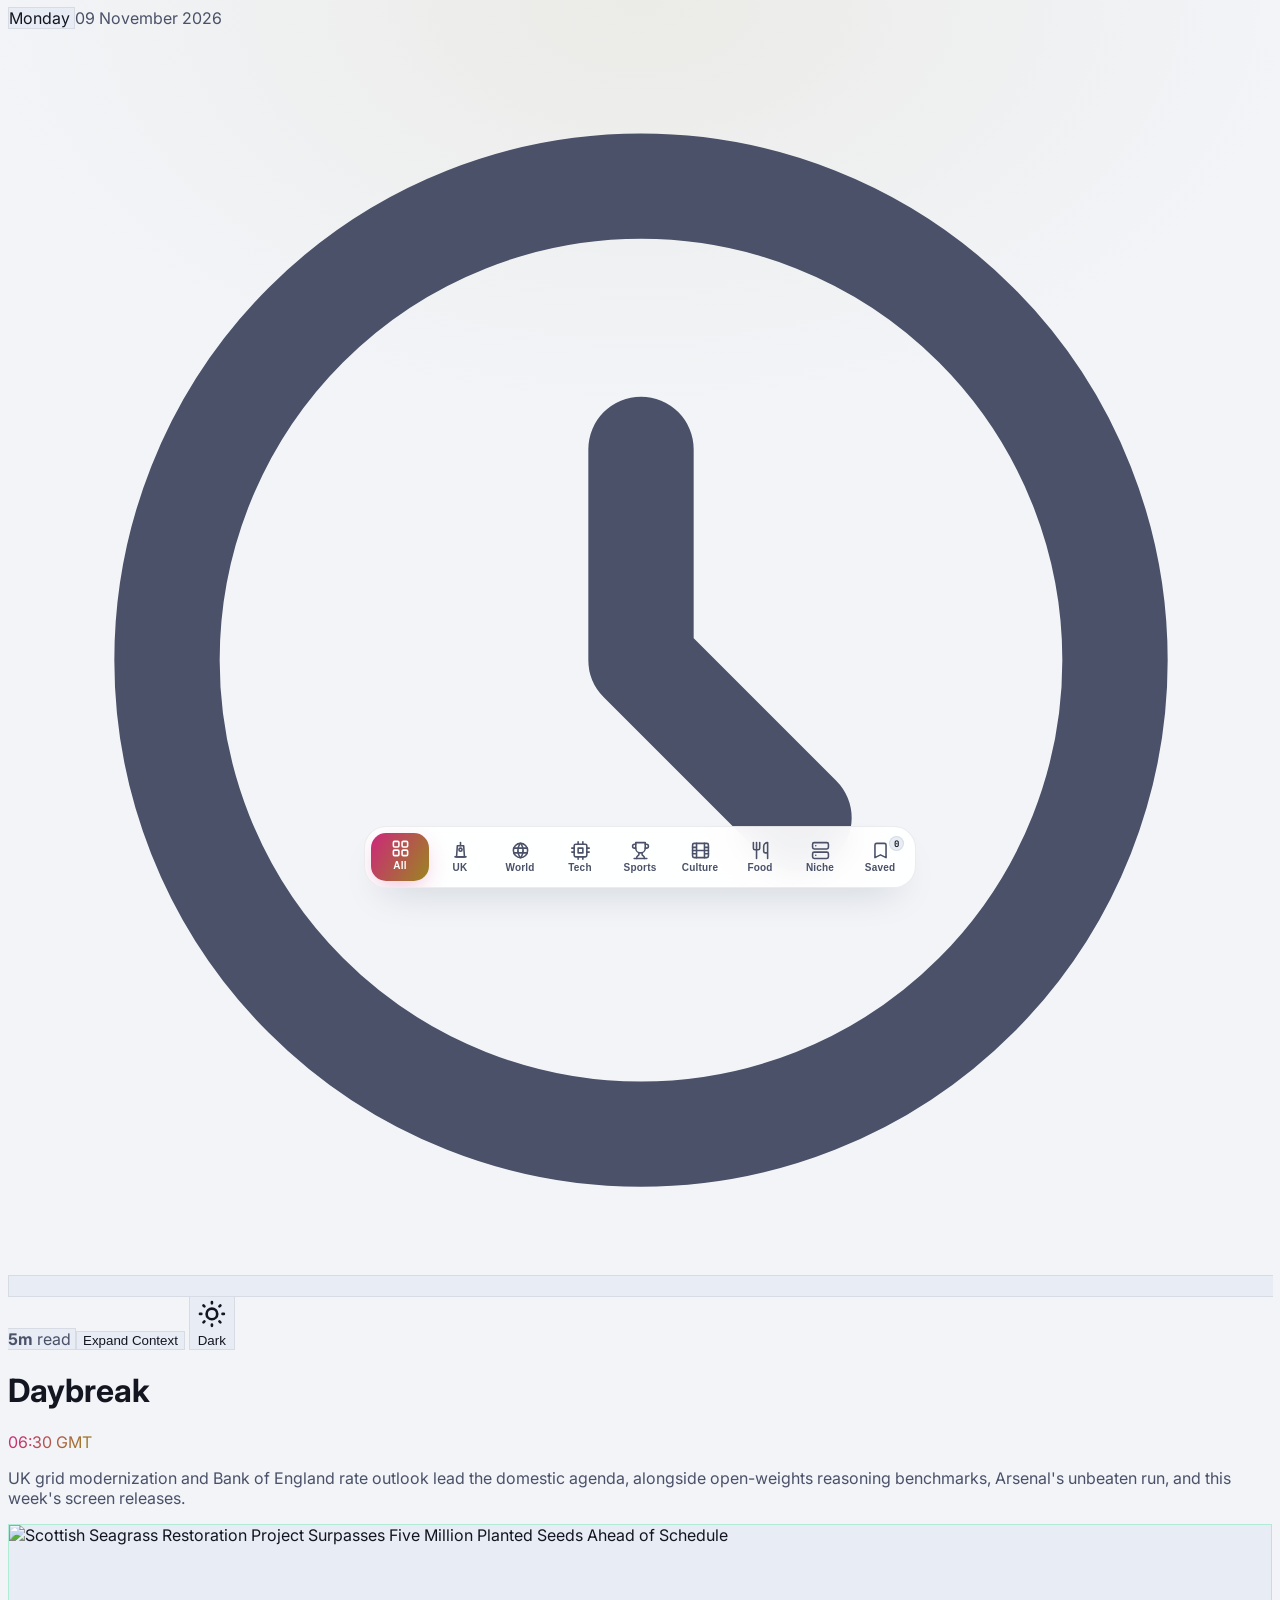
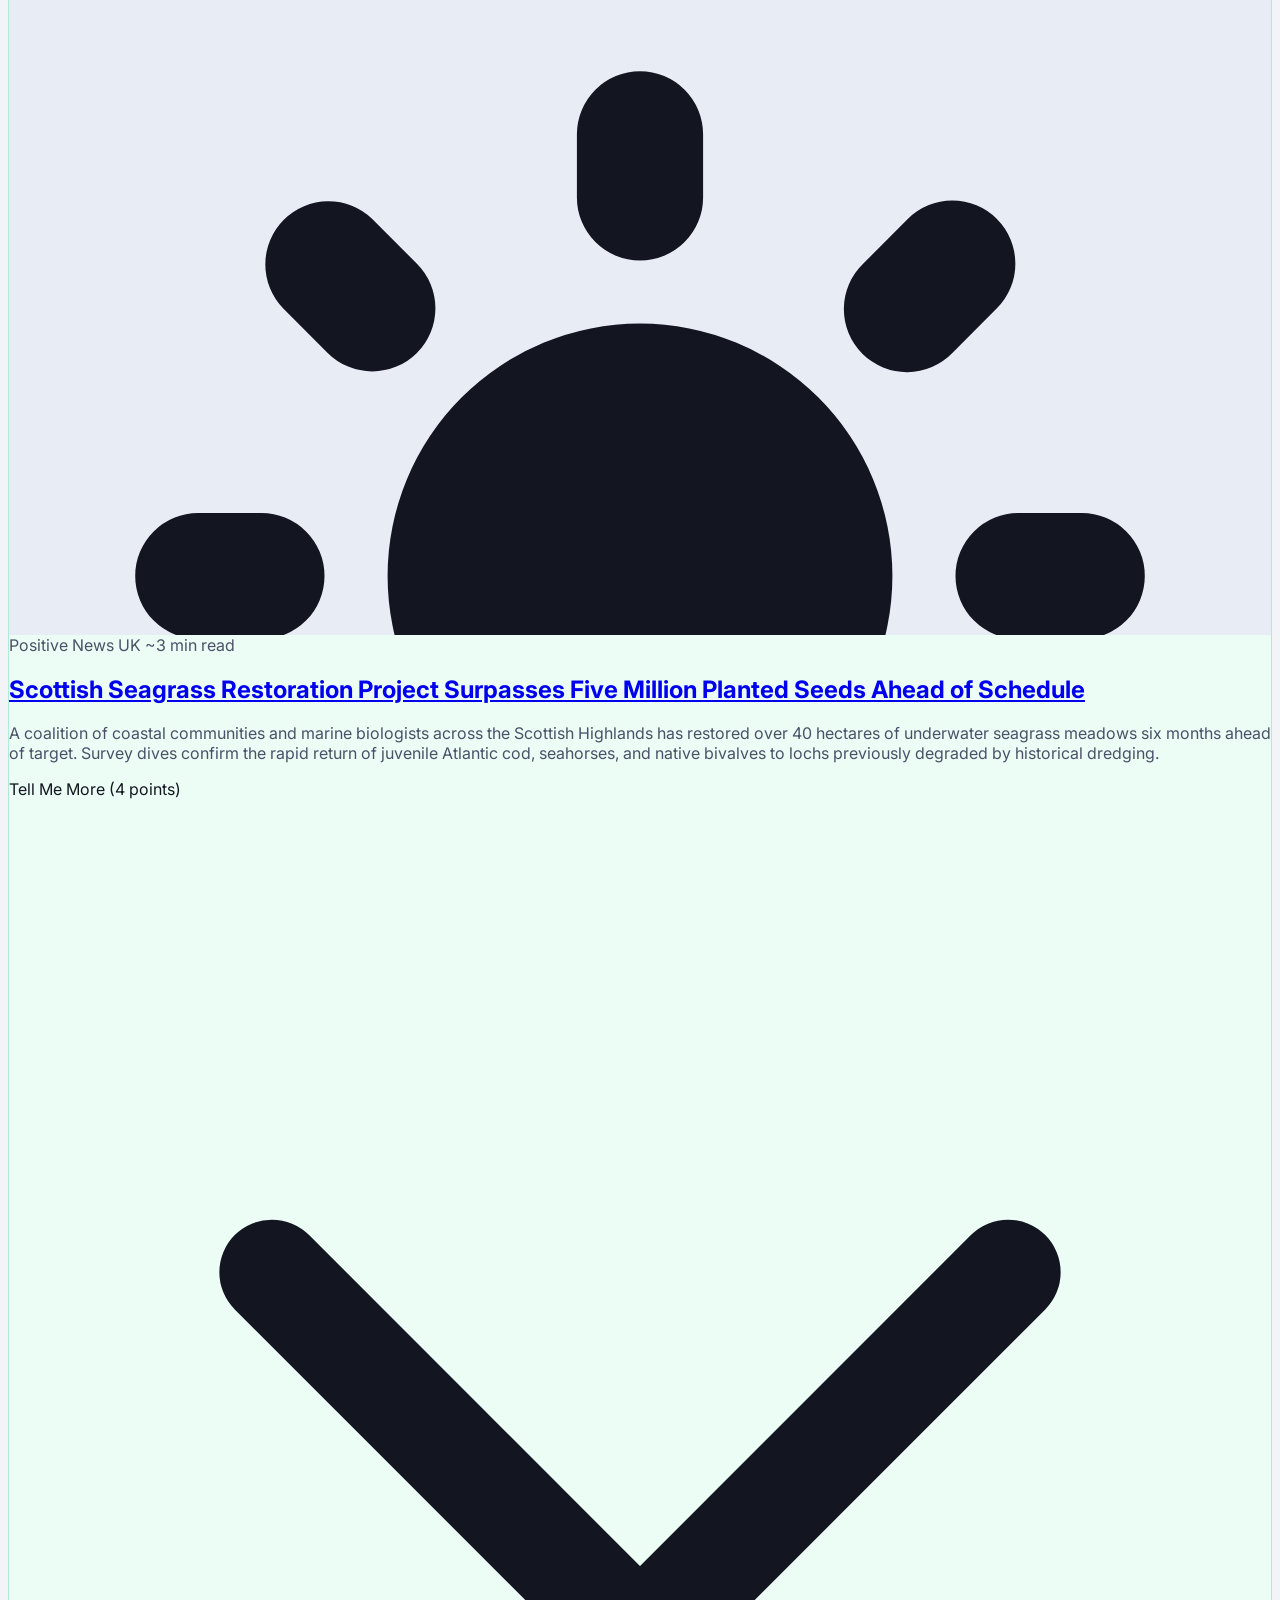
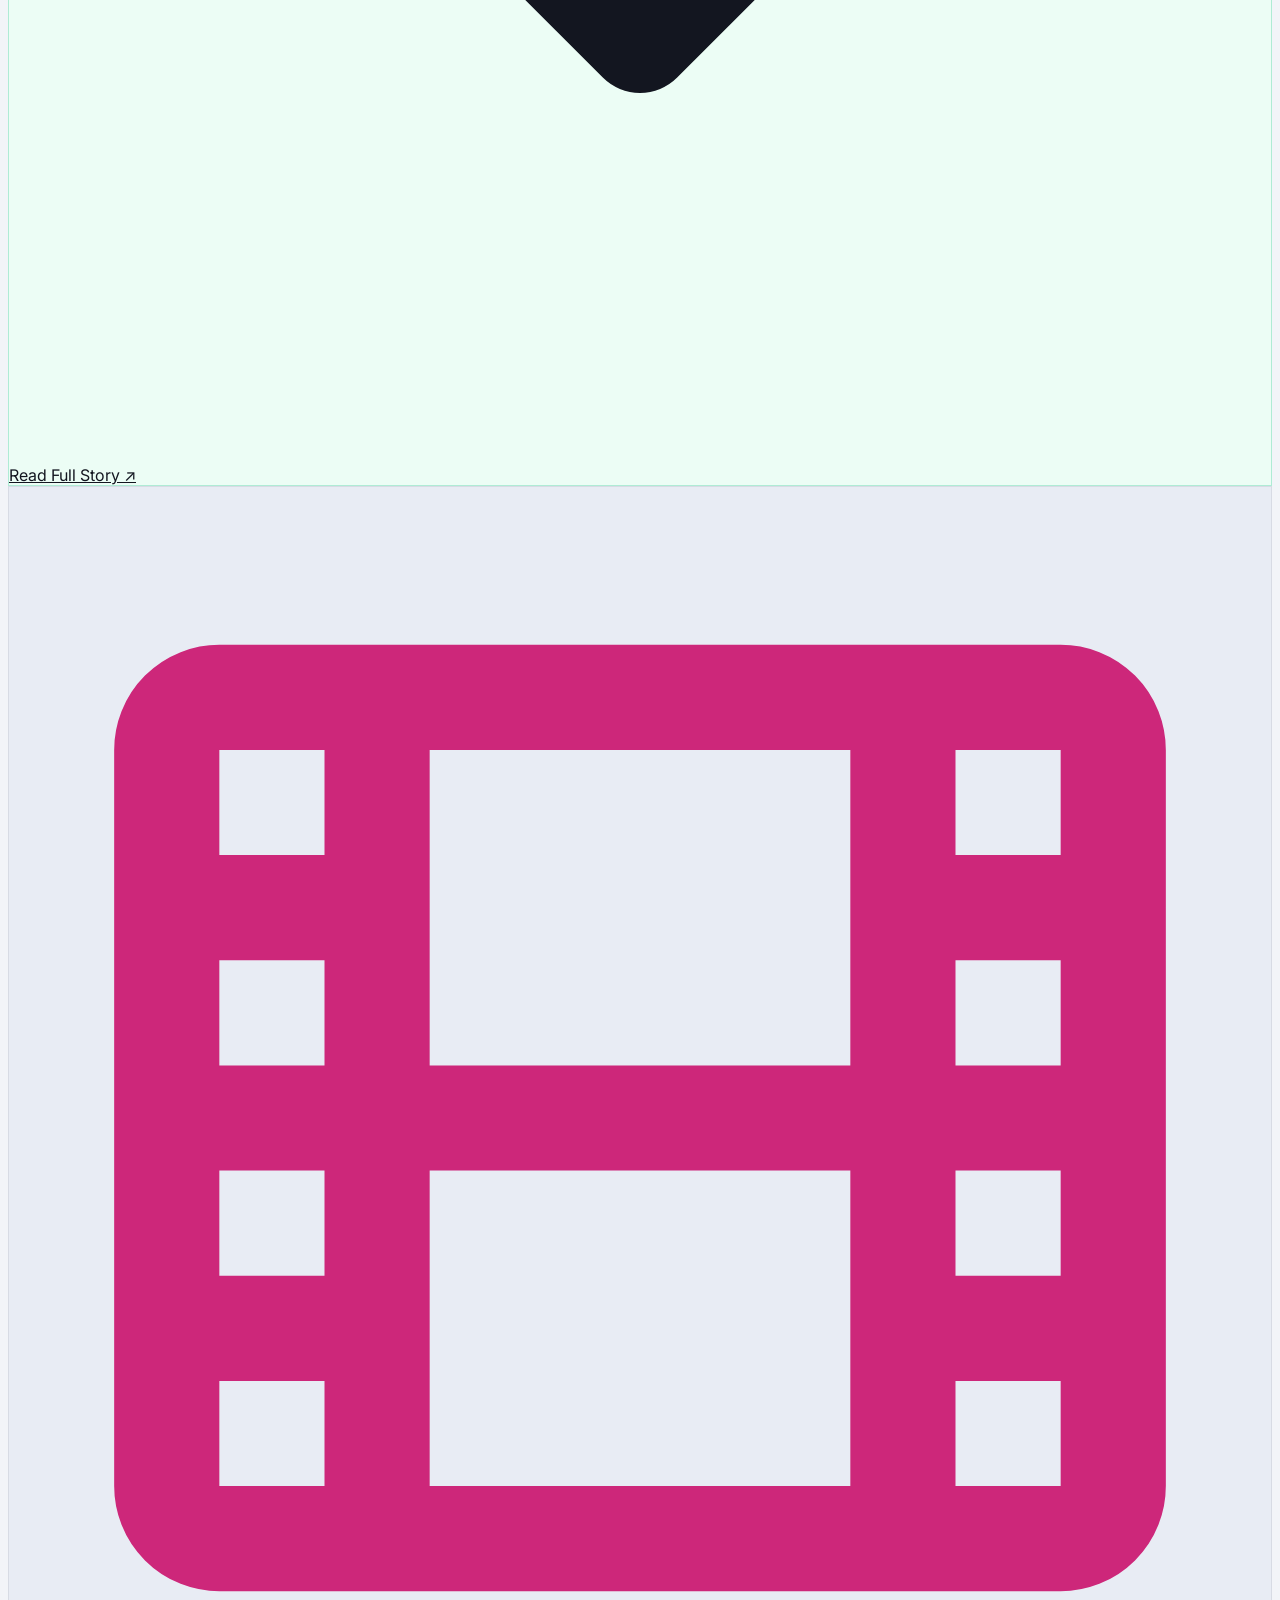
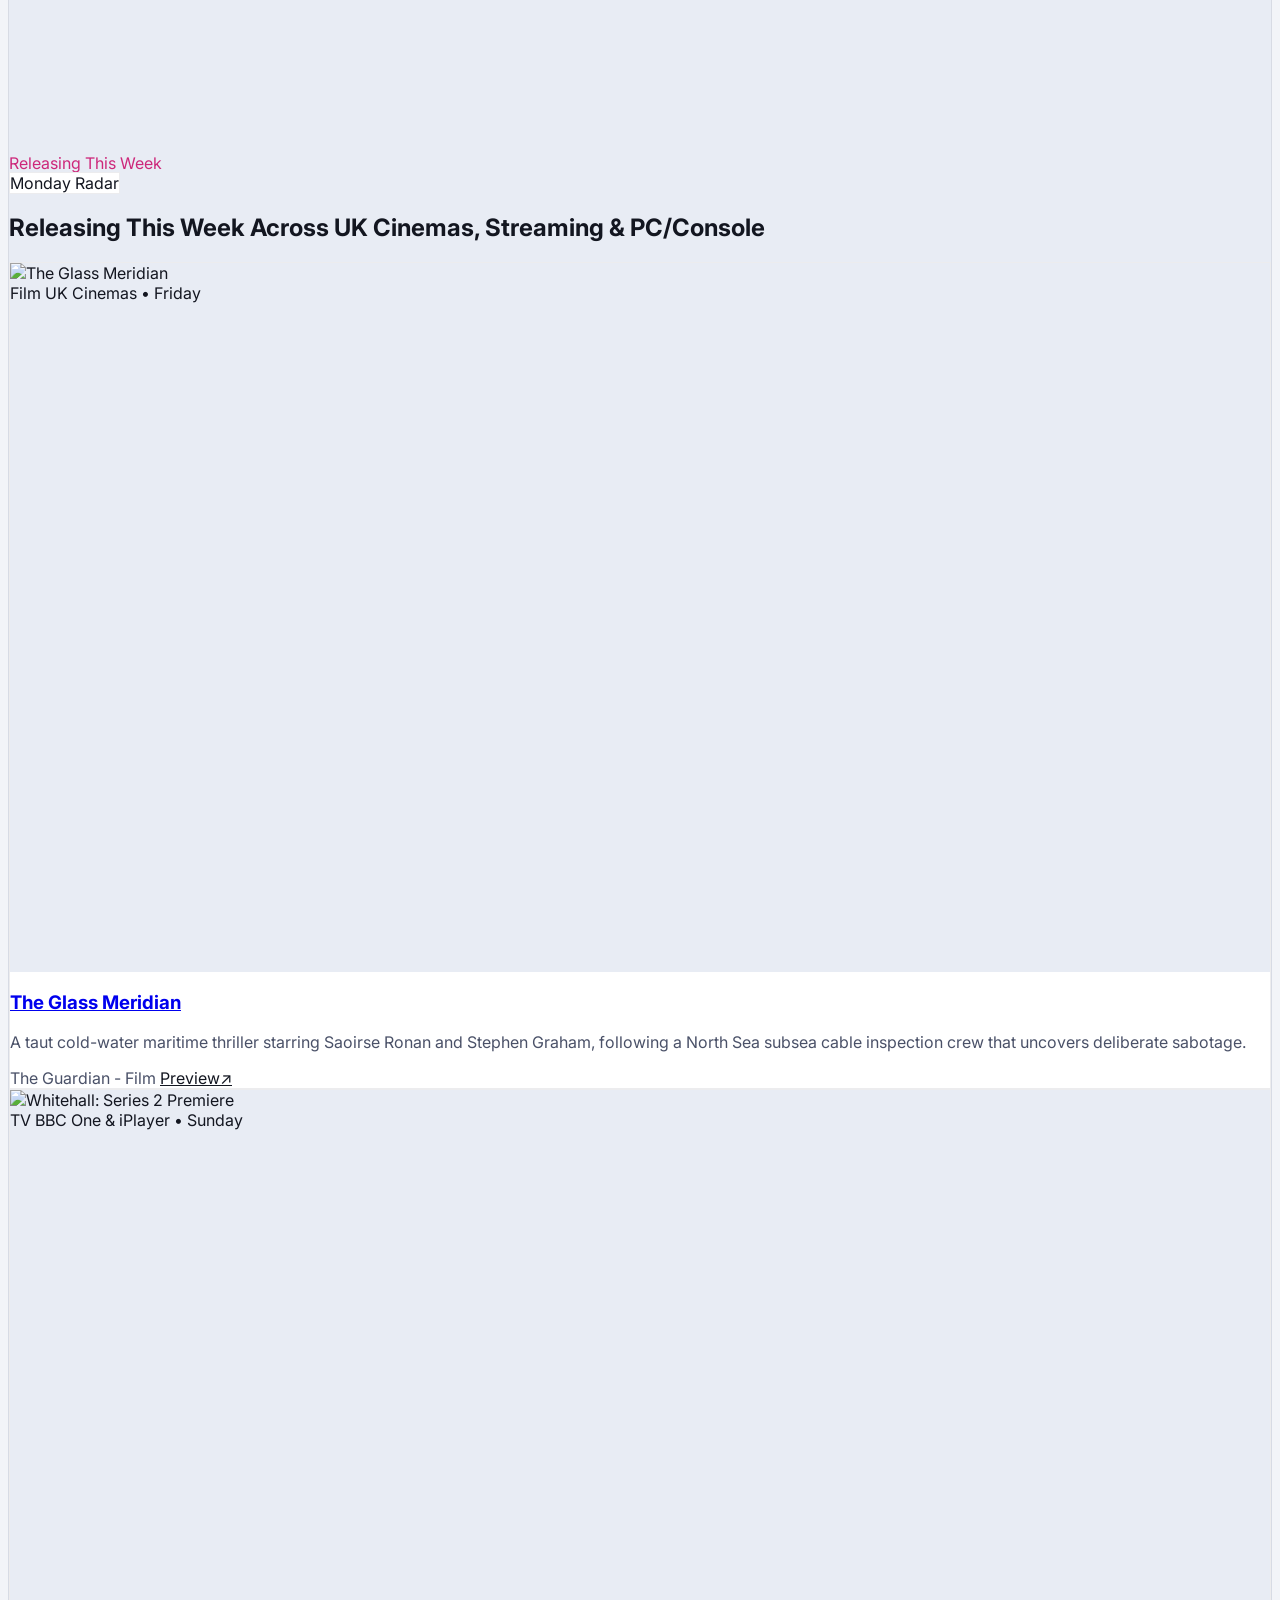
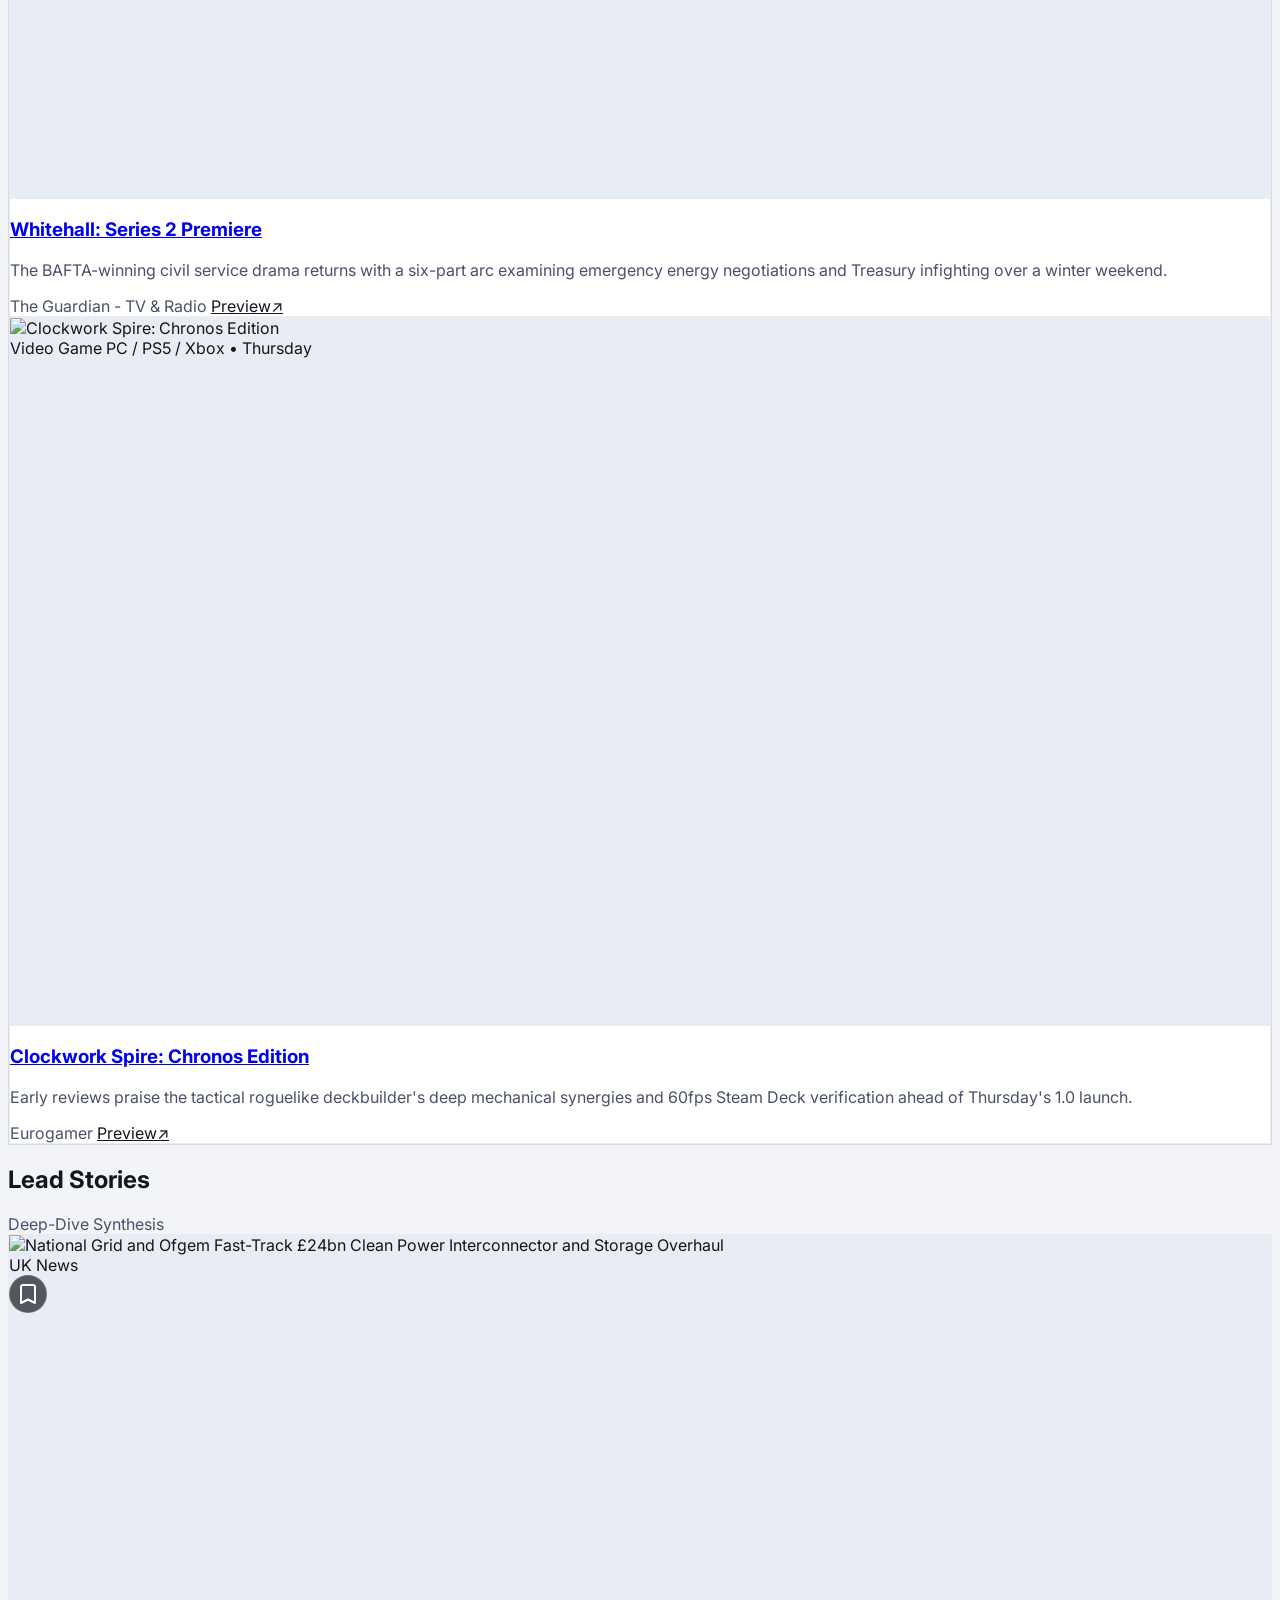
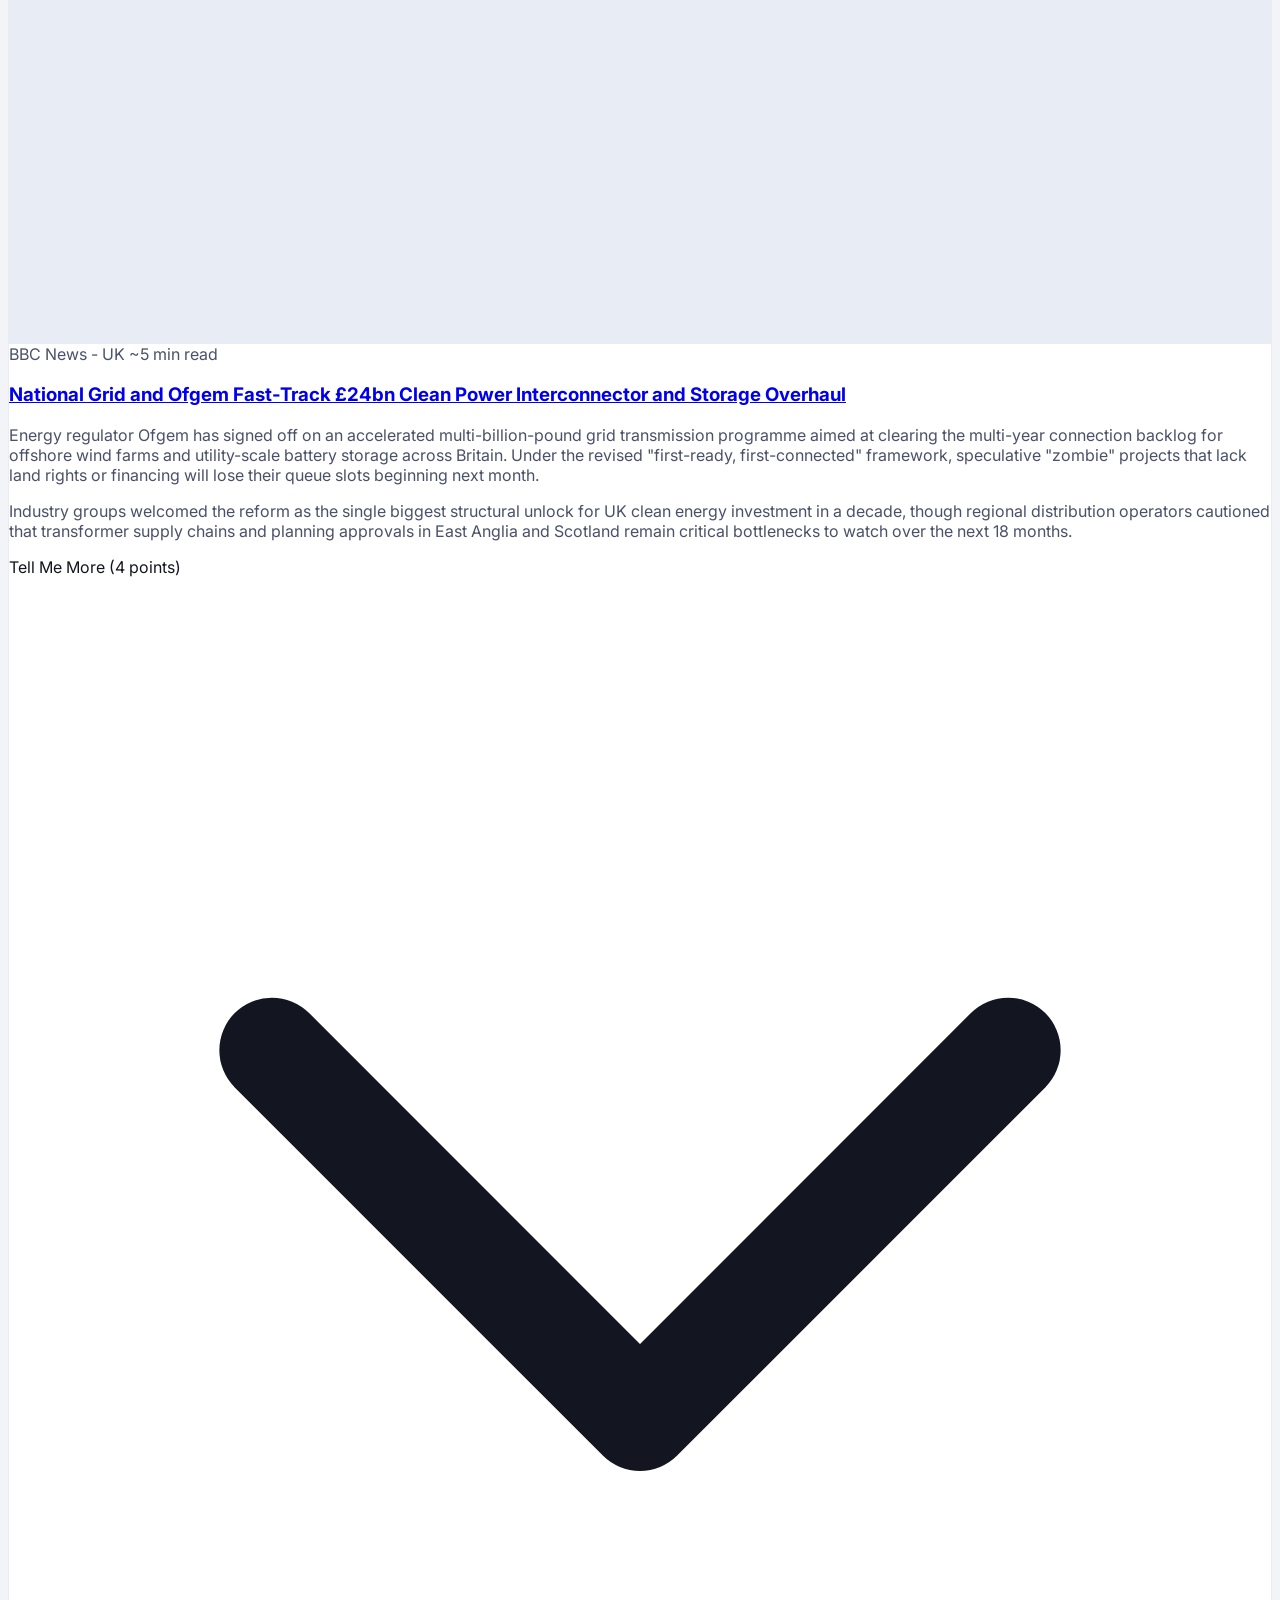
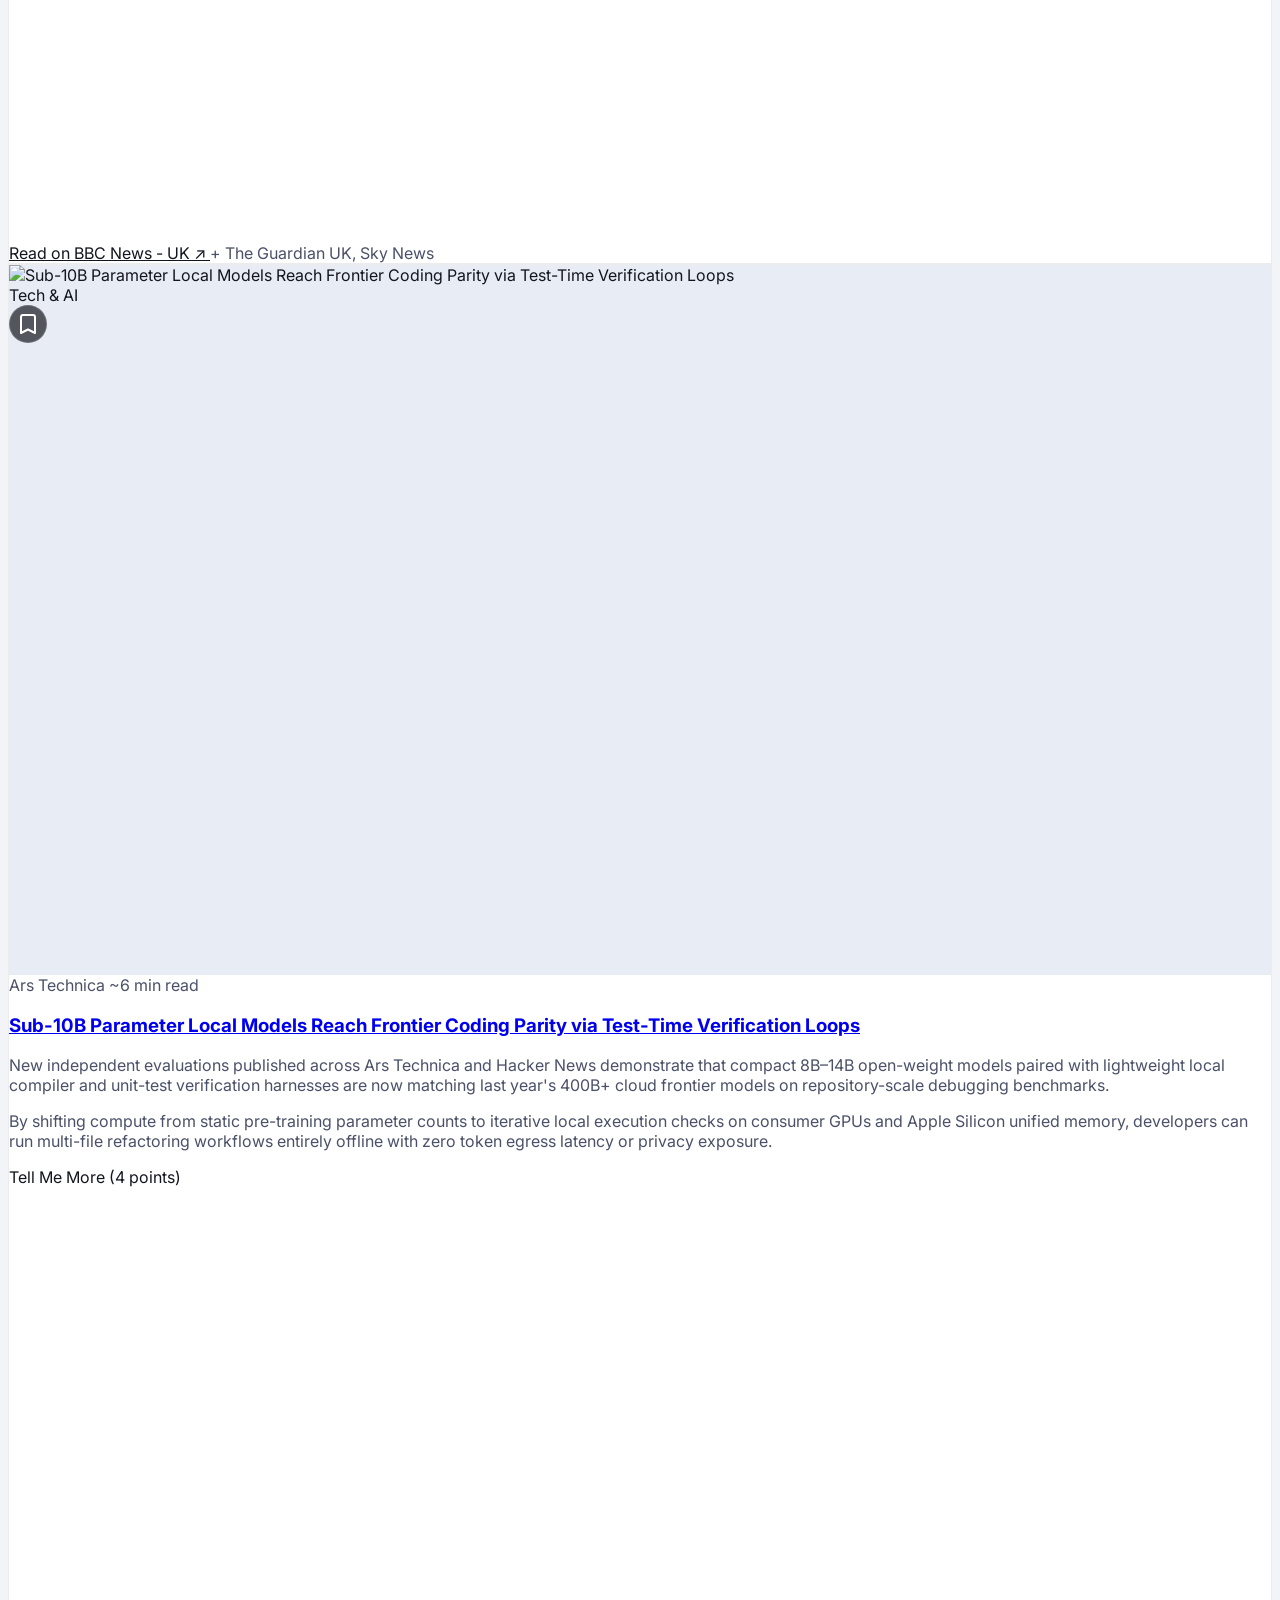
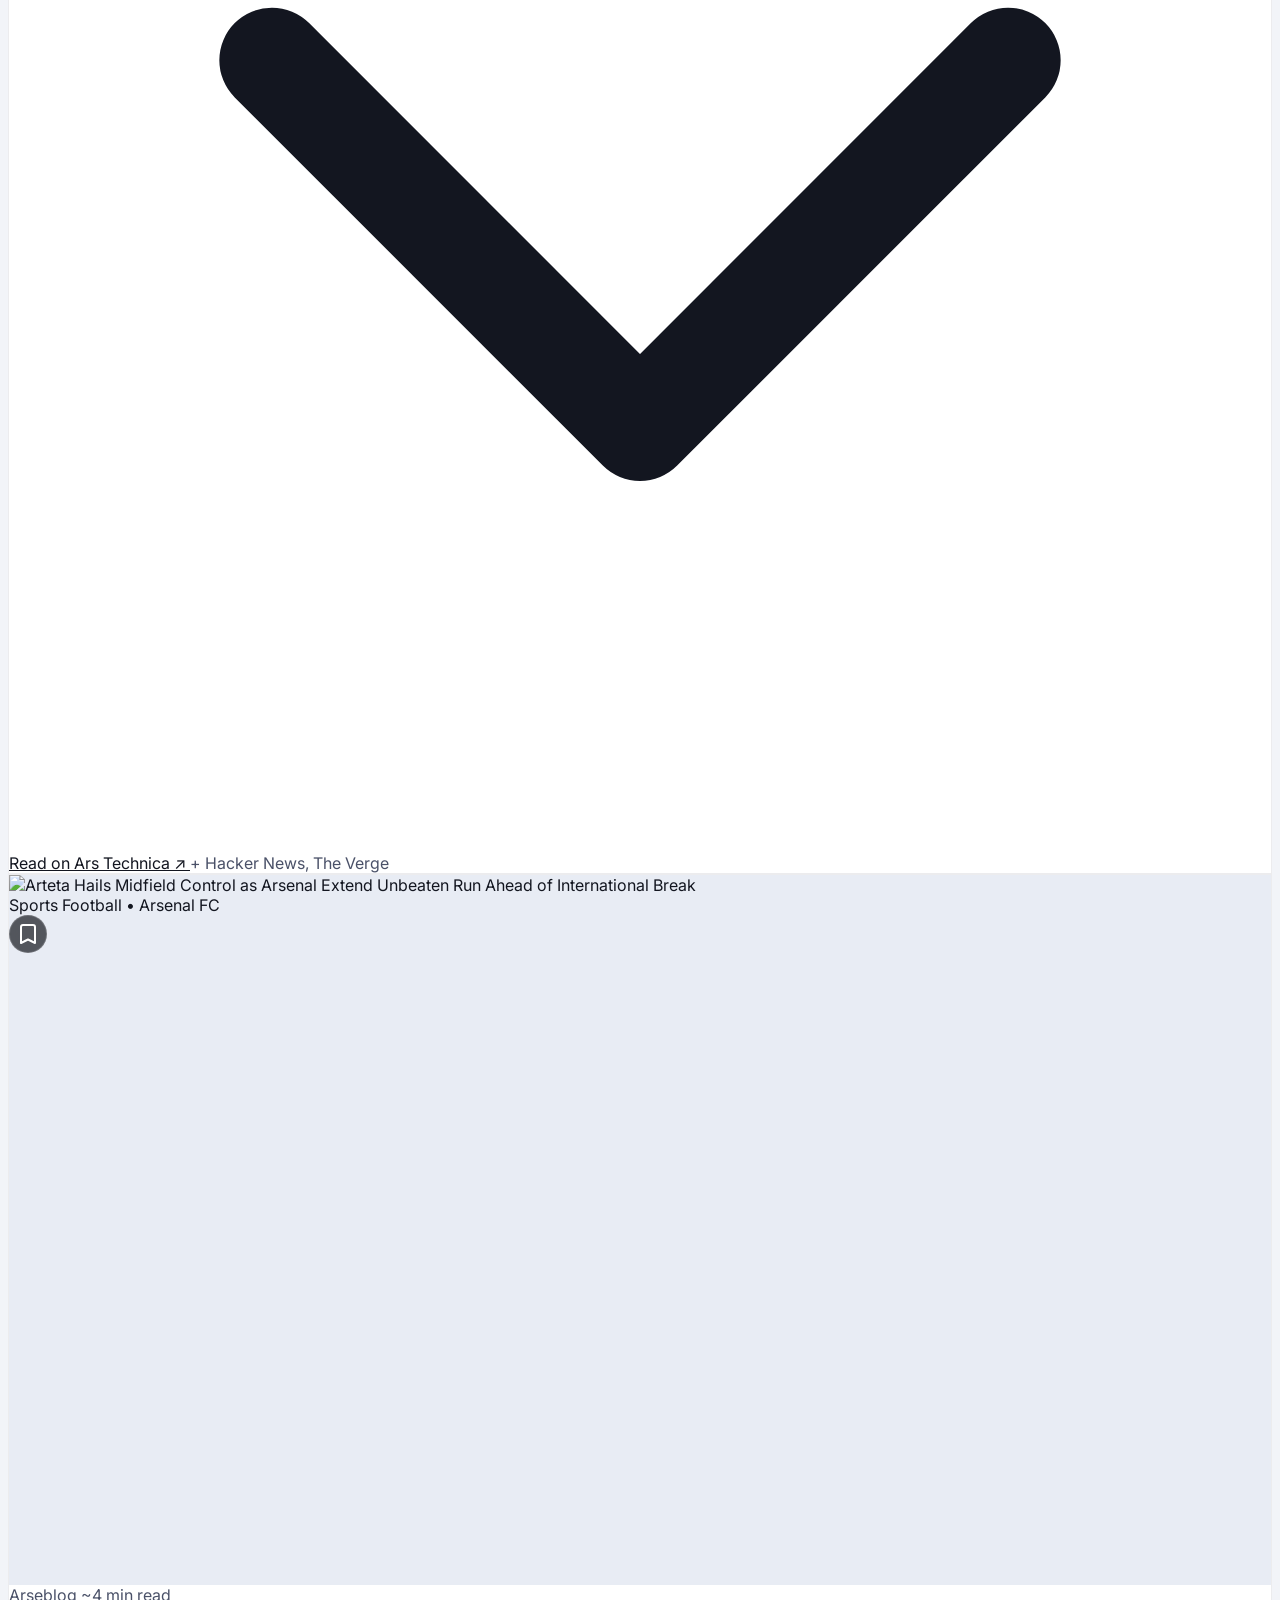
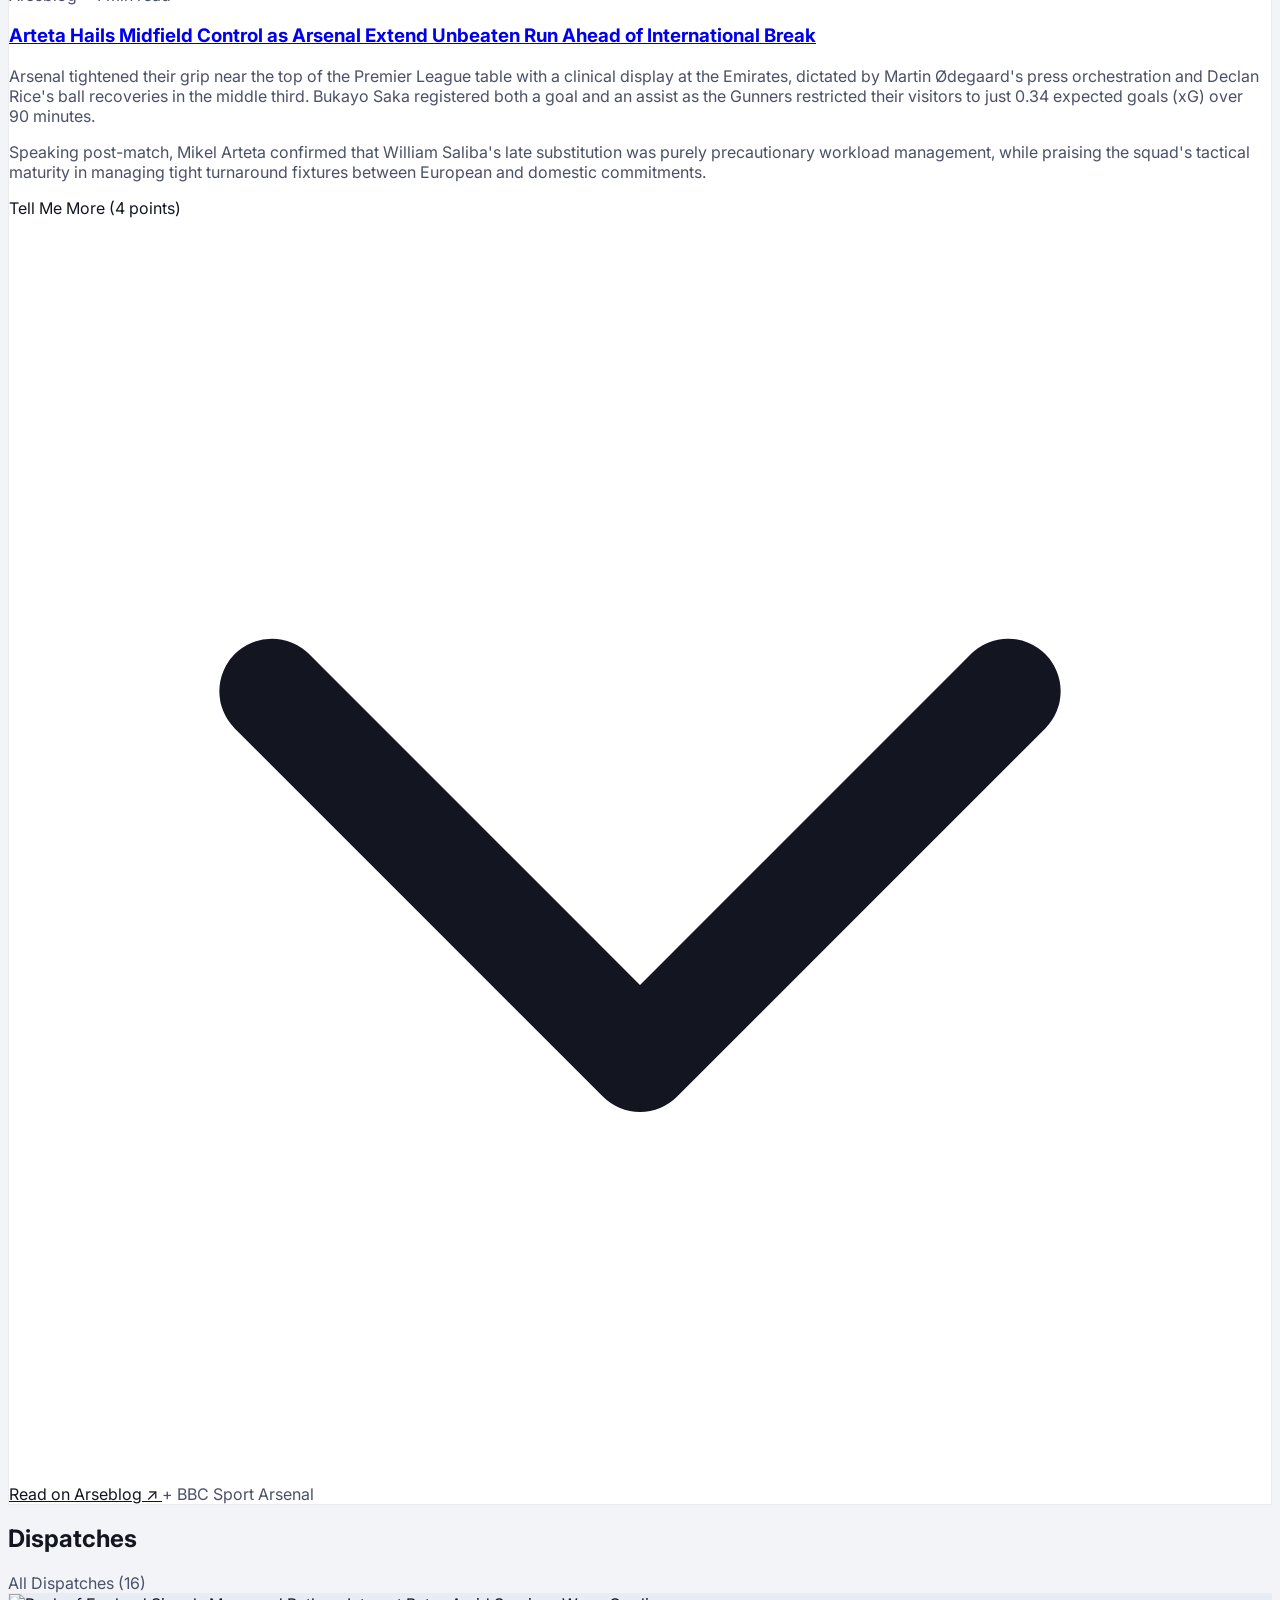
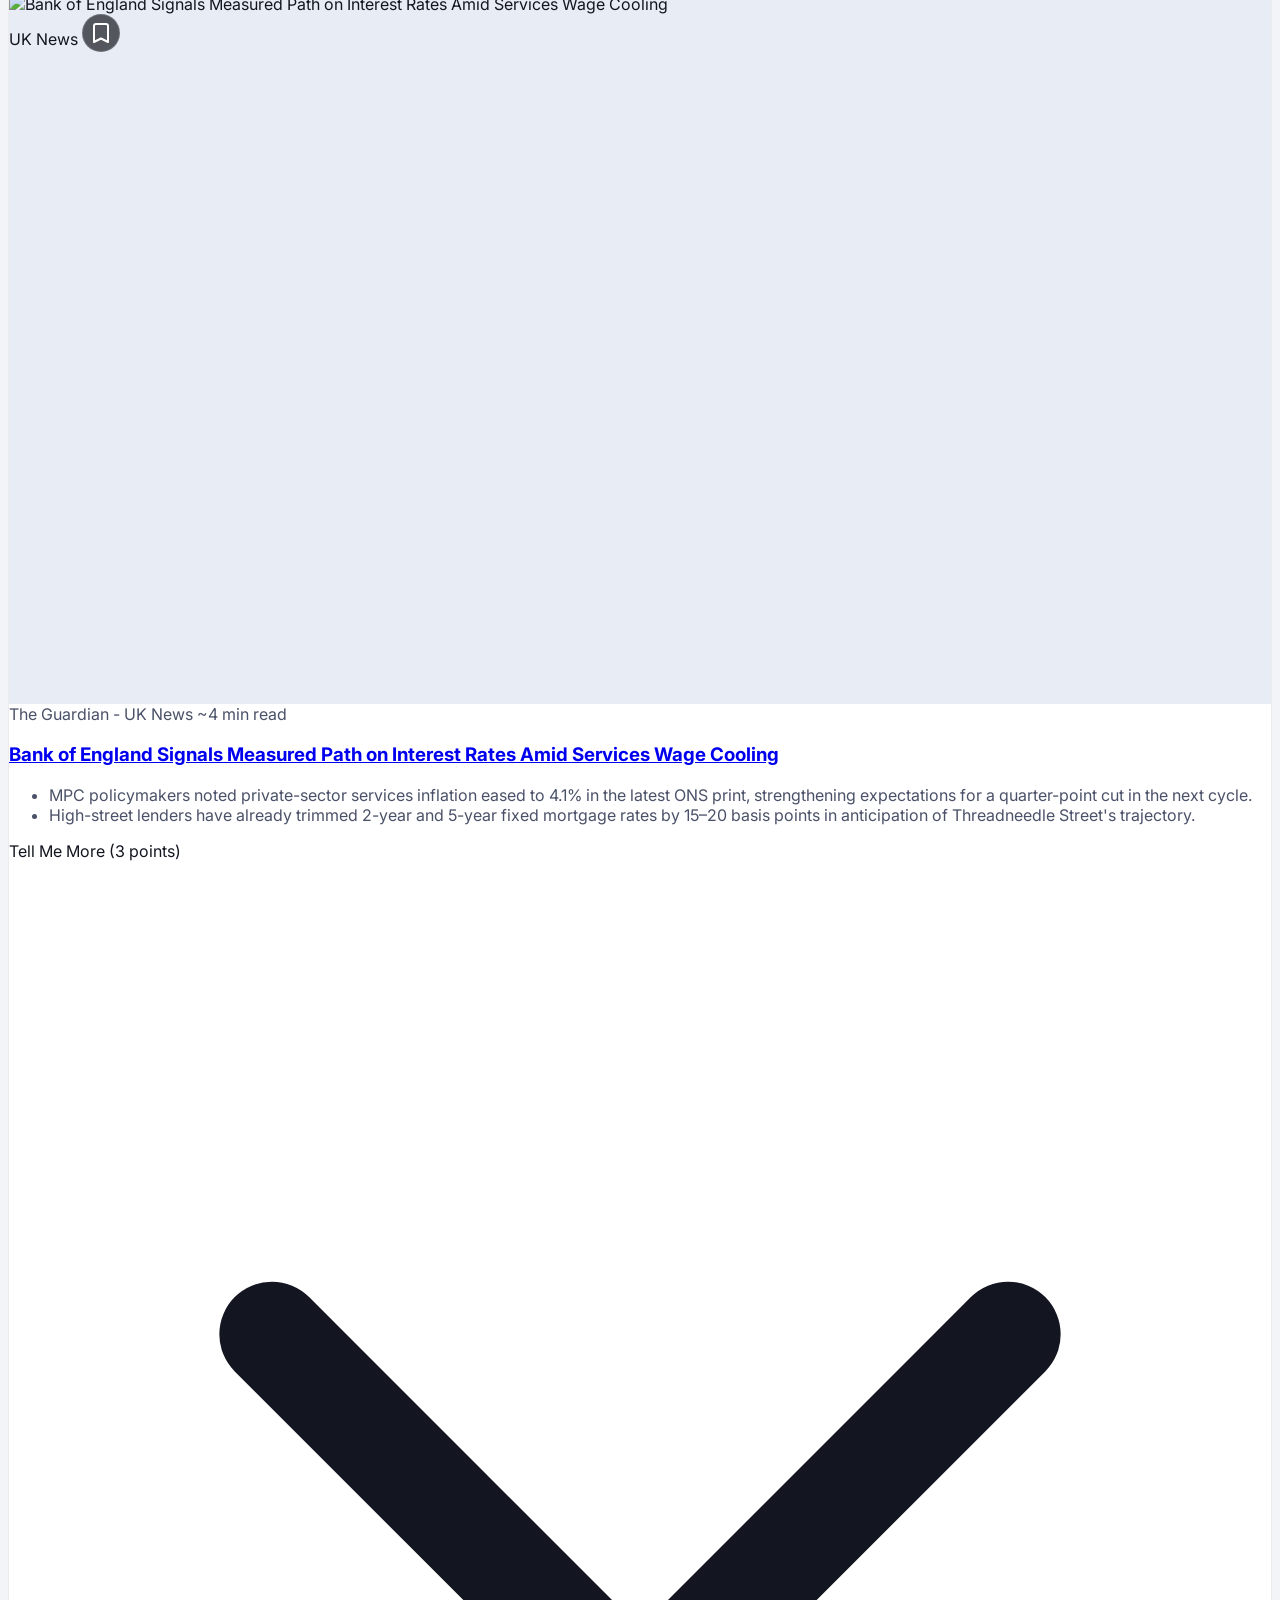
==== index.html @ 1ebcced4 "Initial commit: Daybreak daily AI news briefing" ====
<!DOCTYPE html>
<html lang="en-GB">
<head>
  <meta charset="UTF-8" />
  <meta name="viewport" content="width=device-width, initial-scale=1.0, viewport-fit=cover" />
  <!-- MANDATORY: Declare support for both light and dark themes -->
  <meta name="color-scheme" content="light dark" />
  <script>
    try {
      document.querySelector('meta[name="color-scheme"]').content =
        localStorage.getItem("color-scheme") ?? "light dark";
    } catch (e) {}
  </script>
  <title>Daybreak — Monday, 09 November 2026</title>

  <!-- Google Fonts: Newsreader (Editorial Serif), Inter (UI Sans), JetBrains Mono (Metadata) -->
  <link rel="preconnect" href="https://fonts.googleapis.com" />
  <link rel="preconnect" href="https://fonts.gstatic.com" crossorigin />
  <link
    href="https://fonts.googleapis.com/css2?family=Inter:wght@400;500;600;700&family=JetBrains+Mono:wght@400;500;600&family=Newsreader:ital,opsz,wght@0,6..72,500;0,6..72,600;0,6..72,700;1,6..72,400&display=swap"
    rel="stylesheet"
  />

  <!-- Tailwind CSS CDN -->
  <script src="https://cdn.tailwindcss.com"></script>
  <script>
    tailwind.config = {
      theme: {
        extend: {
          fontFamily: {
            serif: ['"Newsreader"', 'Georgia', 'serif'],
            sans: ['"Inter"', 'system-ui', 'sans-serif'],
            mono: ['"JetBrains Mono"', 'monospace'],
          },
        },
      },
    };
  </script>

  <!-- External Stylesheet -->
  <link rel="stylesheet" href="styles.css" />
</head>
<body class="min-h-screen antialiased selection:bg-pink-500/20">

  <!-- Compact Mobile-First Header -->
  <header class="border-b" style="border-color: var(--border-soft);">
    <div class="max-w-5xl mx-auto px-4 sm:px-6 pt-3 pb-2.5 flex items-center justify-between gap-2 text-[11px] sm:text-xs font-mono" style="color: var(--text-secondary);">
      <div class="flex items-center gap-2 flex-wrap">
        <span class="inline-flex items-center gap-1.5 font-semibold uppercase tracking-wider px-2.5 py-0.5 rounded-full elevated-surface" style="color: var(--text-primary);">
          <span class="w-1.5 h-1.5 rounded-full bg-emerald-500 animate-pulse"></span>
          Monday
        </span>
        <span>09 November 2026</span>
      </div>

      <div class="flex items-center gap-1.5 sm:gap-2">
        <!-- Total Reading Time Badge -->
        <span class="inline-flex items-center gap-1 px-2 py-1 rounded-md elevated-surface" title="Estimated time to read this briefing">
          <svg class="w-3.5 h-3.5 opacity-75" fill="none" stroke="currentColor" viewBox="0 0 24 24" aria-hidden="true">
            <path stroke-linecap="round" stroke-linejoin="round" stroke-width="2" d="M12 8v4l3 3m6-3a9 9 0 11-18 0 9 9 0 0118 0z" />
          </svg>
          <span><strong>5m</strong> read</span>
        </span>

        <!-- Expand / Collapse All Drawers -->
        <button
          id="toggle-all-drawers"
          type="button"
          class="px-2 py-1 rounded-md elevated-surface hover:opacity-80 transition font-sans font-medium text-[11px] sm:text-xs"
          style="color: var(--text-primary);"
        >
          Expand Context
        </button>

        <!-- Theme Toggle Button -->
        <button
          id="theme-toggle"
          type="button"
          class="inline-flex items-center gap-1 px-2 py-1 rounded-md elevated-surface hover:opacity-80 transition font-sans font-medium text-[11px] sm:text-xs"
          style="color: var(--text-primary);"
          aria-label="Toggle color theme"
          title="Switch between light and dark theme"
        >
          <svg class="w-3.5 h-3.5" fill="none" stroke="currentColor" viewBox="0 0 24 24" aria-hidden="true">
            <path stroke-linecap="round" stroke-linejoin="round" stroke-width="2" d="M12 3v1m0 16v1m9-9h-1M4 12H3m15.364 6.364l-.707-.707M6.343 6.343l-.707-.707m12.728 0l-.707.707M6.343 17.657l-.707.707M16 12a4 4 0 11-8 0 4 4 0 018 0z" />
          </svg>
          <span id="theme-toggle-label">Theme</span>
        </button>
      </div>
    </div>

    <!-- Masthead -->
    <div class="max-w-5xl mx-auto px-4 sm:px-6 py-4 sm:py-6">
      <div class="flex flex-col sm:flex-row sm:items-end justify-between gap-2 sm:gap-6">
        <div class="flex items-baseline gap-3">
          <h1 class="font-serif text-3xl sm:text-5xl font-bold tracking-tight">
            Daybreak
          </h1>
          <span class="text-xs font-mono uppercase tracking-widest brand-gradient-text font-semibold">
            06:30 GMT
          </span>
        </div>
        <p class="text-xs sm:text-sm max-w-xl leading-relaxed" style="color: var(--text-secondary);">
          UK grid modernization and Bank of England rate outlook lead the domestic agenda, alongside open-weights reasoning benchmarks, Arsenal's unbeaten run, and this week's screen releases.
        </p>
      </div>
    </div>
  </header>

  <!-- Main Content -->
  <main class="max-w-5xl mx-auto px-4 sm:px-6 py-5 sm:py-8 space-y-8">

    <!-- 1. THE DAILY UPLIFTER (Dedicated Top Highlight Card with LCP Image) -->
    <section id="section-uplifter" aria-labelledby="uplifter-heading">
      <article class="uplifter-card rounded-2xl overflow-hidden shadow-sm transition">
        <div class="grid grid-cols-1 md:grid-cols-12">
          <!-- Hero Image (LCP candidate: fetchpriority="high", no lazy loading) -->
          <div class="card-media-wrap md:col-span-5 md:aspect-auto md:h-full">
            <img
              src="https://images.unsplash.com/photo-1507525428034-b723cf961d3e?auto=format&fit=crop&w=900&q=80"
              alt="Scottish Seagrass Restoration Project Surpasses Five Million Planted Seeds Ahead of Schedule"
              fetchpriority="high"
              width="800"
              height="450"
            />
            <div class="absolute inset-x-0 top-0 p-3 flex items-center justify-between gap-2 bg-gradient-to-b from-black/60 via-black/20 to-transparent">
              <span class="inline-flex items-center gap-1.5 text-[11px] font-mono uppercase tracking-wider font-semibold px-2.5 py-1 rounded-full bg-emerald-950/80 text-emerald-300 backdrop-blur-md border border-emerald-400/30">
                <svg class="w-3.5 h-3.5" fill="currentColor" viewBox="0 0 20 20" aria-hidden="true">
                  <path fill-rule="evenodd" d="M10 2a1 1 0 011 1v1a1 1 0 11-2 0V3a1 1 0 011-1zm4 8a4 4 0 11-8 0 4 4 0 018 0zm-.464 4.95l.707.707a1 1 0 001.414-1.414l-.707-.707a1 1 0 00-1.414 1.414zm2.12-10.607a1 1 0 010 1.414l-.706.707a1 1 0 11-1.414-1.414l.707-.707a1 1 0 011.414 0zM17 11a1 1 0 100-2h-1a1 1 0 100 2h1zm-7 4a1 1 0 011 1v1a1 1 0 11-2 0v-1a1 1 0 011-1zM5.05 6.464A1 1 0 106.465 5.05l-.708-.707a1 1 0 00-1.414 1.414l.707.707zm1.414 8.486l-.707.707a1 1 0 01-1.414-1.414l.707-.707a1 1 0 011.414 1.414zM4 11a1 1 0 100-2H3a1 1 0 000 2h1z" clip-rule="evenodd" />
                </svg>
                <span id="uplifter-heading">The Daily Uplifter</span>
              </span>

              <button
                type="button"
                class="save-btn"
                data-url="https://www.positive.news/environment/scottish-seagrass-restoration"
                data-story='{"source_url":"https://www.positive.news/environment/scottish-seagrass-restoration","title":"Scottish Seagrass Restoration Project Surpasses Five Million Planted Seeds Ahead of Schedule","category":"positive_news","category_label":"The Daily Uplifter","subcategory":null,"image_url":"https://images.unsplash.com/photo-1507525428034-b723cf961d3e?auto=format&fit=crop&w=900&q=80","reading_time_minutes":3,"source_name":"Positive News UK","summary_list":["A coalition of coastal communities and marine biologists across the Scottish Highlands has restored over 40 hectares of underwater seagrass meadows six months ahead of target. Survey dives confirm the rapid return of juvenile Atlantic cod, seahorses, and native bivalves to lochs previously degraded by historical dredging."],"detailed_context":["Seagrass meadows sequester carbon in marine sediment up to 35 times faster per hectare than tropical rainforests while buffering coastal erosion.","More than 1,400 local schoolchildren and volunteer divers participated in weaving biodegradable hessian seed bags over the autumn planting window.","Acoustic monitoring arrays recorded a 68% increase in marine biodiversity richness within 14 months of the initial test plots.","The blueprint is now being adopted by partner community trusts in North Wales, Cornwall, and Essex for 2027 deployment."],"is_narrative":true}'
                aria-pressed="false"
                aria-label="Save article for later"
                title="Save for later"
              >
                <svg class="w-4 h-4" viewBox="0 0 24 24" fill="none" stroke="currentColor" stroke-width="2">
                  <path stroke-linecap="round" stroke-linejoin="round" d="M5 5a2 2 0 012-2h10a2 2 0 012 2v16l-7-3.5L5 21V5z" />
                </svg>
              </button>
            </div>
          </div>

          <!-- Uplifter Copy -->
          <div class="p-4 sm:p-6 md:col-span-7 flex flex-col justify-between">
            <div>
              <div class="flex items-center justify-between gap-2 text-xs font-mono mb-2" style="color: var(--text-secondary);">
                <span>Positive News UK</span>
                <span>~3 min read</span>
              </div>

              <h2 class="font-serif text-xl sm:text-2xl font-bold leading-snug mb-2.5">
                <a
                  href="https://www.positive.news/environment/scottish-seagrass-restoration"
                  target="_blank"
                  rel="noopener noreferrer"
                  class="hover:underline"
                >
                  Scottish Seagrass Restoration Project Surpasses Five Million Planted Seeds Ahead of Schedule
                </a>
              </h2>

              <p class="text-sm sm:text-base leading-relaxed mb-4" style="color: var(--text-secondary);">
                A coalition of coastal communities and marine biologists across the Scottish Highlands has restored over 40 hectares of underwater seagrass meadows six months ahead of target. Survey dives confirm the rapid return of juvenile Atlantic cod, seahorses, and native bivalves to lochs previously degraded by historical dredging.
              </p>
            </div>

            <div class="pt-3 border-t border-emerald-500/20 flex flex-col gap-2.5">
              <details class="tell-me-more">
                <summary class="inline-flex items-center gap-1.5 text-xs font-mono font-semibold uppercase tracking-wider text-emerald-700 dark:text-emerald-300 hover:opacity-80">
                  <span>Tell Me More (4 points)</span>
                  <svg class="drawer-chevron w-4 h-4" fill="none" stroke="currentColor" viewBox="0 0 24 24" aria-hidden="true">
                    <path stroke-linecap="round" stroke-linejoin="round" stroke-width="2" d="M19 9l-7 7-7-7" />
                  </svg>
                </summary>
                <div class="drawer-body mt-2.5">
                  <ul class="space-y-2 text-xs sm:text-sm pl-4 list-disc marker:text-emerald-500" style="color: var(--text-secondary);">
                    <li>Seagrass meadows sequester carbon in marine sediment up to 35 times faster per hectare than tropical rainforests while buffering coastal erosion.</li>
                    <li>More than 1,400 local schoolchildren and volunteer divers participated in weaving biodegradable hessian seed bags over the autumn planting window.</li>
                    <li>Acoustic monitoring arrays recorded a 68% increase in marine biodiversity richness within 14 months of the initial test plots.</li>
                    <li>The blueprint is now being adopted by partner community trusts in North Wales, Cornwall, and Essex for 2027 deployment.</li>
                  </ul>
                </div>
              </details>

              <div class="flex justify-end text-xs font-mono">
                <a
                  href="https://www.positive.news/environment/scottish-seagrass-restoration"
                  target="_blank"
                  rel="noopener noreferrer"
                  class="inline-flex items-center gap-1 font-semibold underline decoration-emerald-500/50 hover:decoration-emerald-500"
                  style="color: var(--text-primary);"
                >
                  <span>Read Full Story</span>
                  <span aria-hidden="true">↗</span>
                </a>
              </div>
            </div>
          </div>
        </div>
      </article>
    </section>

    <!-- 2. MONDAY SPECIAL PANEL: "Releasing This Week" -->
    <section
      id="section-monday-releases"
      data-category-section="entertainment"
      aria-labelledby="monday-releases-heading"
      class="rounded-2xl p-4 sm:p-6 elevated-surface"
    >
      <div class="flex flex-wrap items-center justify-between gap-2 mb-3">
        <div class="inline-flex items-center gap-2 text-xs font-mono uppercase tracking-wider font-semibold" style="color: var(--accent-iris);">
          <svg class="w-4 h-4" fill="none" stroke="currentColor" viewBox="0 0 24 24" aria-hidden="true">
            <path stroke-linecap="round" stroke-linejoin="round" stroke-width="2" d="M7 4v16M17 4v16M3 8h4m10 0h4M3 12h18M3 16h4m10 0h4M4 20h16a1 1 0 001-1V5a1 1 0 00-1-1H4a1 1 0 00-1 1v14a1 1 0 001 1z" />
          </svg>
          <span>Releasing This Week</span>
        </div>
        <span class="text-[11px] font-mono px-2.5 py-0.5 rounded-full surface-card">
          Monday Radar
        </span>
      </div>

      <h2 id="monday-releases-heading" class="font-serif text-xl sm:text-2xl font-bold mb-4">
        Releasing This Week Across UK Cinemas, Streaming &amp; PC/Console
      </h2>

      <div class="grid grid-cols-1 sm:grid-cols-2 lg:grid-cols-3 gap-4">
        <article class="surface-card rounded-xl overflow-hidden flex flex-col justify-between">
          <div>
            <div class="card-media-wrap">
              <img
                src="https://images.unsplash.com/photo-1518709268805-4e9042af9f23?auto=format&fit=crop&w=700&q=80"
                alt="The Glass Meridian"
                loading="lazy"
                width="600"
                height="338"
              />
              <div class="absolute inset-x-0 top-0 p-2.5 flex items-center justify-between gap-2 bg-gradient-to-b from-black/60 to-transparent">
                <span class="text-[10px] font-mono font-semibold uppercase px-2 py-0.5 rounded-full bg-black/70 text-white backdrop-blur-md">
                  Film
                </span>
                <span class="text-[10px] font-mono px-2 py-0.5 rounded-full bg-black/60 text-white/90 backdrop-blur-md">
                  UK Cinemas • Friday
                </span>
              </div>
            </div>
            <div class="p-4">
              <h3 class="font-serif font-bold text-base sm:text-lg mb-1.5">
                <a href="https://www.theguardian.com/film" target="_blank" rel="noopener noreferrer" class="hover:underline">
                  The Glass Meridian
                </a>
              </h3>
              <p class="text-xs sm:text-sm leading-relaxed" style="color: var(--text-secondary);">
                A taut cold-water maritime thriller starring Saoirse Ronan and Stephen Graham, following a North Sea subsea cable inspection crew that uncovers deliberate sabotage.
              </p>
            </div>
          </div>
          <div class="px-4 py-2.5 border-t flex items-center justify-between text-xs font-mono" style="border-color: var(--border-soft); color: var(--text-secondary);">
            <span>The Guardian - Film</span>
            <a href="https://www.theguardian.com/film" target="_blank" rel="noopener noreferrer" class="inline-flex items-center gap-1 font-semibold hover:underline" style="color: var(--text-primary);">
              <span>Preview</span><span aria-hidden="true">↗</span>
            </a>
          </div>
        </article>

        <article class="surface-card rounded-xl overflow-hidden flex flex-col justify-between">
          <div>
            <div class="card-media-wrap">
              <img
                src="https://images.unsplash.com/photo-1529655683826-aba9b3e77383?auto=format&fit=crop&w=700&q=80"
                alt="Whitehall: Series 2 Premiere"
                loading="lazy"
                width="600"
                height="338"
              />
              <div class="absolute inset-x-0 top-0 p-2.5 flex items-center justify-between gap-2 bg-gradient-to-b from-black/60 to-transparent">
                <span class="text-[10px] font-mono font-semibold uppercase px-2 py-0.5 rounded-full bg-black/70 text-white backdrop-blur-md">
                  TV
                </span>
                <span class="text-[10px] font-mono px-2 py-0.5 rounded-full bg-black/60 text-white/90 backdrop-blur-md">
                  BBC One &amp; iPlayer • Sunday
                </span>
              </div>
            </div>
            <div class="p-4">
              <h3 class="font-serif font-bold text-base sm:text-lg mb-1.5">
                <a href="https://www.theguardian.com/tv-and-radio" target="_blank" rel="noopener noreferrer" class="hover:underline">
                  Whitehall: Series 2 Premiere
                </a>
              </h3>
              <p class="text-xs sm:text-sm leading-relaxed" style="color: var(--text-secondary);">
                The BAFTA-winning civil service drama returns with a six-part arc examining emergency energy negotiations and Treasury infighting over a winter weekend.
              </p>
            </div>
          </div>
          <div class="px-4 py-2.5 border-t flex items-center justify-between text-xs font-mono" style="border-color: var(--border-soft); color: var(--text-secondary);">
            <span>The Guardian - TV &amp; Radio</span>
            <a href="https://www.theguardian.com/tv-and-radio" target="_blank" rel="noopener noreferrer" class="inline-flex items-center gap-1 font-semibold hover:underline" style="color: var(--text-primary);">
              <span>Preview</span><span aria-hidden="true">↗</span>
            </a>
          </div>
        </article>

        <article class="surface-card rounded-xl overflow-hidden flex flex-col justify-between">
          <div>
            <div class="card-media-wrap">
              <img
                src="https://images.unsplash.com/photo-1542751371-adc38448a05e?auto=format&fit=crop&w=700&q=80"
                alt="Clockwork Spire: Chronos Edition"
                loading="lazy"
                width="600"
                height="338"
              />
              <div class="absolute inset-x-0 top-0 p-2.5 flex items-center justify-between gap-2 bg-gradient-to-b from-black/60 to-transparent">
                <span class="text-[10px] font-mono font-semibold uppercase px-2 py-0.5 rounded-full bg-black/70 text-white backdrop-blur-md">
                  Video Game
                </span>
                <span class="text-[10px] font-mono px-2 py-0.5 rounded-full bg-black/60 text-white/90 backdrop-blur-md">
                  PC / PS5 / Xbox • Thursday
                </span>
              </div>
            </div>
            <div class="p-4">
              <h3 class="font-serif font-bold text-base sm:text-lg mb-1.5">
                <a href="https://www.eurogamer.net/" target="_blank" rel="noopener noreferrer" class="hover:underline">
                  Clockwork Spire: Chronos Edition
                </a>
              </h3>
              <p class="text-xs sm:text-sm leading-relaxed" style="color: var(--text-secondary);">
                Early reviews praise the tactical roguelike deckbuilder's deep mechanical synergies and 60fps Steam Deck verification ahead of Thursday's 1.0 launch.
              </p>
            </div>
          </div>
          <div class="px-4 py-2.5 border-t flex items-center justify-between text-xs font-mono" style="border-color: var(--border-soft); color: var(--text-secondary);">
            <span>Eurogamer</span>
            <a href="https://www.eurogamer.net/" target="_blank" rel="noopener noreferrer" class="inline-flex items-center gap-1 font-semibold hover:underline" style="color: var(--text-primary);">
              <span>Preview</span><span aria-hidden="true">↗</span>
            </a>
          </div>
        </article>
      </div>
    </section>

    <!-- 3. TOP STORIES (1-2 Paragraph Narrative Summaries with Article Cover Image) -->
    <section id="section-top-stories" aria-labelledby="top-stories-heading" class="space-y-4">
      <div class="flex items-center justify-between border-b pb-2" style="border-color: var(--border-soft);">
        <h2 id="top-stories-heading" class="font-serif text-xl sm:text-2xl font-bold tracking-tight">
          Lead Stories
        </h2>
        <span class="text-[11px] font-mono uppercase tracking-wider" style="color: var(--text-secondary);">
          Deep-Dive Synthesis
        </span>
      </div>

      <div class="grid grid-cols-1 lg:grid-cols-3 gap-5">
        <!-- Lead Story 1: UK News -->
        <article class="story-card surface-card rounded-2xl overflow-hidden flex flex-col justify-between shadow-sm hover:shadow-md transition" data-category="uk_news">
          <div>
            <div class="card-media-wrap">
              <img
                src="https://images.unsplash.com/photo-1466611653911-95081537e5b7?auto=format&fit=crop&w=800&q=80"
                alt="National Grid and Ofgem Fast-Track £24bn Clean Power Interconnector and Storage Overhaul"
                loading="lazy"
                width="800"
                height="450"
              />
              <div class="absolute inset-x-0 top-0 p-3 flex items-center justify-between gap-2 bg-gradient-to-b from-black/65 via-black/25 to-transparent">
                <div class="flex items-center gap-1.5 flex-wrap">
                  <span class="text-[11px] font-mono font-semibold uppercase tracking-wider px-2.5 py-1 rounded-full bg-black/70 text-white backdrop-blur-md">
                    UK News
                  </span>
                </div>
                <button
                  type="button"
                  class="save-btn"
                  data-url="https://www.bbc.co.uk/news/uk-grid-overhaul"
                  data-story='{"source_url":"https://www.bbc.co.uk/news/uk-grid-overhaul","title":"National Grid and Ofgem Fast-Track £24bn Clean Power Interconnector and Storage Overhaul","category":"uk_news","category_label":"UK News","subcategory":null,"image_url":"https://images.unsplash.com/photo-1466611653911-95081537e5b7?auto=format&fit=crop&w=800&q=80","reading_time_minutes":5,"source_name":"BBC News - UK","summary_list":["Energy regulator Ofgem has signed off on an accelerated multi-billion-pound grid transmission programme aimed at clearing the multi-year connection backlog for offshore wind farms and utility-scale battery storage across Britain. Under the revised first-ready, first-connected framework, speculative zombie projects that lack land rights or financing will lose their queue slots beginning next month.","Industry groups welcomed the reform as the single biggest structural unlock for UK clean energy investment in a decade, though regional distribution operators cautioned that transformer supply chains and planning approvals in East Anglia and Scotland remain critical bottlenecks to watch over the next 18 months."],"detailed_context":["Over 700 gigawatts of generation and storage projects were previously stuck in the connection queue—more than four times Britain total needed capacity by 2030.","Grid balancing (curtailment) payments—paying Scottish wind farms to switch off when lines heading south are congested—cost UK billpayers £1.4bn over the past year.","Three new high-voltage subsea HVDC links down the eastern coast will add 12GW of north-to-south transfer capacity.","Household standing charges are projected to remain flat in real terms as curtailment savings offset capital amortisation."],"is_narrative":true}'
                  aria-pressed="false"
                  aria-label="Save article for later"
                  title="Save for later"
                >
                  <svg class="w-4 h-4" viewBox="0 0 24 24" fill="none" stroke="currentColor" stroke-width="2">
                    <path stroke-linecap="round" stroke-linejoin="round" d="M5 5a2 2 0 012-2h10a2 2 0 012 2v16l-7-3.5L5 21V5z" />
                  </svg>
                </button>
              </div>
            </div>

            <div class="p-4 sm:p-5">
              <div class="flex items-center justify-between gap-2 text-xs font-mono mb-2" style="color: var(--text-secondary);">
                <span>BBC News - UK</span>
                <span>~5 min read</span>
              </div>

              <h3 class="font-serif text-lg sm:text-xl font-bold leading-snug mb-3">
                <a href="https://www.bbc.co.uk/news/uk" target="_blank" rel="noopener noreferrer" class="hover:underline">
                  National Grid and Ofgem Fast-Track £24bn Clean Power Interconnector and Storage Overhaul
                </a>
              </h3>

              <div class="space-y-2.5 text-sm leading-relaxed" style="color: var(--text-secondary);">
                <p>
                  Energy regulator Ofgem has signed off on an accelerated multi-billion-pound grid transmission programme aimed at clearing the multi-year connection backlog for offshore wind farms and utility-scale battery storage across Britain. Under the revised "first-ready, first-connected" framework, speculative "zombie" projects that lack land rights or financing will lose their queue slots beginning next month.
                </p>
                <p>
                  Industry groups welcomed the reform as the single biggest structural unlock for UK clean energy investment in a decade, though regional distribution operators cautioned that transformer supply chains and planning approvals in East Anglia and Scotland remain critical bottlenecks to watch over the next 18 months.
                </p>
              </div>
            </div>
          </div>

          <div class="px-4 sm:px-5 pb-4 sm:pb-5 space-y-3 pt-3 border-t" style="border-color: var(--border-soft);">
            <details class="tell-me-more">
              <summary class="inline-flex items-center gap-1.5 text-xs font-mono font-semibold uppercase tracking-wider py-1 hover:opacity-80" style="color: var(--text-primary);">
                <span>Tell Me More (4 points)</span>
                <svg class="drawer-chevron w-4 h-4" fill="none" stroke="currentColor" viewBox="0 0 24 24" aria-hidden="true">
                  <path stroke-linecap="round" stroke-linejoin="round" stroke-width="2" d="M19 9l-7 7-7-7" />
                </svg>
              </summary>
              <div class="drawer-body mt-2.5 p-3.5 rounded-xl elevated-surface">
                <ul class="space-y-2 text-xs leading-relaxed pl-4 list-disc" style="color: var(--text-secondary);">
                  <li>Over 700 gigawatts of generation and storage projects were previously stuck in the connection queue—more than four times Britain's total needed capacity by 2030.</li>
                  <li>Grid balancing ("curtailment") payments—paying Scottish wind farms to switch off when lines heading south are congested—cost UK billpayers £1.4bn over the past year.</li>
                  <li>Three new high-voltage subsea HVDC links down the eastern coast will add 12GW of north-to-south transfer capacity.</li>
                  <li>Household standing charges are projected to remain flat in real terms as curtailment savings offset capital amortisation.</li>
                </ul>
              </div>
            </details>

            <div class="flex flex-wrap items-center justify-between gap-2 pt-1 text-xs font-mono">
              <a href="https://www.bbc.co.uk/news/uk" target="_blank" rel="noopener noreferrer" class="inline-flex items-center gap-1 font-semibold hover:underline" style="color: var(--text-primary);">
                <span>Read on BBC News - UK</span>
                <span aria-hidden="true">↗</span>
              </a>
              <span class="text-[11px] opacity-75" style="color: var(--text-secondary);">
                + The Guardian UK, Sky News
              </span>
            </div>
          </div>
        </article>

        <!-- Lead Story 2: Tech & AI -->
        <article class="story-card surface-card rounded-2xl overflow-hidden flex flex-col justify-between shadow-sm hover:shadow-md transition" data-category="tech_ai">
          <div>
            <div class="card-media-wrap">
              <img
                src="https://images.unsplash.com/photo-1555066931-4365d14bab8c?auto=format&fit=crop&w=800&q=80"
                alt="Sub-10B Parameter Local Models Reach Frontier Coding Parity via Test-Time Verification Loops"
                loading="lazy"
                width="800"
                height="450"
              />
              <div class="absolute inset-x-0 top-0 p-3 flex items-center justify-between gap-2 bg-gradient-to-b from-black/65 via-black/25 to-transparent">
                <div class="flex items-center gap-1.5 flex-wrap">
                  <span class="text-[11px] font-mono font-semibold uppercase tracking-wider px-2.5 py-1 rounded-full bg-black/70 text-white backdrop-blur-md">
                    Tech &amp; AI
                  </span>
                </div>
                <button
                  type="button"
                  class="save-btn"
                  data-url="https://arstechnica.com/ai/local-coding-models"
                  data-story='{"source_url":"https://arstechnica.com/ai/local-coding-models","title":"Sub-10B Parameter Local Models Reach Frontier Coding Parity via Test-Time Verification Loops","category":"tech_ai","category_label":"Tech & AI","subcategory":null,"image_url":"https://images.unsplash.com/photo-1555066931-4365d14bab8c?auto=format&fit=crop&w=800&q=80","reading_time_minutes":6,"source_name":"Ars Technica","summary_list":["New independent evaluations published across Ars Technica and Hacker News demonstrate that compact 8B–14B open-weight models paired with lightweight local compiler and unit-test verification harnesses are now matching last year 400B+ cloud frontier models on repository-scale debugging benchmarks.","By shifting compute from static pre-training parameter counts to iterative local execution checks on consumer GPUs and Apple Silicon unified memory, developers can run multi-file refactoring workflows entirely offline with zero token egress latency or privacy exposure."],"detailed_context":["Quantized 4-bit weights fit comfortably inside 12GB of VRAM while sustaining 85+ tokens/sec generation speeds on desktop GPUs.","The biggest accuracy jump comes from feeding deterministic AST linter and pytest tracebacks back into the context window between steps.","Hacker News discussion (640+ points) highlighted dramatic cost reductions for CI/CD automated PR triage pipelines.","Memory bandwidth—not raw FLOPs—remains the primary hardware bottleneck for multi-agent local inference."],"is_narrative":true}'
                  aria-pressed="false"
                  aria-label="Save article for later"
                  title="Save for later"
                >
                  <svg class="w-4 h-4" viewBox="0 0 24 24" fill="none" stroke="currentColor" stroke-width="2">
                    <path stroke-linecap="round" stroke-linejoin="round" d="M5 5a2 2 0 012-2h10a2 2 0 012 2v16l-7-3.5L5 21V5z" />
                  </svg>
                </button>
              </div>
            </div>

            <div class="p-4 sm:p-5">
              <div class="flex items-center justify-between gap-2 text-xs font-mono mb-2" style="color: var(--text-secondary);">
                <span>Ars Technica</span>
                <span>~6 min read</span>
              </div>

              <h3 class="font-serif text-lg sm:text-xl font-bold leading-snug mb-3">
                <a href="https://arstechnica.com/" target="_blank" rel="noopener noreferrer" class="hover:underline">
                  Sub-10B Parameter Local Models Reach Frontier Coding Parity via Test-Time Verification Loops
                </a>
              </h3>

              <div class="space-y-2.5 text-sm leading-relaxed" style="color: var(--text-secondary);">
                <p>
                  New independent evaluations published across Ars Technica and Hacker News demonstrate that compact 8B–14B open-weight models paired with lightweight local compiler and unit-test verification harnesses are now matching last year's 400B+ cloud frontier models on repository-scale debugging benchmarks.
                </p>
                <p>
                  By shifting compute from static pre-training parameter counts to iterative local execution checks on consumer GPUs and Apple Silicon unified memory, developers can run multi-file refactoring workflows entirely offline with zero token egress latency or privacy exposure.
                </p>
              </div>
            </div>
          </div>

          <div class="px-4 sm:px-5 pb-4 sm:pb-5 space-y-3 pt-3 border-t" style="border-color: var(--border-soft);">
            <details class="tell-me-more">
              <summary class="inline-flex items-center gap-1.5 text-xs font-mono font-semibold uppercase tracking-wider py-1 hover:opacity-80" style="color: var(--text-primary);">
                <span>Tell Me More (4 points)</span>
                <svg class="drawer-chevron w-4 h-4" fill="none" stroke="currentColor" viewBox="0 0 24 24" aria-hidden="true">
                  <path stroke-linecap="round" stroke-linejoin="round" stroke-width="2" d="M19 9l-7 7-7-7" />
                </svg>
              </summary>
              <div class="drawer-body mt-2.5 p-3.5 rounded-xl elevated-surface">
                <ul class="space-y-2 text-xs leading-relaxed pl-4 list-disc" style="color: var(--text-secondary);">
                  <li>Quantized 4-bit weights fit comfortably inside 12GB of VRAM while sustaining 85+ tokens/sec generation speeds on desktop GPUs.</li>
                  <li>The biggest accuracy jump comes from feeding deterministic AST linter and pytest tracebacks back into the context window between steps.</li>
                  <li>Hacker News discussion (640+ points) highlighted dramatic cost reductions for CI/CD automated PR triage pipelines.</li>
                  <li>Memory bandwidth—not raw FLOPs—remains the primary hardware bottleneck for multi-agent local inference.</li>
                </ul>
              </div>
            </details>

            <div class="flex flex-wrap items-center justify-between gap-2 pt-1 text-xs font-mono">
              <a href="https://arstechnica.com/" target="_blank" rel="noopener noreferrer" class="inline-flex items-center gap-1 font-semibold hover:underline" style="color: var(--text-primary);">
                <span>Read on Ars Technica</span>
                <span aria-hidden="true">↗</span>
              </a>
              <span class="text-[11px] opacity-75" style="color: var(--text-secondary);">
                + Hacker News, The Verge
              </span>
            </div>
          </div>
        </article>

        <!-- Lead Story 3: Sports • Football • Arsenal FC -->
        <article class="story-card surface-card rounded-2xl overflow-hidden flex flex-col justify-between shadow-sm hover:shadow-md transition" data-category="sports">
          <div>
            <div class="card-media-wrap">
              <img
                src="https://images.unsplash.com/photo-1522778119026-d647f0596c20?auto=format&fit=crop&w=800&q=80"
                alt="Arteta Hails Midfield Control as Arsenal Extend Unbeaten Run Ahead of International Break"
                loading="lazy"
                width="800"
                height="450"
              />
              <div class="absolute inset-x-0 top-0 p-3 flex items-center justify-between gap-2 bg-gradient-to-b from-black/65 via-black/25 to-transparent">
                <div class="flex items-center gap-1.5 flex-wrap">
                  <span class="text-[11px] font-mono font-semibold uppercase tracking-wider px-2.5 py-1 rounded-full bg-black/70 text-white backdrop-blur-md">
                    Sports
                  </span>
                  <span class="text-[11px] font-mono font-semibold px-2.5 py-1 rounded-full bg-pink-600/85 text-white backdrop-blur-md">
                    Football • Arsenal FC
                  </span>
                </div>
                <button
                  type="button"
                  class="save-btn"
                  data-url="https://arseblog.news/arsenal-unbeaten-run"
                  data-story='{"source_url":"https://arseblog.news/arsenal-unbeaten-run","title":"Arteta Hails Midfield Control as Arsenal Extend Unbeaten Run Ahead of International Break","category":"sports","category_label":"Sports","subcategory":"Football • Arsenal FC","image_url":"https://images.unsplash.com/photo-1522778119026-d647f0596c20?auto=format&fit=crop&w=800&q=80","reading_time_minutes":4,"source_name":"Arseblog","summary_list":["Arsenal tightened their grip near the top of the Premier League table with a clinical display at the Emirates, dictated by Martin Ødegaard press orchestration and Declan Rice ball recoveries in the middle third. Bukayo Saka registered both a goal and an assist as the Gunners restricted their visitors to just 0.34 expected goals (xG) over 90 minutes.","Speaking post-match, Mikel Arteta confirmed that William Saliba late substitution was purely precautionary workload management, while praising the squad tactical maturity in managing tight turnaround fixtures between European and domestic commitments."],"detailed_context":["Arsenal have now scored 14 set-piece goals across all competitions this campaign, leading Europe top five leagues.","Declan Rice completed 94% of his progressive passes into the final third while winning 8 of 9 ground duels.","Saka becomes the youngest Arsenal player since Cesc Fàbregas to reach 120 combined Premier League goal involvements.","Several senior starters will remain at London Colney over the break with minor knocks managed in coordination with national federations."],"is_narrative":true}'
                  aria-pressed="false"
                  aria-label="Save article for later"
                  title="Save for later"
                >
                  <svg class="w-4 h-4" viewBox="0 0 24 24" fill="none" stroke="currentColor" stroke-width="2">
                    <path stroke-linecap="round" stroke-linejoin="round" d="M5 5a2 2 0 012-2h10a2 2 0 012 2v16l-7-3.5L5 21V5z" />
                  </svg>
                </button>
              </div>
            </div>

            <div class="p-4 sm:p-5">
              <div class="flex items-center justify-between gap-2 text-xs font-mono mb-2" style="color: var(--text-secondary);">
                <span>Arseblog</span>
                <span>~4 min read</span>
              </div>

              <h3 class="font-serif text-lg sm:text-xl font-bold leading-snug mb-3">
                <a href="https://arseblog.news/" target="_blank" rel="noopener noreferrer" class="hover:underline">
                  Arteta Hails Midfield Control as Arsenal Extend Unbeaten Run Ahead of International Break
                </a>
              </h3>

              <div class="space-y-2.5 text-sm leading-relaxed" style="color: var(--text-secondary);">
                <p>
                  Arsenal tightened their grip near the top of the Premier League table with a clinical display at the Emirates, dictated by Martin Ødegaard's press orchestration and Declan Rice's ball recoveries in the middle third. Bukayo Saka registered both a goal and an assist as the Gunners restricted their visitors to just 0.34 expected goals (xG) over 90 minutes.
                </p>
                <p>
                  Speaking post-match, Mikel Arteta confirmed that William Saliba's late substitution was purely precautionary workload management, while praising the squad's tactical maturity in managing tight turnaround fixtures between European and domestic commitments.
                </p>
              </div>
            </div>
          </div>

          <div class="px-4 sm:px-5 pb-4 sm:pb-5 space-y-3 pt-3 border-t" style="border-color: var(--border-soft);">
            <details class="tell-me-more">
              <summary class="inline-flex items-center gap-1.5 text-xs font-mono font-semibold uppercase tracking-wider py-1 hover:opacity-80" style="color: var(--text-primary);">
                <span>Tell Me More (4 points)</span>
                <svg class="drawer-chevron w-4 h-4" fill="none" stroke="currentColor" viewBox="0 0 24 24" aria-hidden="true">
                  <path stroke-linecap="round" stroke-linejoin="round" stroke-width="2" d="M19 9l-7 7-7-7" />
                </svg>
              </summary>
              <div class="drawer-body mt-2.5 p-3.5 rounded-xl elevated-surface">
                <ul class="space-y-2 text-xs leading-relaxed pl-4 list-disc" style="color: var(--text-secondary);">
                  <li>Arsenal have now scored 14 set-piece goals across all competitions this campaign, leading Europe's top five leagues.</li>
                  <li>Declan Rice completed 94% of his progressive passes into the final third while winning 8 of 9 ground duels.</li>
                  <li>Saka becomes the youngest Arsenal player since Cesc Fàbregas to reach 120 combined Premier League goal involvements.</li>
                  <li>Several senior starters will remain at London Colney over the break with minor knocks managed in coordination with national federations.</li>
                </ul>
              </div>
            </details>

            <div class="flex flex-wrap items-center justify-between gap-2 pt-1 text-xs font-mono">
              <a href="https://arseblog.news/" target="_blank" rel="noopener noreferrer" class="inline-flex items-center gap-1 font-semibold hover:underline" style="color: var(--text-primary);">
                <span>Read on Arseblog</span>
                <span aria-hidden="true">↗</span>
              </a>
              <span class="text-[11px] opacity-75" style="color: var(--text-secondary);">
                + BBC Sport Arsenal
              </span>
            </div>
          </div>
        </article>
      </div>
    </section>

    <!-- 4. CURATED CATEGORY DISPATCHES -->
    <section id="section-curated-stories" aria-labelledby="curated-stories-heading" class="space-y-4">
      <div class="flex items-center justify-between border-b pb-2" style="border-color: var(--border-soft);">
        <h2 id="curated-stories-heading" class="font-serif text-xl sm:text-2xl font-bold tracking-tight">
          Dispatches
        </h2>
        <span id="visible-count-label" class="text-[11px] font-mono uppercase tracking-wider" style="color: var(--text-secondary);">
          All Dispatches (16)
        </span>
      </div>

      <div class="grid grid-cols-1 md:grid-cols-2 gap-5">
        <!-- UK News #2 -->
        <article class="story-card surface-card rounded-2xl overflow-hidden flex flex-col justify-between shadow-sm hover:shadow-md transition" data-category="uk_news">
          <div>
            <div class="card-media-wrap">
              <img
                src="https://images.unsplash.com/photo-1513635269975-59663e0ac1ad?auto=format&fit=crop&w=800&q=80"
                alt="Bank of England Signals Measured Path on Interest Rates Amid Services Wage Cooling"
                loading="lazy"
                width="800"
                height="450"
              />
              <div class="absolute inset-x-0 top-0 p-3 flex items-center justify-between gap-2 bg-gradient-to-b from-black/65 via-black/25 to-transparent">
                <span class="text-[11px] font-mono font-semibold uppercase tracking-wider px-2.5 py-1 rounded-full bg-black/70 text-white backdrop-blur-md">
                  UK News
                </span>
                <button
                  type="button"
                  class="save-btn"
                  data-url="https://www.theguardian.com/uk-news/boe-rates"
                  data-story='{"source_url":"https://www.theguardian.com/uk-news/boe-rates","title":"Bank of England Signals Measured Path on Interest Rates Amid Services Wage Cooling","category":"uk_news","category_label":"UK News","subcategory":null,"image_url":"https://images.unsplash.com/photo-1513635269975-59663e0ac1ad?auto=format&fit=crop&w=800&q=80","reading_time_minutes":4,"source_name":"The Guardian - UK News","summary_list":["MPC policymakers noted private-sector services inflation eased to 4.1% in the latest ONS print, strengthening expectations for a quarter-point cut in the next cycle.","High-street lenders have already trimmed 2-year and 5-year fixed mortgage rates by 15–20 basis points in anticipation of Threadneedle Street trajectory."],"detailed_context":["Swap markets are pricing in two 25bps reductions over the next six months.","Around 1.6 million UK households are scheduled to remortgage off legacy low-rate fixes over the coming 12 months.","Sterling held steady at $1.31 and €1.19 following the Monetary Policy Report briefing."],"is_narrative":false}'
                  aria-pressed="false"
                  aria-label="Save article for later"
                  title="Save for later"
                >
                  <svg class="w-4 h-4" viewBox="0 0 24 24" fill="none" stroke="currentColor" stroke-width="2">
                    <path stroke-linecap="round" stroke-linejoin="round" d="M5 5a2 2 0 012-2h10a2 2 0 012 2v16l-7-3.5L5 21V5z" />
                  </svg>
                </button>
              </div>
            </div>

            <div class="p-4 sm:p-5">
              <div class="flex items-center justify-between gap-2 text-xs font-mono mb-2" style="color: var(--text-secondary);">
                <span>The Guardian - UK News</span>
                <span>~4 min read</span>
              </div>
              <h3 class="font-serif text-lg sm:text-xl font-bold leading-snug mb-3">
                <a href="https://www.theguardian.com/uk-news" target="_blank" rel="noopener noreferrer" class="hover:underline">
                  Bank of England Signals Measured Path on Interest Rates Amid Services Wage Cooling
                </a>
              </h3>
              <ul class="space-y-2 text-sm leading-relaxed pl-4 list-disc" style="color: var(--text-secondary);">
                <li>MPC policymakers noted private-sector services inflation eased to 4.1% in the latest ONS print, strengthening expectations for a quarter-point cut in the next cycle.</li>
                <li>High-street lenders have already trimmed 2-year and 5-year fixed mortgage rates by 15–20 basis points in anticipation of Threadneedle Street's trajectory.</li>
              </ul>
            </div>
          </div>
          <div class="px-4 sm:px-5 pb-4 sm:pb-5 space-y-3 pt-3 border-t" style="border-color: var(--border-soft);">
            <details class="tell-me-more">
              <summary class="inline-flex items-center gap-1.5 text-xs font-mono font-semibold uppercase tracking-wider py-1 hover:opacity-80" style="color: var(--text-primary);">
                <span>Tell Me More (3 points)</span>
                <svg class="drawer-chevron w-4 h-4" fill="none" stroke="currentColor" viewBox="0 0 24 24" aria-hidden="true">
                  <path stroke-linecap="round" stroke-linejoin="round" stroke-width="2" d="M19 9l-7 7-7-7" />
                </svg>
              </summary>
              <div class="drawer-body mt-2.5 p-3.5 rounded-xl elevated-surface">
                <ul class="space-y-2 text-xs leading-relaxed pl-4 list-disc" style="color: var(--text-secondary);">
                  <li>Swap markets are pricing in two 25bps reductions over the next six months.</li>
                  <li>Around 1.6 million UK households are scheduled to remortgage off legacy low-rate fixes over the coming 12 months.</li>
                  <li>Sterling held steady at $1.31 and €1.19 following the Monetary Policy Report briefing.</li>
                </ul>
              </div>
            </details>
            <div class="flex flex-wrap items-center justify-between gap-2 pt-1 text-xs font-mono">
              <a href="https://www.theguardian.com/uk-news" target="_blank" rel="noopener noreferrer" class="inline-flex items-center gap-1 font-semibold hover:underline" style="color: var(--text-primary);">
                <span>Read on The Guardian - UK News</span><span aria-hidden="true">↗</span>
              </a>
              <span class="text-[11px] opacity-75" style="color: var(--text-secondary);">+ BBC News UK</span>
            </div>
          </div>
        </article>

        <!-- UK News #3 -->
        <article class="story-card surface-card rounded-2xl overflow-hidden flex flex-col justify-between shadow-sm hover:shadow-md transition" data-category="uk_news">
          <div>
            <div class="card-media-wrap">
              <img
                src="https://images.unsplash.com/photo-1579684385127-1ef15d508118?auto=format&fit=crop&w=800&q=80"
                alt="NHS Rolls Out AI-Assisted Diagnostic Imaging Hubs Across 45 Regional Trusts"
                loading="lazy"
                width="800"
                height="450"
              />
              <div class="absolute inset-x-0 top-0 p-3 flex items-center justify-between gap-2 bg-gradient-to-b from-black/65 via-black/25 to-transparent">
                <span class="text-[11px] font-mono font-semibold uppercase tracking-wider px-2.5 py-1 rounded-full bg-black/70 text-white backdrop-blur-md">
                  UK News
                </span>
                <button
                  type="button"
                  class="save-btn"
                  data-url="https://news.sky.com/uk/nhs-ai-imaging"
                  data-story='{"source_url":"https://news.sky.com/uk/nhs-ai-imaging","title":"NHS Rolls Out AI-Assisted Diagnostic Imaging Hubs Across 45 Regional Trusts","category":"uk_news","category_label":"UK News","subcategory":null,"image_url":"https://images.unsplash.com/photo-1579684385127-1ef15d508118?auto=format&fit=crop&w=800&q=80","reading_time_minutes":3,"source_name":"Sky News - UK","summary_list":["Chest X-ray and CT triage tools are cutting average radiology reporting turnaround times for urgent referrals from 11 days to under 24 hours.","Every flagged scan remains reviewed by a consultant radiologist, with automated prioritization surfacing high-risk cases immediately after capture."],"detailed_context":["Pilot deployments in Greater Manchester and Yorkshire cleared a 38,000-scan backlog in four months.","Normal scans with high confidence scores are batched for rapid verification, freeing specialist time for complex oncology cases.","NICE updated its clinical validation standards to track sensitivity across diverse patient demographics."],"is_narrative":false}'
                  aria-pressed="false"
                  aria-label="Save article for later"
                  title="Save for later"
                >
                  <svg class="w-4 h-4" viewBox="0 0 24 24" fill="none" stroke="currentColor" stroke-width="2">
                    <path stroke-linecap="round" stroke-linejoin="round" d="M5 5a2 2 0 012-2h10a2 2 0 012 2v16l-7-3.5L5 21V5z" />
                  </svg>
                </button>
              </div>
            </div>

            <div class="p-4 sm:p-5">
              <div class="flex items-center justify-between gap-2 text-xs font-mono mb-2" style="color: var(--text-secondary);">
                <span>Sky News - UK</span>
                <span>~3 min read</span>
              </div>
              <h3 class="font-serif text-lg sm:text-xl font-bold leading-snug mb-3">
                <a href="https://news.sky.com/uk" target="_blank" rel="noopener noreferrer" class="hover:underline">
                  NHS Rolls Out AI-Assisted Diagnostic Imaging Hubs Across 45 Regional Trusts
                </a>
              </h3>
              <ul class="space-y-2 text-sm leading-relaxed pl-4 list-disc" style="color: var(--text-secondary);">
                <li>Chest X-ray and CT triage tools are cutting average radiology reporting turnaround times for urgent referrals from 11 days to under 24 hours.</li>
                <li>Every flagged scan remains reviewed by a consultant radiologist, with automated prioritization surfacing high-risk cases immediately after capture.</li>
              </ul>
            </div>
          </div>
          <div class="px-4 sm:px-5 pb-4 sm:pb-5 space-y-3 pt-3 border-t" style="border-color: var(--border-soft);">
            <details class="tell-me-more">
              <summary class="inline-flex items-center gap-1.5 text-xs font-mono font-semibold uppercase tracking-wider py-1 hover:opacity-80" style="color: var(--text-primary);">
                <span>Tell Me More (3 points)</span>
                <svg class="drawer-chevron w-4 h-4" fill="none" stroke="currentColor" viewBox="0 0 24 24" aria-hidden="true">
                  <path stroke-linecap="round" stroke-linejoin="round" stroke-width="2" d="M19 9l-7 7-7-7" />
                </svg>
              </summary>
              <div class="drawer-body mt-2.5 p-3.5 rounded-xl elevated-surface">
                <ul class="space-y-2 text-xs leading-relaxed pl-4 list-disc" style="color: var(--text-secondary);">
                  <li>Pilot deployments in Greater Manchester and Yorkshire cleared a 38,000-scan backlog in four months.</li>
                  <li>Normal scans with high confidence scores are batched for rapid verification, freeing specialist time for complex oncology cases.</li>
                  <li>NICE updated its clinical validation standards to track sensitivity across diverse patient demographics.</li>
                </ul>
              </div>
            </details>
            <div class="flex flex-wrap items-center justify-between gap-2 pt-1 text-xs font-mono">
              <a href="https://news.sky.com/uk" target="_blank" rel="noopener noreferrer" class="inline-flex items-center gap-1 font-semibold hover:underline" style="color: var(--text-primary);">
                <span>Read on Sky News - UK</span><span aria-hidden="true">↗</span>
              </a>
            </div>
          </div>
        </article>

        <!-- World News #1 -->
        <article class="story-card surface-card rounded-2xl overflow-hidden flex flex-col justify-between shadow-sm hover:shadow-md transition" data-category="world_news">
          <div>
            <div class="card-media-wrap">
              <img
                src="https://images.unsplash.com/photo-1515165562839-978bbcf18277?auto=format&fit=crop&w=800&q=80"
                alt="European Union Finalises Cross-Border High-Speed Rail Ticketing and Customs Accord"
                loading="lazy"
                width="800"
                height="450"
              />
              <div class="absolute inset-x-0 top-0 p-3 flex items-center justify-between gap-2 bg-gradient-to-b from-black/65 via-black/25 to-transparent">
                <span class="text-[11px] font-mono font-semibold uppercase tracking-wider px-2.5 py-1 rounded-full bg-black/70 text-white backdrop-blur-md">
                  World News
                </span>
                <button
                  type="button"
                  class="save-btn"
                  data-url="https://www.bbc.co.uk/news/world-europe-rail"
                  data-story='{"source_url":"https://www.bbc.co.uk/news/world-europe-rail","title":"European Union Finalises Cross-Border High-Speed Rail Ticketing and Customs Accord","category":"world_news","category_label":"World News","subcategory":null,"image_url":"https://images.unsplash.com/photo-1515165562839-978bbcf18277?auto=format&fit=crop&w=800&q=80","reading_time_minutes":5,"source_name":"BBC News - World","summary_list":["Transport ministers agreed on a unified open booking protocol requiring state rail operators to share real-time inventory and guaranteed passenger through-tickets across borders.","Bilateral juxtaposed border control upgrades in Brussels, Amsterdam, Cologne, and Geneva aim to expand direct Channel Tunnel passenger services by 2028."],"detailed_context":["Passengers missing a connecting train operated by a different national carrier will now receive automatic rebooking and delay compensation.","St Pancras International is expanding its international departures concourse to raise hourly passenger throughput from 1,800 to 3,600.","Three new competing rail operators have filed track-access applications for London–Frankfurt and London–Zurich routes."],"is_narrative":false}'
                  aria-pressed="false"
                  aria-label="Save article for later"
                  title="Save for later"
                >
                  <svg class="w-4 h-4" viewBox="0 0 24 24" fill="none" stroke="currentColor" stroke-width="2">
                    <path stroke-linecap="round" stroke-linejoin="round" d="M5 5a2 2 0 012-2h10a2 2 0 012 2v16l-7-3.5L5 21V5z" />
                  </svg>
                </button>
              </div>
            </div>

            <div class="p-4 sm:p-5">
              <div class="flex items-center justify-between gap-2 text-xs font-mono mb-2" style="color: var(--text-secondary);">
                <span>BBC News - World</span>
                <span>~5 min read</span>
              </div>
              <h3 class="font-serif text-lg sm:text-xl font-bold leading-snug mb-3">
                <a href="https://www.bbc.co.uk/news/world" target="_blank" rel="noopener noreferrer" class="hover:underline">
                  European Union Finalises Cross-Border High-Speed Rail Ticketing and Customs Accord
                </a>
              </h3>
              <ul class="space-y-2 text-sm leading-relaxed pl-4 list-disc" style="color: var(--text-secondary);">
                <li>Transport ministers agreed on a unified open booking protocol requiring state rail operators to share real-time inventory and guaranteed passenger through-tickets across borders.</li>
                <li>Bilateral juxtaposed border control upgrades in Brussels, Amsterdam, Cologne, and Geneva aim to expand direct Channel Tunnel passenger services by 2028.</li>
              </ul>
            </div>
          </div>
          <div class="px-4 sm:px-5 pb-4 sm:pb-5 space-y-3 pt-3 border-t" style="border-color: var(--border-soft);">
            <details class="tell-me-more">
              <summary class="inline-flex items-center gap-1.5 text-xs font-mono font-semibold uppercase tracking-wider py-1 hover:opacity-80" style="color: var(--text-primary);">
                <span>Tell Me More (3 points)</span>
                <svg class="drawer-chevron w-4 h-4" fill="none" stroke="currentColor" viewBox="0 0 24 24" aria-hidden="true">
                  <path stroke-linecap="round" stroke-linejoin="round" stroke-width="2" d="M19 9l-7 7-7-7" />
                </svg>
              </summary>
              <div class="drawer-body mt-2.5 p-3.5 rounded-xl elevated-surface">
                <ul class="space-y-2 text-xs leading-relaxed pl-4 list-disc" style="color: var(--text-secondary);">
                  <li>Passengers missing a connecting train operated by a different national carrier will now receive automatic rebooking and delay compensation.</li>
                  <li>St Pancras International is expanding its international departures concourse to raise hourly passenger throughput from 1,800 to 3,600.</li>
                  <li>Three new competing rail operators have filed track-access applications for London–Frankfurt and London–Zurich routes.</li>
                </ul>
              </div>
            </details>
            <div class="flex flex-wrap items-center justify-between gap-2 pt-1 text-xs font-mono">
              <a href="https://www.bbc.co.uk/news/world" target="_blank" rel="noopener noreferrer" class="inline-flex items-center gap-1 font-semibold hover:underline" style="color: var(--text-primary);">
                <span>Read on BBC News - World</span><span aria-hidden="true">↗</span>
              </a>
              <span class="text-[11px] opacity-75" style="color: var(--text-secondary);">+ Reuters World</span>
            </div>
          </div>
        </article>

        <!-- World News #2 -->
        <article class="story-card surface-card rounded-2xl overflow-hidden flex flex-col justify-between shadow-sm hover:shadow-md transition" data-category="world_news">
          <div>
            <div class="card-media-wrap">
              <img
                src="https://images.unsplash.com/photo-1451187580459-43490279c0fa?auto=format&fit=crop&w=800&q=80"
                alt="Pacific Maritime Corridor Nations Sign Binding Deep-Sea Cable Resilience Treaty"
                loading="lazy"
                width="800"
                height="450"
              />
              <div class="absolute inset-x-0 top-0 p-3 flex items-center justify-between gap-2 bg-gradient-to-b from-black/65 via-black/25 to-transparent">
                <span class="text-[11px] font-mono font-semibold uppercase tracking-wider px-2.5 py-1 rounded-full bg-black/70 text-white backdrop-blur-md">
                  World News
                </span>
                <button
                  type="button"
                  class="save-btn"
                  data-url="https://www.theguardian.com/world/pacific-cable-treaty"
                  data-story='{"source_url":"https://www.theguardian.com/world/pacific-cable-treaty","title":"Pacific Maritime Corridor Nations Sign Binding Deep-Sea Cable Resilience Treaty","category":"world_news","category_label":"World News","subcategory":null,"image_url":"https://images.unsplash.com/photo-1451187580459-43490279c0fa?auto=format&fit=crop&w=800&q=80","reading_time_minutes":4,"source_name":"The Guardian - World","summary_list":["Twelve Indo-Pacific nations established a shared rapid-repair vessel fleet and automated AIS anomaly monitoring network to protect transoceanic fibre-optic cables.","Telecom consortia will receive fast-tracked territorial permits for redundant landing stations to eliminate single-point regional outages."],"detailed_context":["Subsea fibre cables carry over 98% of international internet data and financial settlement traffic.","Distributed acoustic sensing (DAS) along existing optical fibres allows operators to detect anchor drags in real time.","Four dedicated cable-laying repair ships will be stationed in Singapore, Yokohama, Guam, and Sydney."],"is_narrative":false}'
                  aria-pressed="false"
                  aria-label="Save article for later"
                  title="Save for later"
                >
                  <svg class="w-4 h-4" viewBox="0 0 24 24" fill="none" stroke="currentColor" stroke-width="2">
                    <path stroke-linecap="round" stroke-linejoin="round" d="M5 5a2 2 0 012-2h10a2 2 0 012 2v16l-7-3.5L5 21V5z" />
                  </svg>
                </button>
              </div>
            </div>

            <div class="p-4 sm:p-5">
              <div class="flex items-center justify-between gap-2 text-xs font-mono mb-2" style="color: var(--text-secondary);">
                <span>The Guardian - World</span>
                <span>~4 min read</span>
              </div>
              <h3 class="font-serif text-lg sm:text-xl font-bold leading-snug mb-3">
                <a href="https://www.theguardian.com/world" target="_blank" rel="noopener noreferrer" class="hover:underline">
                  Pacific Maritime Corridor Nations Sign Binding Deep-Sea Cable Resilience Treaty
                </a>
              </h3>
              <ul class="space-y-2 text-sm leading-relaxed pl-4 list-disc" style="color: var(--text-secondary);">
                <li>Twelve Indo-Pacific nations established a shared rapid-repair vessel fleet and automated AIS anomaly monitoring network to protect transoceanic fibre-optic cables.</li>
                <li>Telecom consortia will receive fast-tracked territorial permits for redundant landing stations to eliminate single-point regional outages.</li>
              </ul>
            </div>
          </div>
          <div class="px-4 sm:px-5 pb-4 sm:pb-5 space-y-3 pt-3 border-t" style="border-color: var(--border-soft);">
            <details class="tell-me-more">
              <summary class="inline-flex items-center gap-1.5 text-xs font-mono font-semibold uppercase tracking-wider py-1 hover:opacity-80" style="color: var(--text-primary);">
                <span>Tell Me More (3 points)</span>
                <svg class="drawer-chevron w-4 h-4" fill="none" stroke="currentColor" viewBox="0 0 24 24" aria-hidden="true">
                  <path stroke-linecap="round" stroke-linejoin="round" stroke-width="2" d="M19 9l-7 7-7-7" />
                </svg>
              </summary>
              <div class="drawer-body mt-2.5 p-3.5 rounded-xl elevated-surface">
                <ul class="space-y-2 text-xs leading-relaxed pl-4 list-disc" style="color: var(--text-secondary);">
                  <li>Subsea fibre cables carry over 98% of international internet data and financial settlement traffic.</li>
                  <li>Distributed acoustic sensing (DAS) along existing optical fibres allows operators to detect anchor drags in real time.</li>
                  <li>Four dedicated cable-laying repair ships will be stationed in Singapore, Yokohama, Guam, and Sydney.</li>
                </ul>
              </div>
            </details>
            <div class="flex flex-wrap items-center justify-between gap-2 pt-1 text-xs font-mono">
              <a href="https://www.theguardian.com/world" target="_blank" rel="noopener noreferrer" class="inline-flex items-center gap-1 font-semibold hover:underline" style="color: var(--text-primary);">
                <span>Read on The Guardian - World</span><span aria-hidden="true">↗</span>
              </a>
            </div>
          </div>
        </article>

        <!-- Tech & AI #2 -->
        <article class="story-card surface-card rounded-2xl overflow-hidden flex flex-col justify-between shadow-sm hover:shadow-md transition" data-category="tech_ai">
          <div>
            <div class="card-media-wrap">
              <img
                src="https://images.unsplash.com/photo-1518770660439-4636190af475?auto=format&fit=crop&w=800&q=80"
                alt="SQLite 3.51 Introduces Native Vector Index Extension and Concurrent WAL2 Snapshots"
                loading="lazy"
                width="800"
                height="450"
              />
              <div class="absolute inset-x-0 top-0 p-3 flex items-center justify-between gap-2 bg-gradient-to-b from-black/65 via-black/25 to-transparent">
                <span class="text-[11px] font-mono font-semibold uppercase tracking-wider px-2.5 py-1 rounded-full bg-black/70 text-white backdrop-blur-md">
                  Tech &amp; AI
                </span>
                <button
                  type="button"
                  class="save-btn"
                  data-url="https://news.ycombinator.com/sqlite-vector"
                  data-story='{"source_url":"https://news.ycombinator.com/sqlite-vector","title":"SQLite 3.51 Introduces Native Vector Index Extension and Concurrent WAL2 Snapshots","category":"tech_ai","category_label":"Tech & AI","subcategory":null,"image_url":"https://images.unsplash.com/photo-1518770660439-4636190af475?auto=format&fit=crop&w=800&q=80","reading_time_minutes":4,"source_name":"Hacker News","summary_list":["The core SQLite team merged a zero-dependency quantized vector search module alongside non-blocking concurrent write transactions in WAL2 mode.","Benchmarks show sub-2ms cosine similarity queries across 1 million 768-dimensional embeddings inside a single portable database file."],"detailed_context":["Eliminates the need for external vector database sidecars in self-hosted and edge applications.","WAL2 cyclically alternates between two write-ahead log files so long-running analytical reads never block checkpointing.","Full backward compatibility is preserved for standard single-WAL databases."],"is_narrative":false}'
                  aria-pressed="false"
                  aria-label="Save article for later"
                  title="Save for later"
                >
                  <svg class="w-4 h-4" viewBox="0 0 24 24" fill="none" stroke="currentColor" stroke-width="2">
                    <path stroke-linecap="round" stroke-linejoin="round" d="M5 5a2 2 0 012-2h10a2 2 0 012 2v16l-7-3.5L5 21V5z" />
                  </svg>
                </button>
              </div>
            </div>

            <div class="p-4 sm:p-5">
              <div class="flex items-center justify-between gap-2 text-xs font-mono mb-2" style="color: var(--text-secondary);">
                <span>Hacker News</span>
                <span>~4 min read</span>
              </div>
              <h3 class="font-serif text-lg sm:text-xl font-bold leading-snug mb-3">
                <a href="https://news.ycombinator.com/" target="_blank" rel="noopener noreferrer" class="hover:underline">
                  SQLite 3.51 Introduces Native Vector Index Extension and Concurrent WAL2 Snapshots
                </a>
              </h3>
              <ul class="space-y-2 text-sm leading-relaxed pl-4 list-disc" style="color: var(--text-secondary);">
                <li>The core SQLite team merged a zero-dependency quantized vector search module alongside non-blocking concurrent write transactions in WAL2 mode.</li>
                <li>Benchmarks show sub-2ms cosine similarity queries across 1 million 768-dimensional embeddings inside a single portable database file.</li>
              </ul>
            </div>
          </div>
          <div class="px-4 sm:px-5 pb-4 sm:pb-5 space-y-3 pt-3 border-t" style="border-color: var(--border-soft);">
            <details class="tell-me-more">
              <summary class="inline-flex items-center gap-1.5 text-xs font-mono font-semibold uppercase tracking-wider py-1 hover:opacity-80" style="color: var(--text-primary);">
                <span>Tell Me More (3 points)</span>
                <svg class="drawer-chevron w-4 h-4" fill="none" stroke="currentColor" viewBox="0 0 24 24" aria-hidden="true">
                  <path stroke-linecap="round" stroke-linejoin="round" stroke-width="2" d="M19 9l-7 7-7-7" />
                </svg>
              </summary>
              <div class="drawer-body mt-2.5 p-3.5 rounded-xl elevated-surface">
                <ul class="space-y-2 text-xs leading-relaxed pl-4 list-disc" style="color: var(--text-secondary);">
                  <li>Eliminates the need for external vector database sidecars in self-hosted and edge applications.</li>
                  <li>WAL2 cyclically alternates between two write-ahead log files so long-running analytical reads never block checkpointing.</li>
                  <li>Full backward compatibility is preserved for standard single-WAL databases.</li>
                </ul>
              </div>
            </details>
            <div class="flex flex-wrap items-center justify-between gap-2 pt-1 text-xs font-mono">
              <a href="https://news.ycombinator.com/" target="_blank" rel="noopener noreferrer" class="inline-flex items-center gap-1 font-semibold hover:underline" style="color: var(--text-primary);">
                <span>Read on Hacker News</span><span aria-hidden="true">↗</span>
              </a>
            </div>
          </div>
        </article>

        <!-- Tech & AI #3 -->
        <article class="story-card surface-card rounded-2xl overflow-hidden flex flex-col justify-between shadow-sm hover:shadow-md transition" data-category="tech_ai">
          <div>
            <div class="card-media-wrap">
              <img
                src="https://images.unsplash.com/photo-1558002038-1055907df827?auto=format&fit=crop&w=800&q=80"
                alt="Matter 1.5 Spec Adds Local Energy Management for Home Batteries, EV Chargers and Heat Pumps"
                loading="lazy"
                width="800"
                height="450"
              />
              <div class="absolute inset-x-0 top-0 p-3 flex items-center justify-between gap-2 bg-gradient-to-b from-black/65 via-black/25 to-transparent">
                <span class="text-[11px] font-mono font-semibold uppercase tracking-wider px-2.5 py-1 rounded-full bg-black/70 text-white backdrop-blur-md">
                  Tech &amp; AI
                </span>
                <button
                  type="button"
                  class="save-btn"
                  data-url="https://www.theverge.com/matter-1-5-energy"
                  data-story='{"source_url":"https://www.theverge.com/matter-1-5-energy","title":"Matter 1.5 Spec Adds Local Energy Management for Home Batteries, EV Chargers and Heat Pumps","category":"tech_ai","category_label":"Tech & AI","subcategory":null,"image_url":"https://images.unsplash.com/photo-1558002038-1055907df827?auto=format&fit=crop&w=800&q=80","reading_time_minutes":4,"source_name":"The Verge","summary_list":["Smart home devices can now negotiate time-of-use tariff schedules (such as Octopus Agile) directly over the local LAN without cloud API polling.","Major inverter and EV charger manufacturers pledged OTA firmware updates for existing hardware by Q1."],"detailed_context":["Home Assistant and Apple Home already support the new energy cluster definitions in their latest beta builds.","Local fallback prevents EV charging failures when vendor cloud servers experience downtime.","Standardizes bi-directional V2H (Vehicle-to-Home) state-of-charge reporting."],"is_narrative":false}'
                  aria-pressed="false"
                  aria-label="Save article for later"
                  title="Save for later"
                >
                  <svg class="w-4 h-4" viewBox="0 0 24 24" fill="none" stroke="currentColor" stroke-width="2">
                    <path stroke-linecap="round" stroke-linejoin="round" d="M5 5a2 2 0 012-2h10a2 2 0 012 2v16l-7-3.5L5 21V5z" />
                  </svg>
                </button>
              </div>
            </div>

            <div class="p-4 sm:p-5">
              <div class="flex items-center justify-between gap-2 text-xs font-mono mb-2" style="color: var(--text-secondary);">
                <span>The Verge</span>
                <span>~4 min read</span>
              </div>
              <h3 class="font-serif text-lg sm:text-xl font-bold leading-snug mb-3">
                <a href="https://www.theverge.com/" target="_blank" rel="noopener noreferrer" class="hover:underline">
                  Matter 1.5 Spec Adds Local Energy Management for Home Batteries, EV Chargers and Heat Pumps
                </a>
              </h3>
              <ul class="space-y-2 text-sm leading-relaxed pl-4 list-disc" style="color: var(--text-secondary);">
                <li>Smart home devices can now negotiate time-of-use tariff schedules (such as Octopus Agile) directly over the local LAN without cloud API polling.</li>
                <li>Major inverter and EV charger manufacturers pledged OTA firmware updates for existing hardware by Q1.</li>
              </ul>
            </div>
          </div>
          <div class="px-4 sm:px-5 pb-4 sm:pb-5 space-y-3 pt-3 border-t" style="border-color: var(--border-soft);">
            <details class="tell-me-more">
              <summary class="inline-flex items-center gap-1.5 text-xs font-mono font-semibold uppercase tracking-wider py-1 hover:opacity-80" style="color: var(--text-primary);">
                <span>Tell Me More (3 points)</span>
                <svg class="drawer-chevron w-4 h-4" fill="none" stroke="currentColor" viewBox="0 0 24 24" aria-hidden="true">
                  <path stroke-linecap="round" stroke-linejoin="round" stroke-width="2" d="M19 9l-7 7-7-7" />
                </svg>
              </summary>
              <div class="drawer-body mt-2.5 p-3.5 rounded-xl elevated-surface">
                <ul class="space-y-2 text-xs leading-relaxed pl-4 list-disc" style="color: var(--text-secondary);">
                  <li>Home Assistant and Apple Home already support the new energy cluster definitions in their latest beta builds.</li>
                  <li>Local fallback prevents EV charging failures when vendor cloud servers experience downtime.</li>
                  <li>Standardizes bi-directional V2H (Vehicle-to-Home) state-of-charge reporting.</li>
                </ul>
              </div>
            </details>
            <div class="flex flex-wrap items-center justify-between gap-2 pt-1 text-xs font-mono">
              <a href="https://www.theverge.com/" target="_blank" rel="noopener noreferrer" class="inline-flex items-center gap-1 font-semibold hover:underline" style="color: var(--text-primary);">
                <span>Read on The Verge</span><span aria-hidden="true">↗</span>
              </a>
            </div>
          </div>
        </article>

        <!-- Sports #2: Football (Premier League) -->
        <article class="story-card surface-card rounded-2xl overflow-hidden flex flex-col justify-between shadow-sm hover:shadow-md transition" data-category="sports">
          <div>
            <div class="card-media-wrap">
              <img
                src="https://images.unsplash.com/photo-1508098682722-e99c43a406b2?auto=format&fit=crop&w=800&q=80"
                alt="Premier League Title Race Tightens as Top Three Separated by Two Points Entering Winter Run"
                loading="lazy"
                width="800"
                height="450"
              />
              <div class="absolute inset-x-0 top-0 p-3 flex items-center justify-between gap-2 bg-gradient-to-b from-black/65 via-black/25 to-transparent">
                <div class="flex items-center gap-1.5 flex-wrap">
                  <span class="text-[11px] font-mono font-semibold uppercase tracking-wider px-2.5 py-1 rounded-full bg-black/70 text-white backdrop-blur-md">
                    Sports
                  </span>
                  <span class="text-[11px] font-mono font-semibold px-2.5 py-1 rounded-full bg-pink-600/85 text-white backdrop-blur-md">
                    Football • Premier League
                  </span>
                </div>
                <button
                  type="button"
                  class="save-btn"
                  data-url="https://www.bbc.co.uk/sport/football/premier-league-title-race"
                  data-story='{"source_url":"https://www.bbc.co.uk/sport/football/premier-league-title-race","title":"Premier League Title Race Tightens as Top Three Separated by Two Points Entering Winter Run","category":"sports","category_label":"Sports","subcategory":"Football • Premier League","image_url":"https://images.unsplash.com/photo-1508098682722-e99c43a406b2?auto=format&fit=crop&w=800&q=80","reading_time_minutes":3,"source_name":"BBC Sport - Premier League","summary_list":["Dropped points across Sunday late fixtures compressed the top of the table, with goal difference and head-to-head December clashes looming large.","PGMOL published its mid-season semi-automated offside telemetry review, confirming average VAR check durations have dropped by 34 seconds."],"detailed_context":["Arsenal boast the league best defensive record with just 9 goals conceded in 11 matches.","Post-international break fixtures feature three top-six head-to-head encounters within 10 days.","Fixture congestion increases in December with Champions League League Phase matchdays 5 and 6."],"is_narrative":false}'
                  aria-pressed="false"
                  aria-label="Save article for later"
                  title="Save for later"
                >
                  <svg class="w-4 h-4" viewBox="0 0 24 24" fill="none" stroke="currentColor" stroke-width="2">
                    <path stroke-linecap="round" stroke-linejoin="round" d="M5 5a2 2 0 012-2h10a2 2 0 012 2v16l-7-3.5L5 21V5z" />
                  </svg>
                </button>
              </div>
            </div>

            <div class="p-4 sm:p-5">
              <div class="flex items-center justify-between gap-2 text-xs font-mono mb-2" style="color: var(--text-secondary);">
                <span>BBC Sport - Premier League</span>
                <span>~3 min read</span>
              </div>
              <h3 class="font-serif text-lg sm:text-xl font-bold leading-snug mb-3">
                <a href="https://www.bbc.co.uk/sport/football/premier-league" target="_blank" rel="noopener noreferrer" class="hover:underline">
                  Premier League Title Race Tightens as Top Three Separated by Two Points Entering Winter Run
                </a>
              </h3>
              <ul class="space-y-2 text-sm leading-relaxed pl-4 list-disc" style="color: var(--text-secondary);">
                <li>Dropped points across Sunday's late fixtures compressed the top of the table, with goal difference and head-to-head December clashes looming large.</li>
                <li>PGMOL published its mid-season semi-automated offside telemetry review, confirming average VAR check durations have dropped by 34 seconds.</li>
              </ul>
            </div>
          </div>
          <div class="px-4 sm:px-5 pb-4 sm:pb-5 space-y-3 pt-3 border-t" style="border-color: var(--border-soft);">
            <details class="tell-me-more">
              <summary class="inline-flex items-center gap-1.5 text-xs font-mono font-semibold uppercase tracking-wider py-1 hover:opacity-80" style="color: var(--text-primary);">
                <span>Tell Me More (3 points)</span>
                <svg class="drawer-chevron w-4 h-4" fill="none" stroke="currentColor" viewBox="0 0 24 24" aria-hidden="true">
                  <path stroke-linecap="round" stroke-linejoin="round" stroke-width="2" d="M19 9l-7 7-7-7" />
                </svg>
              </summary>
              <div class="drawer-body mt-2.5 p-3.5 rounded-xl elevated-surface">
                <ul class="space-y-2 text-xs leading-relaxed pl-4 list-disc" style="color: var(--text-secondary);">
                  <li>Arsenal boast the league's best defensive record with just 9 goals conceded in 11 matches.</li>
                  <li>Post-international break fixtures feature three top-six head-to-head encounters within 10 days.</li>
                  <li>Fixture congestion increases in December with Champions League League Phase matchdays 5 and 6.</li>
                </ul>
              </div>
            </details>
            <div class="flex flex-wrap items-center justify-between gap-2 pt-1 text-xs font-mono">
              <a href="https://www.bbc.co.uk/sport/football/premier-league" target="_blank" rel="noopener noreferrer" class="inline-flex items-center gap-1 font-semibold hover:underline" style="color: var(--text-primary);">
                <span>Read on BBC Sport - Premier League</span><span aria-hidden="true">↗</span>
              </a>
            </div>
          </div>
        </article>

        <!-- Sports #3: Formula 1 -->
        <article class="story-card surface-card rounded-2xl overflow-hidden flex flex-col justify-between shadow-sm hover:shadow-md transition" data-category="sports">
          <div>
            <div class="card-media-wrap">
              <img
                src="https://images.unsplash.com/photo-1568605117036-5fe5e7bab0b7?auto=format&fit=crop&w=800&q=80"
                alt="FIA Tweaks Active Aero Override Thresholds Ahead of Final Triple-Header Showdown"
                loading="lazy"
                width="800"
                height="450"
              />
              <div class="absolute inset-x-0 top-0 p-3 flex items-center justify-between gap-2 bg-gradient-to-b from-black/65 via-black/25 to-transparent">
                <div class="flex items-center gap-1.5 flex-wrap">
                  <span class="text-[11px] font-mono font-semibold uppercase tracking-wider px-2.5 py-1 rounded-full bg-black/70 text-white backdrop-blur-md">
                    Sports
                  </span>
                  <span class="text-[11px] font-mono font-semibold px-2.5 py-1 rounded-full bg-pink-600/85 text-white backdrop-blur-md">
                    Formula 1
                  </span>
                </div>
                <button
                  type="button"
                  class="save-btn"
                  data-url="https://www.bbc.co.uk/sport/formula1-active-aero"
                  data-story='{"source_url":"https://www.bbc.co.uk/sport/formula1-active-aero","title":"FIA Tweaks Active Aero Override Thresholds Ahead of Final Triple-Header Showdown","category":"sports","category_label":"Sports","subcategory":"Formula 1","image_url":"https://images.unsplash.com/photo-1568605117036-5fe5e7bab0b7?auto=format&fit=crop&w=800&q=80","reading_time_minutes":4,"source_name":"BBC Sport - Formula 1","summary_list":["Technical directives issued to all 11 teams refine energy deployment recovery maps on high-speed straights following driver feedback in São Paulo.","McLaren, Ferrari, and Red Bull arrive at the season closing stretch within 28 points in the Constructors Championship battle."],"detailed_context":["Cold desert night temperatures in Las Vegas are expected to test front-tyre graining across long stints.","Wind-tunnel aerodynamic testing allocations reset on 1 January based on final Constructors standings.","Pirelli confirmed C3, C4, and C5 compounds for the upcoming street circuit weekend."],"is_narrative":false}'
                  aria-pressed="false"
                  aria-label="Save article for later"
                  title="Save for later"
                >
                  <svg class="w-4 h-4" viewBox="0 0 24 24" fill="none" stroke="currentColor" stroke-width="2">
                    <path stroke-linecap="round" stroke-linejoin="round" d="M5 5a2 2 0 012-2h10a2 2 0 012 2v16l-7-3.5L5 21V5z" />
                  </svg>
                </button>
              </div>
            </div>

            <div class="p-4 sm:p-5">
              <div class="flex items-center justify-between gap-2 text-xs font-mono mb-2" style="color: var(--text-secondary);">
                <span>BBC Sport - Formula 1</span>
                <span>~4 min read</span>
              </div>
              <h3 class="font-serif text-lg sm:text-xl font-bold leading-snug mb-3">
                <a href="https://www.bbc.co.uk/sport/formula1" target="_blank" rel="noopener noreferrer" class="hover:underline">
                  FIA Tweaks Active Aero Override Thresholds Ahead of Final Triple-Header Showdown
                </a>
              </h3>
              <ul class="space-y-2 text-sm leading-relaxed pl-4 list-disc" style="color: var(--text-secondary);">
                <li>Technical directives issued to all 11 teams refine energy deployment recovery maps on high-speed straights following driver feedback in São Paulo.</li>
                <li>McLaren, Ferrari, and Red Bull arrive at the season's closing stretch within 28 points in the Constructors' Championship battle.</li>
              </ul>
            </div>
          </div>
          <div class="px-4 sm:px-5 pb-4 sm:pb-5 space-y-3 pt-3 border-t" style="border-color: var(--border-soft);">
            <details class="tell-me-more">
              <summary class="inline-flex items-center gap-1.5 text-xs font-mono font-semibold uppercase tracking-wider py-1 hover:opacity-80" style="color: var(--text-primary);">
                <span>Tell Me More (3 points)</span>
                <svg class="drawer-chevron w-4 h-4" fill="none" stroke="currentColor" viewBox="0 0 24 24" aria-hidden="true">
                  <path stroke-linecap="round" stroke-linejoin="round" stroke-width="2" d="M19 9l-7 7-7-7" />
                </svg>
              </summary>
              <div class="drawer-body mt-2.5 p-3.5 rounded-xl elevated-surface">
                <ul class="space-y-2 text-xs leading-relaxed pl-4 list-disc" style="color: var(--text-secondary);">
                  <li>Cold desert night temperatures in Las Vegas are expected to test front-tyre graining across long stints.</li>
                  <li>Wind-tunnel aerodynamic testing allocations reset on 1 January based on final Constructors' standings.</li>
                  <li>Pirelli confirmed C3, C4, and C5 compounds for the upcoming street circuit weekend.</li>
                </ul>
              </div>
            </details>
            <div class="flex flex-wrap items-center justify-between gap-2 pt-1 text-xs font-mono">
              <a href="https://www.bbc.co.uk/sport/formula1" target="_blank" rel="noopener noreferrer" class="inline-flex items-center gap-1 font-semibold hover:underline" style="color: var(--text-primary);">
                <span>Read on BBC Sport - Formula 1</span><span aria-hidden="true">↗</span>
              </a>
              <span class="text-[11px] opacity-75" style="color: var(--text-secondary);">+ Autosport F1</span>
            </div>
          </div>
        </article>

        <!-- Sports #4: Wider Sports -->
        <article class="story-card surface-card rounded-2xl overflow-hidden flex flex-col justify-between shadow-sm hover:shadow-md transition" data-category="sports">
          <div>
            <div class="card-media-wrap">
              <img
                src="https://images.unsplash.com/photo-1540747913346-19e32dc3e97e?auto=format&fit=crop&w=800&q=80"
                alt="England Name Dynamic Back-Row Trio for Twickenham Autumn Internationals Clash"
                loading="lazy"
                width="800"
                height="450"
              />
              <div class="absolute inset-x-0 top-0 p-3 flex items-center justify-between gap-2 bg-gradient-to-b from-black/65 via-black/25 to-transparent">
                <div class="flex items-center gap-1.5 flex-wrap">
                  <span class="text-[11px] font-mono font-semibold uppercase tracking-wider px-2.5 py-1 rounded-full bg-black/70 text-white backdrop-blur-md">
                    Sports
                  </span>
                  <span class="text-[11px] font-mono font-semibold px-2.5 py-1 rounded-full bg-pink-600/85 text-white backdrop-blur-md">
                    Wider Sports
                  </span>
                </div>
                <button
                  type="button"
                  class="save-btn"
                  data-url="https://www.bbc.co.uk/sport/rugby-union-england"
                  data-story='{"source_url":"https://www.bbc.co.uk/sport/rugby-union-england","title":"England Name Dynamic Back-Row Trio for Twickenham Autumn Internationals Clash","category":"sports","category_label":"Sports","subcategory":"Wider Sports","image_url":"https://images.unsplash.com/photo-1540747913346-19e32dc3e97e?auto=format&fit=crop&w=800&q=80","reading_time_minutes":3,"source_name":"BBC Sport - Top Stories","summary_list":["Steve Borthwick has opted for a 6-2 forwards bench split to counter the Springboks set-piece power in Saturday sold-out Allianz Stadium test.","Meanwhile in tennis, Jack Draper secured his opening round-robin victory in straight sets at the season-ending ATP Finals in Turin."],"detailed_context":["England lineout steal percentage rose to 22% in the opening autumn fixture.","Draper fired 14 aces and saved all four break points faced against top-five opposition in Turin.","England Cricket also confirmed their 16-player touring party for next month three-Test series."],"is_narrative":false}'
                  aria-pressed="false"
                  aria-label="Save article for later"
                  title="Save for later"
                >
                  <svg class="w-4 h-4" viewBox="0 0 24 24" fill="none" stroke="currentColor" stroke-width="2">
                    <path stroke-linecap="round" stroke-linejoin="round" d="M5 5a2 2 0 012-2h10a2 2 0 012 2v16l-7-3.5L5 21V5z" />
                  </svg>
                </button>
              </div>
            </div>

            <div class="p-4 sm:p-5">
              <div class="flex items-center justify-between gap-2 text-xs font-mono mb-2" style="color: var(--text-secondary);">
                <span>BBC Sport - Top Stories</span>
                <span>~3 min read</span>
              </div>
              <h3 class="font-serif text-lg sm:text-xl font-bold leading-snug mb-3">
                <a href="https://www.bbc.co.uk/sport" target="_blank" rel="noopener noreferrer" class="hover:underline">
                  England Name Dynamic Back-Row Trio for Twickenham Autumn Internationals Clash
                </a>
              </h3>
              <ul class="space-y-2 text-sm leading-relaxed pl-4 list-disc" style="color: var(--text-secondary);">
                <li>Steve Borthwick has opted for a 6-2 forwards bench split to counter the Springboks' set-piece power in Saturday's sold-out Allianz Stadium test.</li>
                <li>Meanwhile in tennis, Jack Draper secured his opening round-robin victory in straight sets at the season-ending ATP Finals in Turin.</li>
              </ul>
            </div>
          </div>
          <div class="px-4 sm:px-5 pb-4 sm:pb-5 space-y-3 pt-3 border-t" style="border-color: var(--border-soft);">
            <details class="tell-me-more">
              <summary class="inline-flex items-center gap-1.5 text-xs font-mono font-semibold uppercase tracking-wider py-1 hover:opacity-80" style="color: var(--text-primary);">
                <span>Tell Me More (3 points)</span>
                <svg class="drawer-chevron w-4 h-4" fill="none" stroke="currentColor" viewBox="0 0 24 24" aria-hidden="true">
                  <path stroke-linecap="round" stroke-linejoin="round" stroke-width="2" d="M19 9l-7 7-7-7" />
                </svg>
              </summary>
              <div class="drawer-body mt-2.5 p-3.5 rounded-xl elevated-surface">
                <ul class="space-y-2 text-xs leading-relaxed pl-4 list-disc" style="color: var(--text-secondary);">
                  <li>England's lineout steal percentage rose to 22% in the opening autumn fixture.</li>
                  <li>Draper fired 14 aces and saved all four break points faced against top-five opposition in Turin.</li>
                  <li>England Cricket also confirmed their 16-player touring party for next month's three-Test series.</li>
                </ul>
              </div>
            </details>
            <div class="flex flex-wrap items-center justify-between gap-2 pt-1 text-xs font-mono">
              <a href="https://www.bbc.co.uk/sport" target="_blank" rel="noopener noreferrer" class="inline-flex items-center gap-1 font-semibold hover:underline" style="color: var(--text-primary);">
                <span>Read on BBC Sport - Top Stories</span><span aria-hidden="true">↗</span>
              </a>
              <span class="text-[11px] opacity-75" style="color: var(--text-secondary);">+ The Guardian Sport</span>
            </div>
          </div>
        </article>

        <!-- Culture #1 -->
        <article class="story-card surface-card rounded-2xl overflow-hidden flex flex-col justify-between shadow-sm hover:shadow-md transition" data-category="entertainment">
          <div>
            <div class="card-media-wrap">
              <img
                src="https://images.unsplash.com/photo-1635070041078-e363dbe005cb?auto=format&fit=crop&w=800&q=80"
                alt="Mathematicians Uncover Hidden Geometric Symmetry Linking Fluid Turbulence and Prime Gaps"
                loading="lazy"
                width="800"
                height="450"
              />
              <div class="absolute inset-x-0 top-0 p-3 flex items-center justify-between gap-2 bg-gradient-to-b from-black/65 via-black/25 to-transparent">
                <div class="flex items-center gap-1.5 flex-wrap">
                  <span class="text-[11px] font-mono font-semibold uppercase tracking-wider px-2.5 py-1 rounded-full bg-black/70 text-white backdrop-blur-md">
                    Culture
                  </span>
                  <span class="text-[11px] font-mono font-semibold px-2.5 py-1 rounded-full bg-pink-600/85 text-white backdrop-blur-md">
                    Longform &amp; Science
                  </span>
                </div>
                <button
                  type="button"
                  class="save-btn"
                  data-url="https://www.quantamagazine.org/fluid-turbulence-primes"
                  data-story='{"source_url":"https://www.quantamagazine.org/fluid-turbulence-primes","title":"Mathematicians Uncover Hidden Geometric Symmetry Linking Fluid Turbulence and Prime Gaps","category":"entertainment","category_label":"Culture","subcategory":"Longform & Science","image_url":"https://images.unsplash.com/photo-1635070041078-e363dbe005cb?auto=format&fit=crop&w=800&q=80","reading_time_minutes":8,"source_name":"Quanta Magazine","summary_list":["A landmark collaborative proof translates chaotic Navier-Stokes vortex cascades into spectral trace formulas previously seen only in analytic number theory.","Researchers say the duality offers a new mathematical toolkit for bounding extreme wave formation in climate and aerodynamic simulations."],"detailed_context":["Formalized in Lean 4 alongside the traditional 90-page peer-reviewed manuscript.","Bridges random matrix statistics with 3D incompressible Euler flow singularities.","Provides an accessible visual explainer of how energy dissipates across eddy scales."],"is_narrative":false}'
                  aria-pressed="false"
                  aria-label="Save article for later"
                  title="Save for later"
                >
                  <svg class="w-4 h-4" viewBox="0 0 24 24" fill="none" stroke="currentColor" stroke-width="2">
                    <path stroke-linecap="round" stroke-linejoin="round" d="M5 5a2 2 0 012-2h10a2 2 0 012 2v16l-7-3.5L5 21V5z" />
                  </svg>
                </button>
              </div>
            </div>

            <div class="p-4 sm:p-5">
              <div class="flex items-center justify-between gap-2 text-xs font-mono mb-2" style="color: var(--text-secondary);">
                <span>Quanta Magazine</span>
                <span>~8 min read</span>
              </div>
              <h3 class="font-serif text-lg sm:text-xl font-bold leading-snug mb-3">
                <a href="https://www.quantamagazine.org/" target="_blank" rel="noopener noreferrer" class="hover:underline">
                  Mathematicians Uncover Hidden Geometric Symmetry Linking Fluid Turbulence and Prime Gaps
                </a>
              </h3>
              <ul class="space-y-2 text-sm leading-relaxed pl-4 list-disc" style="color: var(--text-secondary);">
                <li>A landmark collaborative proof translates chaotic Navier-Stokes vortex cascades into spectral trace formulas previously seen only in analytic number theory.</li>
                <li>Researchers say the duality offers a new mathematical toolkit for bounding extreme wave formation in climate and aerodynamic simulations.</li>
              </ul>
            </div>
          </div>
          <div class="px-4 sm:px-5 pb-4 sm:pb-5 space-y-3 pt-3 border-t" style="border-color: var(--border-soft);">
            <details class="tell-me-more">
              <summary class="inline-flex items-center gap-1.5 text-xs font-mono font-semibold uppercase tracking-wider py-1 hover:opacity-80" style="color: var(--text-primary);">
                <span>Tell Me More (3 points)</span>
                <svg class="drawer-chevron w-4 h-4" fill="none" stroke="currentColor" viewBox="0 0 24 24" aria-hidden="true">
                  <path stroke-linecap="round" stroke-linejoin="round" stroke-width="2" d="M19 9l-7 7-7-7" />
                </svg>
              </summary>
              <div class="drawer-body mt-2.5 p-3.5 rounded-xl elevated-surface">
                <ul class="space-y-2 text-xs leading-relaxed pl-4 list-disc" style="color: var(--text-secondary);">
                  <li>Formalized in Lean 4 alongside the traditional 90-page peer-reviewed manuscript.</li>
                  <li>Bridges random matrix statistics with 3D incompressible Euler flow singularities.</li>
                  <li>Provides an accessible visual explainer of how energy dissipates across eddy scales.</li>
                </ul>
              </div>
            </details>
            <div class="flex flex-wrap items-center justify-between gap-2 pt-1 text-xs font-mono">
              <a href="https://www.quantamagazine.org/" target="_blank" rel="noopener noreferrer" class="inline-flex items-center gap-1 font-semibold hover:underline" style="color: var(--text-primary);">
                <span>Read on Quanta Magazine</span><span aria-hidden="true">↗</span>
              </a>
            </div>
          </div>
        </article>

        <!-- Culture #2 -->
        <article class="story-card surface-card rounded-2xl overflow-hidden flex flex-col justify-between shadow-sm hover:shadow-md transition" data-category="entertainment">
          <div>
            <div class="card-media-wrap">
              <img
                src="https://images.unsplash.com/photo-1489599849927-2ee91cede3ba?auto=format&fit=crop&w=800&q=80"
                alt="BFI Southbank Announces 70mm VistaVision Restoration Season for Winter 2026"
                loading="lazy"
                width="800"
                height="450"
              />
              <div class="absolute inset-x-0 top-0 p-3 flex items-center justify-between gap-2 bg-gradient-to-b from-black/65 via-black/25 to-transparent">
                <div class="flex items-center gap-1.5 flex-wrap">
                  <span class="text-[11px] font-mono font-semibold uppercase tracking-wider px-2.5 py-1 rounded-full bg-black/70 text-white backdrop-blur-md">
                    Culture
                  </span>
                  <span class="text-[11px] font-mono font-semibold px-2.5 py-1 rounded-full bg-pink-600/85 text-white backdrop-blur-md">
                    Film &amp; Cinema
                  </span>
                </div>
                <button
                  type="button"
                  class="save-btn"
                  data-url="https://www.empireonline.com/bfi-70mm-season"
                  data-story='{"source_url":"https://www.empireonline.com/bfi-70mm-season","title":"BFI Southbank Announces 70mm VistaVision Restoration Season for Winter 2026","category":"entertainment","category_label":"Culture","subcategory":"Film & Cinema","image_url":"https://images.unsplash.com/photo-1489599849927-2ee91cede3ba?auto=format&fit=crop&w=800&q=80","reading_time_minutes":5,"source_name":"Empire Online","summary_list":["Newly struck photochemical prints of classic widescreen epics and modern large-format landmarks will screen throughout December and January.","Independent UK cinemas recorded a 19% year-on-year jump in repertory and celluloid screening attendance among under-35 audiences."],"detailed_context":["Horizontal 8-perforation 35mm VistaVision negative area offers nearly triple the resolution of standard 4-perf 35mm film.","Includes director Q&As and an exhibition of vintage projection lenses at BFI Southbank.","Priority booking opens this Thursday, with general public tickets on Friday at 11:00 GMT."],"is_narrative":false}'
                  aria-pressed="false"
                  aria-label="Save article for later"
                  title="Save for later"
                >
                  <svg class="w-4 h-4" viewBox="0 0 24 24" fill="none" stroke="currentColor" stroke-width="2">
                    <path stroke-linecap="round" stroke-linejoin="round" d="M5 5a2 2 0 012-2h10a2 2 0 012 2v16l-7-3.5L5 21V5z" />
                  </svg>
                </button>
              </div>
            </div>

            <div class="p-4 sm:p-5">
              <div class="flex items-center justify-between gap-2 text-xs font-mono mb-2" style="color: var(--text-secondary);">
                <span>Empire Online</span>
                <span>~5 min read</span>
              </div>
              <h3 class="font-serif text-lg sm:text-xl font-bold leading-snug mb-3">
                <a href="https://www.empireonline.com/" target="_blank" rel="noopener noreferrer" class="hover:underline">
                  BFI Southbank Announces 70mm VistaVision Restoration Season for Winter 2026
                </a>
              </h3>
              <ul class="space-y-2 text-sm leading-relaxed pl-4 list-disc" style="color: var(--text-secondary);">
                <li>Newly struck photochemical prints of classic widescreen epics and modern large-format landmarks will screen throughout December and January.</li>
                <li>Independent UK cinemas recorded a 19% year-on-year jump in repertory and celluloid screening attendance among under-35 audiences.</li>
              </ul>
            </div>
          </div>
          <div class="px-4 sm:px-5 pb-4 sm:pb-5 space-y-3 pt-3 border-t" style="border-color: var(--border-soft);">
            <details class="tell-me-more">
              <summary class="inline-flex items-center gap-1.5 text-xs font-mono font-semibold uppercase tracking-wider py-1 hover:opacity-80" style="color: var(--text-primary);">
                <span>Tell Me More (3 points)</span>
                <svg class="drawer-chevron w-4 h-4" fill="none" stroke="currentColor" viewBox="0 0 24 24" aria-hidden="true">
                  <path stroke-linecap="round" stroke-linejoin="round" stroke-width="2" d="M19 9l-7 7-7-7" />
                </svg>
              </summary>
              <div class="drawer-body mt-2.5 p-3.5 rounded-xl elevated-surface">
                <ul class="space-y-2 text-xs leading-relaxed pl-4 list-disc" style="color: var(--text-secondary);">
                  <li>Horizontal 8-perforation 35mm VistaVision negative area offers nearly triple the resolution of standard 4-perf 35mm film.</li>
                  <li>Includes director Q&amp;As and an exhibition of vintage projection lenses at BFI Southbank.</li>
                  <li>Priority booking opens this Thursday, with general public tickets on Friday at 11:00 GMT.</li>
                </ul>
              </div>
            </details>
            <div class="flex flex-wrap items-center justify-between gap-2 pt-1 text-xs font-mono">
              <a href="https://www.empireonline.com/" target="_blank" rel="noopener noreferrer" class="inline-flex items-center gap-1 font-semibold hover:underline" style="color: var(--text-primary);">
                <span>Read on Empire Online</span><span aria-hidden="true">↗</span>
              </a>
            </div>
          </div>
        </article>

        <!-- Food #1 -->
        <article class="story-card surface-card rounded-2xl overflow-hidden flex flex-col justify-between shadow-sm hover:shadow-md transition" data-category="food">
          <div>
            <div class="card-media-wrap">
              <img
                src="https://images.unsplash.com/photo-1504674900247-0877df9cc836?auto=format&fit=crop&w=800&q=80"
                alt="The Science of Cold-Start Caramelized Allium Jus and Crispy Pan-Roasted Mushrooms"
                loading="lazy"
                width="800"
                height="450"
              />
              <div class="absolute inset-x-0 top-0 p-3 flex items-center justify-between gap-2 bg-gradient-to-b from-black/65 via-black/25 to-transparent">
                <div class="flex items-center gap-1.5 flex-wrap">
                  <span class="text-[11px] font-mono font-semibold uppercase tracking-wider px-2.5 py-1 rounded-full bg-black/70 text-white backdrop-blur-md">
                    Food
                  </span>
                  <span class="text-[11px] font-mono font-semibold px-2.5 py-1 rounded-full bg-pink-600/85 text-white backdrop-blur-md">
                    Technique &amp; Recipe
                  </span>
                </div>
                <button
                  type="button"
                  class="save-btn"
                  data-url="https://www.seriouseats.com/cold-start-mushrooms"
                  data-story='{"source_url":"https://www.seriouseats.com/cold-start-mushrooms","title":"The Science of Cold-Start Caramelized Allium Jus and Crispy Pan-Roasted Mushrooms","category":"food","category_label":"Food","subcategory":"Technique & Recipe","image_url":"https://images.unsplash.com/photo-1504674900247-0877df9cc836?auto=format&fit=crop&w=800&q=80","reading_time_minutes":5,"source_name":"Serious Eats","summary_list":["Starting halved king oyster and chestnut mushrooms in a cold pan with two tablespoons of water collapses internal air pockets before browning, cutting oil absorption by 60%.","Deglazing the fond with dry sherry, roasted yeast extract, and cold-mounted butter yields a glossy, steakhouse-grade emulsion in 18 minutes."],"detailed_context":["Mushrooms are roughly 85% water with sponge-like chitin cell walls that soak up raw fat if added to hot oil immediately.","Steaming first for 4 minutes expels moisture rapidly and concentrates natural glutamates for deep Maillard browning.","Pairs cleanly with polenta, sourdough toast, or pan-seared duck breast."],"is_narrative":false}'
                  aria-pressed="false"
                  aria-label="Save article for later"
                  title="Save for later"
                >
                  <svg class="w-4 h-4" viewBox="0 0 24 24" fill="none" stroke="currentColor" stroke-width="2">
                    <path stroke-linecap="round" stroke-linejoin="round" d="M5 5a2 2 0 012-2h10a2 2 0 012 2v16l-7-3.5L5 21V5z" />
                  </svg>
                </button>
              </div>
            </div>

            <div class="p-4 sm:p-5">
              <div class="flex items-center justify-between gap-2 text-xs font-mono mb-2" style="color: var(--text-secondary);">
                <span>Serious Eats</span>
                <span>~5 min read</span>
              </div>
              <h3 class="font-serif text-lg sm:text-xl font-bold leading-snug mb-3">
                <a href="https://www.seriouseats.com/" target="_blank" rel="noopener noreferrer" class="hover:underline">
                  The Science of Cold-Start Caramelized Allium Jus and Crispy Pan-Roasted Mushrooms
                </a>
              </h3>
              <ul class="space-y-2 text-sm leading-relaxed pl-4 list-disc" style="color: var(--text-secondary);">
                <li>Starting halved king oyster and chestnut mushrooms in a cold pan with two tablespoons of water collapses internal air pockets before browning, cutting oil absorption by 60%.</li>
                <li>Deglazing the fond with dry sherry, roasted yeast extract, and cold-mounted butter yields a glossy, steakhouse-grade emulsion in 18 minutes.</li>
              </ul>
            </div>
          </div>
          <div class="px-4 sm:px-5 pb-4 sm:pb-5 space-y-3 pt-3 border-t" style="border-color: var(--border-soft);">
            <details class="tell-me-more">
              <summary class="inline-flex items-center gap-1.5 text-xs font-mono font-semibold uppercase tracking-wider py-1 hover:opacity-80" style="color: var(--text-primary);">
                <span>Tell Me More (3 points)</span>
                <svg class="drawer-chevron w-4 h-4" fill="none" stroke="currentColor" viewBox="0 0 24 24" aria-hidden="true">
                  <path stroke-linecap="round" stroke-linejoin="round" stroke-width="2" d="M19 9l-7 7-7-7" />
                </svg>
              </summary>
              <div class="drawer-body mt-2.5 p-3.5 rounded-xl elevated-surface">
                <ul class="space-y-2 text-xs leading-relaxed pl-4 list-disc" style="color: var(--text-secondary);">
                  <li>Mushrooms are roughly 85% water with sponge-like chitin cell walls that soak up raw fat if added to hot oil immediately.</li>
                  <li>Steaming first for 4 minutes expels moisture rapidly and concentrates natural glutamates for deep Maillard browning.</li>
                  <li>Pairs cleanly with polenta, sourdough toast, or pan-seared duck breast.</li>
                </ul>
              </div>
            </details>
            <div class="flex flex-wrap items-center justify-between gap-2 pt-1 text-xs font-mono">
              <a href="https://www.seriouseats.com/" target="_blank" rel="noopener noreferrer" class="inline-flex items-center gap-1 font-semibold hover:underline" style="color: var(--text-primary);">
                <span>Read on Serious Eats</span><span aria-hidden="true">↗</span>
              </a>
            </div>
          </div>
        </article>

        <!-- Niche & Hobbies #1 -->
        <article class="story-card surface-card rounded-2xl overflow-hidden flex flex-col justify-between shadow-sm hover:shadow-md transition" data-category="niche_hobbies">
          <div>
            <div class="card-media-wrap">
              <img
                src="https://images.unsplash.com/photo-1558494949-ef010cbdcc31?auto=format&fit=crop&w=800&q=80"
                alt="Jellyfin Server Major Release Ships Hardware AV1 Tone-Mapping and Instant Trickplay Scrubbing"
                loading="lazy"
                width="800"
                height="450"
              />
              <div class="absolute inset-x-0 top-0 p-3 flex items-center justify-between gap-2 bg-gradient-to-b from-black/65 via-black/25 to-transparent">
                <div class="flex items-center gap-1.5 flex-wrap">
                  <span class="text-[11px] font-mono font-semibold uppercase tracking-wider px-2.5 py-1 rounded-full bg-black/70 text-white backdrop-blur-md">
                    Niche
                  </span>
                  <span class="text-[11px] font-mono font-semibold px-2.5 py-1 rounded-full bg-pink-600/85 text-white backdrop-blur-md">
                    Self-Hosting • Release
                  </span>
                </div>
                <button
                  type="button"
                  class="save-btn"
                  data-url="https://github.com/jellyfin/jellyfin/releases"
                  data-story='{"source_url":"https://github.com/jellyfin/jellyfin/releases","title":"Jellyfin Server Major Release Ships Hardware AV1 Tone-Mapping and Instant Trickplay Scrubbing","category":"niche_hobbies","category_label":"Niche","subcategory":"Self-Hosting • Release","image_url":"https://images.unsplash.com/photo-1558494949-ef010cbdcc31?auto=format&fit=crop&w=800&q=80","reading_time_minutes":4,"source_name":"Jellyfin Releases","summary_list":["Upgraded FFmpeg 7.1 pipeline enables zero-copy Vulkan/QSV HDR10-to-SDR tone-mapping and hardware AV1 encoding across Intel Arc, AMD, and NVENC GPUs.","Database schema migration cuts large music and 4K library scan times by 55% while adding native chapter-aware intro/credit skip markers."],"detailed_context":["Admin note: Back up your /config and jellyfin.db SQLite files before pulling the :latest Docker image as database migrations are one-way.","LinuxServer.io and official jellyfin/jellyfin container images are live for amd64 and arm64.","Marvel Snap and Hearthstone feeds had no major balance patches in the last 24h window and were filtered per quota rules."],"is_narrative":false}'
                  aria-pressed="false"
                  aria-label="Save article for later"
                  title="Save for later"
                >
                  <svg class="w-4 h-4" viewBox="0 0 24 24" fill="none" stroke="currentColor" stroke-width="2">
                    <path stroke-linecap="round" stroke-linejoin="round" d="M5 5a2 2 0 012-2h10a2 2 0 012 2v16l-7-3.5L5 21V5z" />
                  </svg>
                </button>
              </div>
            </div>

            <div class="p-4 sm:p-5">
              <div class="flex items-center justify-between gap-2 text-xs font-mono mb-2" style="color: var(--text-secondary);">
                <span>Jellyfin Releases</span>
                <span>~4 min read</span>
              </div>
              <h3 class="font-serif text-lg sm:text-xl font-bold leading-snug mb-3">
                <a href="https://github.com/jellyfin/jellyfin/releases" target="_blank" rel="noopener noreferrer" class="hover:underline">
                  Jellyfin Server Major Release Ships Hardware AV1 Tone-Mapping and Instant Trickplay Scrubbing
                </a>
              </h3>
              <ul class="space-y-2 text-sm leading-relaxed pl-4 list-disc" style="color: var(--text-secondary);">
                <li>Upgraded FFmpeg 7.1 pipeline enables zero-copy Vulkan/QSV HDR10-to-SDR tone-mapping and hardware AV1 encoding across Intel Arc, AMD, and NVENC GPUs.</li>
                <li>Database schema migration cuts large music and 4K library scan times by 55% while adding native chapter-aware intro/credit skip markers.</li>
              </ul>
            </div>
          </div>
          <div class="px-4 sm:px-5 pb-4 sm:pb-5 space-y-3 pt-3 border-t" style="border-color: var(--border-soft);">
            <details class="tell-me-more">
              <summary class="inline-flex items-center gap-1.5 text-xs font-mono font-semibold uppercase tracking-wider py-1 hover:opacity-80" style="color: var(--text-primary);">
                <span>Tell Me More (3 points)</span>
                <svg class="drawer-chevron w-4 h-4" fill="none" stroke="currentColor" viewBox="0 0 24 24" aria-hidden="true">
                  <path stroke-linecap="round" stroke-linejoin="round" stroke-width="2" d="M19 9l-7 7-7-7" />
                </svg>
              </summary>
              <div class="drawer-body mt-2.5 p-3.5 rounded-xl elevated-surface">
                <ul class="space-y-2 text-xs leading-relaxed pl-4 list-disc" style="color: var(--text-secondary);">
                  <li>Admin note: Back up your `/config` and `jellyfin.db` SQLite files before pulling the `:latest` Docker image as database migrations are one-way.</li>
                  <li>LinuxServer.io and official `jellyfin/jellyfin` container images are live for `amd64` and `arm64`.</li>
                  <li>Marvel Snap and Hearthstone feeds had no major balance patches in the last 24h window and were filtered per quota rules.</li>
                </ul>
              </div>
            </details>
            <div class="flex flex-wrap items-center justify-between gap-2 pt-1 text-xs font-mono">
              <a href="https://github.com/jellyfin/jellyfin/releases" target="_blank" rel="noopener noreferrer" class="inline-flex items-center gap-1 font-semibold hover:underline" style="color: var(--text-primary);">
                <span>Read on Jellyfin Releases</span><span aria-hidden="true">↗</span>
              </a>
              <span class="text-[11px] opacity-75" style="color: var(--text-secondary);">+ LinuxServer.io</span>
            </div>
          </div>
        </article>
      </div>
    </section>

    <!-- 5. SAVED FOR LATER SECTION (Populated from localStorage across daily builds) -->
    <section id="section-saved" aria-labelledby="saved-stories-heading" class="space-y-5" hidden>
      <div class="flex items-center justify-between border-b pb-2.5" style="border-color: var(--border-soft);">
        <div>
          <h2 id="saved-stories-heading" class="font-serif text-xl sm:text-2xl font-bold tracking-tight">
            Saved for Later
          </h2>
          <p class="text-xs mt-0.5" style="color: var(--text-secondary);">
            Stored on this device so you can catch up any day, even after tomorrow's update.
          </p>
        </div>
        <button
          id="clear-saved-btn"
          type="button"
          class="text-xs font-mono underline px-2.5 py-1 rounded-md elevated-surface hover:opacity-80"
          style="color: var(--accent-iris);"
          hidden
        >
          Clear All
        </button>
      </div>

      <!-- Empty State -->
      <div id="saved-empty-state" class="surface-card rounded-2xl p-8 sm:p-12 text-center max-w-md mx-auto my-6">
        <div class="w-12 h-12 rounded-full elevated-surface mx-auto mb-3 flex items-center justify-center" style="color: var(--accent-iris);">
          <svg class="w-6 h-6" fill="none" stroke="currentColor" stroke-width="2" viewBox="0 0 24 24">
            <path stroke-linecap="round" stroke-linejoin="round" d="M5 5a2 2 0 012-2h10a2 2 0 012 2v16l-7-3.5L5 21V5z" />
          </svg>
        </div>
        <h3 class="font-serif text-lg font-bold mb-1">No saved stories yet</h3>
        <p class="text-xs sm:text-sm leading-relaxed" style="color: var(--text-secondary);">
          Tap the bookmark icon in the top-right corner of any story card to save it here for weekend or evening reading.
        </p>
      </div>

      <!-- Saved Cards Grid -->
      <div id="saved-cards-grid" class="grid grid-cols-1 md:grid-cols-2 gap-5" hidden></div>
    </section>

  </main>

  <!-- Floating Morphing Bottom Navigation Bar (Adapted from c09-bnav with Icons & Labels) -->
  <div class="c09-bnav-dock">
    <nav class="c09-bnav" id="c09-bnav" aria-label="Category and Saved navigation">
      <span class="c09-bnav__blob" id="c09-blob" aria-hidden="true"></span>

      <button type="button" class="c09-bnav__btn c09-bnav__btn--active" data-filter="all" aria-pressed="true">
        <svg viewBox="0 0 24 24" fill="none" stroke="currentColor" stroke-width="2" stroke-linecap="round" stroke-linejoin="round" aria-hidden="true">
          <rect x="3" y="3" width="7" height="7" rx="1.5" />
          <rect x="14" y="3" width="7" height="7" rx="1.5" />
          <rect x="3" y="14" width="7" height="7" rx="1.5" />
          <rect x="14" y="14" width="7" height="7" rx="1.5" />
        </svg>
        <span class="c09-bnav__label">All</span>
      </button>

      <button type="button" class="c09-bnav__btn" data-filter="uk_news" aria-pressed="false">
        <svg viewBox="0 0 24 24" fill="none" stroke="currentColor" stroke-width="2" stroke-linecap="round" stroke-linejoin="round" aria-hidden="true">
          <path d="M12 2v4" />
          <path d="M8 6h8l1 14H7L8 6z" />
          <path d="M5 20h14" />
          <circle cx="12" cy="11" r="2" />
        </svg>
        <span class="c09-bnav__label">UK</span>
      </button>

      <button type="button" class="c09-bnav__btn" data-filter="world_news" aria-pressed="false">
        <svg viewBox="0 0 24 24" fill="none" stroke="currentColor" stroke-width="2" stroke-linecap="round" stroke-linejoin="round" aria-hidden="true">
          <circle cx="12" cy="12" r="9" />
          <path d="M3.6 9h16.8" />
          <path d="M3.6 15h16.8" />
          <path d="M11.5 3a17 17 0 000 18" />
          <path d="M12.5 3a17 17 0 010 18" />
        </svg>
        <span class="c09-bnav__label">World</span>
      </button>

      <button type="button" class="c09-bnav__btn" data-filter="tech_ai" aria-pressed="false">
        <svg viewBox="0 0 24 24" fill="none" stroke="currentColor" stroke-width="2" stroke-linecap="round" stroke-linejoin="round" aria-hidden="true">
          <rect x="4" y="4" width="16" height="16" rx="2" />
          <rect x="9" y="9" width="6" height="6" />
          <path d="M9 1v3M15 1v3M9 20v3M15 20v3M20 9h3M20 14h3M1 9h3M1 14h3" />
        </svg>
        <span class="c09-bnav__label">Tech</span>
      </button>

      <button type="button" class="c09-bnav__btn" data-filter="sports" aria-pressed="false">
        <svg viewBox="0 0 24 24" fill="none" stroke="currentColor" stroke-width="2" stroke-linecap="round" stroke-linejoin="round" aria-hidden="true">
          <path d="M6 9H4.5a2.5 2.5 0 010-5H6" />
          <path d="M18 9h1.5a2.5 2.5 0 000-5H18" />
          <path d="M4 22h16" />
          <path d="M10 14.66V17c0 .55-.47.98-.97 1.21C7.85 18.75 7 20.24 7 22" />
          <path d="M14 14.66V17c0 .55.47.98.97 1.21C16.15 18.75 17 20.24 17 22" />
          <path d="M18 2H6v7a6 6 0 0012 0V2z" />
        </svg>
        <span class="c09-bnav__label">Sports</span>
      </button>

      <button type="button" class="c09-bnav__btn" data-filter="entertainment" aria-pressed="false">
        <svg viewBox="0 0 24 24" fill="none" stroke="currentColor" stroke-width="2" stroke-linecap="round" stroke-linejoin="round" aria-hidden="true">
          <rect x="2" y="3" width="20" height="18" rx="2" />
          <path d="M7 3v18M17 3v18M2 8h5M2 12h20M2 16h5M17 8h5M17 16h5" />
        </svg>
        <span class="c09-bnav__label">Culture</span>
      </button>

      <button type="button" class="c09-bnav__btn" data-filter="food" aria-pressed="false">
        <svg viewBox="0 0 24 24" fill="none" stroke="currentColor" stroke-width="2" stroke-linecap="round" stroke-linejoin="round" aria-hidden="true">
          <path d="M3 2v7c0 1.1.9 2 2 2h4a2 2 0 002-2V2" />
          <path d="M7 2v20" />
          <path d="M21 15V2v0a5 5 0 00-5 5v6c0 1.1.9 2 2 2h3zm0 0v7" />
        </svg>
        <span class="c09-bnav__label">Food</span>
      </button>

      <button type="button" class="c09-bnav__btn" data-filter="niche_hobbies" aria-pressed="false">
        <svg viewBox="0 0 24 24" fill="none" stroke="currentColor" stroke-width="2" stroke-linecap="round" stroke-linejoin="round" aria-hidden="true">
          <rect x="2" y="2" width="20" height="8" rx="2" />
          <rect x="2" y="14" width="20" height="8" rx="2" />
          <line x1="6" y1="6" x2="6.01" y2="6" />
          <line x1="6" y1="18" x2="6.01" y2="18" />
        </svg>
        <span class="c09-bnav__label">Niche</span>
      </button>

      <button type="button" class="c09-bnav__btn" data-filter="saved" aria-pressed="false">
        <svg viewBox="0 0 24 24" fill="none" stroke="currentColor" stroke-width="2" stroke-linecap="round" stroke-linejoin="round" aria-hidden="true">
          <path d="M5 5a2 2 0 012-2h10a2 2 0 012 2v16l-7-3.5L5 21V5z" />
        </svg>
        <span class="c09-bnav__label">Saved</span>
        <span id="saved-count-badge" class="c09-bnav__badge" hidden>0</span>
      </button>
    </nav>
  </div>

  <!-- External Controller Script -->
  <script src="app.js" defer></script>
</body>
</html>
---- styles.css ----
/* ==========================================================================
   Daybreak — Personal Mobile-First News Dispatch
   Stylesheet (styles.css)
   ========================================================================== */

:root {
  /* MANDATORY: Automatically adapt native UI to user system preferences */
  color-scheme: light dark;
  /* MANDATORY: Enable smooth transitions to intrinsic keywords (auto) */
  interpolate-size: allow-keywords;

  /* Raw Light & Dark Palette Tokens (harmonized with Morphing Bottom Nav) */
  --bg-light: #f2f4f8;
  --bg-dark: #0d0f16;

  --bg-surface-light: #ffffff;
  --bg-surface-dark: #171b28;

  --bg-elevated-light: #e8ecf4;
  --bg-elevated-dark: #212638;

  --text-primary-light: #131620;
  --text-primary-dark: #f3f5fa;

  --text-secondary-light: #4a5168;
  --text-secondary-dark: #949cb4;

  --text-muted-light: #687089;
  --text-muted-dark: #6e768f;

  --border-soft-light: rgba(15, 23, 42, 0.08);
  --border-soft-dark: rgba(255, 255, 255, 0.08);

  /* Morphing Nav & Accent Tokens */
  --accent-iris-light: #cd277a;
  --accent-iris-dark: #DA3E8C;

  --accent-cyan-light: #9a8620;
  --accent-cyan-dark: #C0B459;

  --uplifter-bg-light: #ecfdf5;
  --uplifter-bg-dark: #0c221d;
  --uplifter-border-light: rgba(16, 185, 129, 0.28);
  --uplifter-border-dark: rgba(16, 185, 129, 0.25);

  /* Fallback assignments for browsers without light-dark() support */
  --bg: var(--bg-dark);
  --bg-surface: var(--bg-surface-dark);
  --bg-elevated: var(--bg-elevated-dark);
  --text-primary: var(--text-primary-dark);
  --text-secondary: var(--text-secondary-dark);
  --text-muted: var(--text-muted-dark);
  --border-soft: var(--border-soft-dark);
  --accent-iris: var(--accent-iris-dark);
  --accent-cyan: var(--accent-cyan-dark);
  --uplifter-bg: var(--uplifter-bg-dark);
  --uplifter-border: var(--uplifter-border-dark);
  --glow-a: rgba(192, 180, 89, 0.12);
  --glow-cyan: 0 0 28px -6px rgba(218, 62, 140, 0.45);
  --shadow-lift: 0 18px 50px -20px rgba(0, 0, 0, 0.85);

  @media (prefers-color-scheme: light) {
    --bg: var(--bg-light);
    --bg-surface: var(--bg-surface-light);
    --bg-elevated: var(--bg-elevated-light);
    --text-primary: var(--text-primary-light);
    --text-secondary: var(--text-secondary-light);
    --text-muted: var(--text-muted-light);
    --border-soft: var(--border-soft-light);
    --accent-iris: var(--accent-iris-light);
    --accent-cyan: var(--accent-cyan-light);
    --uplifter-bg: var(--uplifter-bg-light);
    --uplifter-border: var(--uplifter-border-light);
    --glow-a: rgba(154, 134, 32, 0.08);
    --glow-cyan: 0 8px 24px -6px rgba(205, 39, 122, 0.35);
    --shadow-lift: 0 18px 40px -20px rgba(15, 23, 42, 0.22);
  }

  @supports (color: light-dark(white, black)) {
    --bg: light-dark(var(--bg-light), var(--bg-dark));
    --bg-surface: light-dark(var(--bg-surface-light), var(--bg-surface-dark));
    --bg-elevated: light-dark(var(--bg-elevated-light), var(--bg-elevated-dark));
    --text-primary: light-dark(var(--text-primary-light), var(--text-primary-dark));
    --text-secondary: light-dark(var(--text-secondary-light), var(--text-secondary-dark));
    --text-muted: light-dark(var(--text-muted-light), var(--text-muted-dark));
    --border-soft: light-dark(var(--border-soft-light), var(--border-soft-dark));
    --accent-iris: light-dark(var(--accent-iris-light), var(--accent-iris-dark));
    --accent-cyan: light-dark(var(--accent-cyan-light), var(--accent-cyan-dark));
    --uplifter-bg: light-dark(var(--uplifter-bg-light), var(--uplifter-bg-dark));
    --uplifter-border: light-dark(var(--uplifter-border-light), var(--uplifter-border-dark));
  }

  --on-accent: #ffffff;
  --grad-iris-cyan: linear-gradient(120deg, var(--accent-iris), var(--accent-cyan));
  --ease-spring: cubic-bezier(0.34, 1.56, 0.64, 1);
  --dur-base: 280ms;

  accent-color: var(--accent-iris);
}

/* Map <meta name="color-scheme"> override back to :root so CSS light-dark() follows it */
:root:has(> head > meta[name="color-scheme"][content="dark"]) {
  color-scheme: dark;
  --bg: var(--bg-dark);
  --bg-surface: var(--bg-surface-dark);
  --bg-elevated: var(--bg-elevated-dark);
  --text-primary: var(--text-primary-dark);
  --text-secondary: var(--text-secondary-dark);
  --text-muted: var(--text-muted-dark);
  --border-soft: var(--border-soft-dark);
  --accent-iris: var(--accent-iris-dark);
  --accent-cyan: var(--accent-cyan-dark);
  --uplifter-bg: var(--uplifter-bg-dark);
  --uplifter-border: var(--uplifter-border-dark);
  --glow-a: rgba(192, 180, 89, 0.12);
  --glow-cyan: 0 0 28px -6px rgba(218, 62, 140, 0.45);
  --shadow-lift: 0 18px 50px -20px rgba(0, 0, 0, 0.85);
}

:root:has(> head > meta[name="color-scheme"][content="light"]) {
  color-scheme: light;
  --bg: var(--bg-light);
  --bg-surface: var(--bg-surface-light);
  --bg-elevated: var(--bg-elevated-light);
  --text-primary: var(--text-primary-light);
  --text-secondary: var(--text-secondary-light);
  --text-muted: var(--text-muted-light);
  --border-soft: var(--border-soft-light);
  --accent-iris: var(--accent-iris-light);
  --accent-cyan: var(--accent-cyan-light);
  --uplifter-bg: var(--uplifter-bg-light);
  --uplifter-border: var(--uplifter-border-light);
  --glow-a: rgba(154, 134, 32, 0.08);
  --glow-cyan: 0 8px 24px -6px rgba(205, 39, 122, 0.35);
  --shadow-lift: 0 18px 40px -20px rgba(15, 23, 42, 0.22);
}

*, *::before, *::after {
  box-sizing: border-box;
}

body {
  background-color: var(--bg);
  background-image: radial-gradient(80vw 50vw at 50% 0%, var(--glow-a), transparent 65%);
  background-attachment: fixed;
  color: var(--text-primary);
  font-family: 'Inter', system-ui, -apple-system, sans-serif;
  padding-bottom: calc(6.5rem + env(safe-area-inset-bottom, 0px));
}

/* Typographic Legibility Refinements */
h1, h2, h3, h4 {
  text-wrap: balance;
}

p, li {
  text-wrap: pretty;
}

/* Surface Cards & Containers */
.surface-card {
  background-color: var(--bg-surface);
  border: 1px solid var(--border-soft);
}

.elevated-surface {
  background-color: var(--bg-elevated);
  border: 1px solid var(--border-soft);
}

.uplifter-card {
  background-color: var(--uplifter-bg);
  border: 1px solid var(--uplifter-border);
}

.brand-gradient-text {
  background: var(--grad-iris-cyan);
  -webkit-background-clip: text;
  background-clip: text;
  color: transparent;
}

/* Article Card Cover Media */
.card-media-wrap {
  position: relative;
  width: 100%;
  aspect-ratio: 16 / 9;
  overflow: hidden;
  background-color: var(--bg-elevated);
}

.card-media-wrap img {
  width: 100%;
  height: 100%;
  object-fit: cover;
  transition: transform 0.45s ease;
}

.story-card:hover .card-media-wrap img,
.uplifter-card:hover .card-media-wrap img {
  transform: scale(1.03);
}

/* Bookmark / Save for Later Button on Cards */
.save-btn {
  display: inline-flex;
  align-items: center;
  justify-content: center;
  min-width: 38px;
  min-height: 38px;
  border-radius: 9999px;
  background: rgba(13, 15, 22, 0.68);
  backdrop-filter: blur(10px);
  -webkit-backdrop-filter: blur(10px);
  border: 1px solid rgba(255, 255, 255, 0.16);
  color: #ffffff;
  cursor: pointer;
  transition: transform 0.2s var(--ease-spring), background 0.2s ease, border-color 0.2s ease;
}

.save-btn:hover {
  transform: scale(1.06);
}

.save-btn:active {
  transform: scale(0.94);
}

.save-btn[aria-pressed="true"] {
  background: var(--grad-iris-cyan);
  border-color: transparent;
  box-shadow: var(--glow-cyan);
}

.save-btn[aria-pressed="true"] svg {
  fill: currentColor;
}

/* Native <details> Tell Me More Drawer with Intrinsic Size Animation */
details.tell-me-more summary {
  list-style: none;
  cursor: pointer;
  user-select: none;
}

details.tell-me-more summary::-webkit-details-marker {
  display: none;
}

details.tell-me-more .drawer-chevron {
  transition: transform 0.25s ease;
}

details.tell-me-more[open] .drawer-chevron {
  transform: rotate(180deg);
}

details.tell-me-more .drawer-body {
  overflow: hidden;
  block-size: auto; /* Fallback for older browsers */
  block-size: calc-size(auto, size);
  transition: block-size 0.3s ease, opacity 0.25s ease;
}

/* ==========================================================================
   Morphing Bottom Navigation Bar (Adapted from c09-bnav with Icons + Labels)
   ========================================================================== */

.c09-bnav-dock {
  position: fixed;
  left: 0;
  right: 0;
  bottom: max(12px, env(safe-area-inset-bottom, 12px));
  z-index: 50;
  display: flex;
  justify-content: center;
  padding: 0 10px;
  pointer-events: none;
}

.c09-bnav {
  pointer-events: auto;
  position: relative;
  display: flex;
  align-items: center;
  gap: 2px;
  padding: 6px;
  max-width: 100%;
  overflow-x: auto;
  scrollbar-width: none;
  -ms-overflow-style: none;
  background: color-mix(in srgb, var(--bg-surface) 92%, transparent);
  backdrop-filter: blur(16px);
  -webkit-backdrop-filter: blur(16px);
  border: 1px solid var(--border-soft);
  border-radius: 22px;
  box-shadow: var(--shadow-lift);
}

.c09-bnav::-webkit-scrollbar {
  display: none;
}

.c09-bnav__blob {
  position: absolute;
  top: 6px;
  left: 6px;
  width: 60px;
  height: calc(100% - 12px);
  border-radius: 15px;
  background: var(--grad-iris-cyan);
  box-shadow: var(--glow-cyan);
  transition:
    transform 520ms var(--ease-spring),
    width 360ms var(--ease-spring);
  z-index: 0;
  pointer-events: none;
}

.c09-bnav__btn {
  position: relative;
  z-index: 1;
  flex: 0 0 auto;
  min-width: 58px;
  height: 48px;
  padding: 4px 10px;
  border: 0;
  background: none;
  display: flex;
  flex-direction: column;
  align-items: center;
  justify-content: center;
  gap: 3px;
  cursor: pointer;
  color: var(--text-secondary);
  border-radius: 15px;
  transition:
    color var(--dur-base),
    transform var(--dur-base) var(--ease-spring);
  -webkit-tap-highlight-color: transparent;
}

.c09-bnav__btn svg {
  width: 19px;
  height: 19px;
  flex-shrink: 0;
}

.c09-bnav__label {
  font-size: 10px;
  font-weight: 600;
  letter-spacing: 0.02em;
  line-height: 1;
  white-space: nowrap;
}

.c09-bnav__badge {
  position: absolute;
  top: 3px;
  right: 5px;
  min-width: 15px;
  height: 15px;
  padding: 0 4px;
  border-radius: 9999px;
  font-size: 9px;
  font-family: 'JetBrains Mono', monospace;
  font-weight: 700;
  display: inline-flex;
  align-items: center;
  justify-content: center;
  background-color: var(--bg-elevated);
  color: var(--text-primary);
  border: 1px solid var(--border-soft);
}

.c09-bnav__btn--active {
  color: var(--on-accent);
  transform: translateY(-2px);
}

.c09-bnav__btn--active .c09-bnav__badge {
  background-color: rgba(13, 15, 22, 0.38);
  color: #ffffff;
  border-color: rgba(255, 255, 255, 0.25);
}

.c09-bnav__btn:focus-visible {
  outline: 2px solid var(--accent-cyan);
  outline-offset: 2px;
}

@media (prefers-reduced-motion: reduce) {
  .c09-bnav__blob,
  .c09-bnav__btn,
  .card-media-wrap img,
  details.tell-me-more .drawer-chevron,
  details.tell-me-more .drawer-body {
    transition-duration: 0.001ms !important;
  }
}
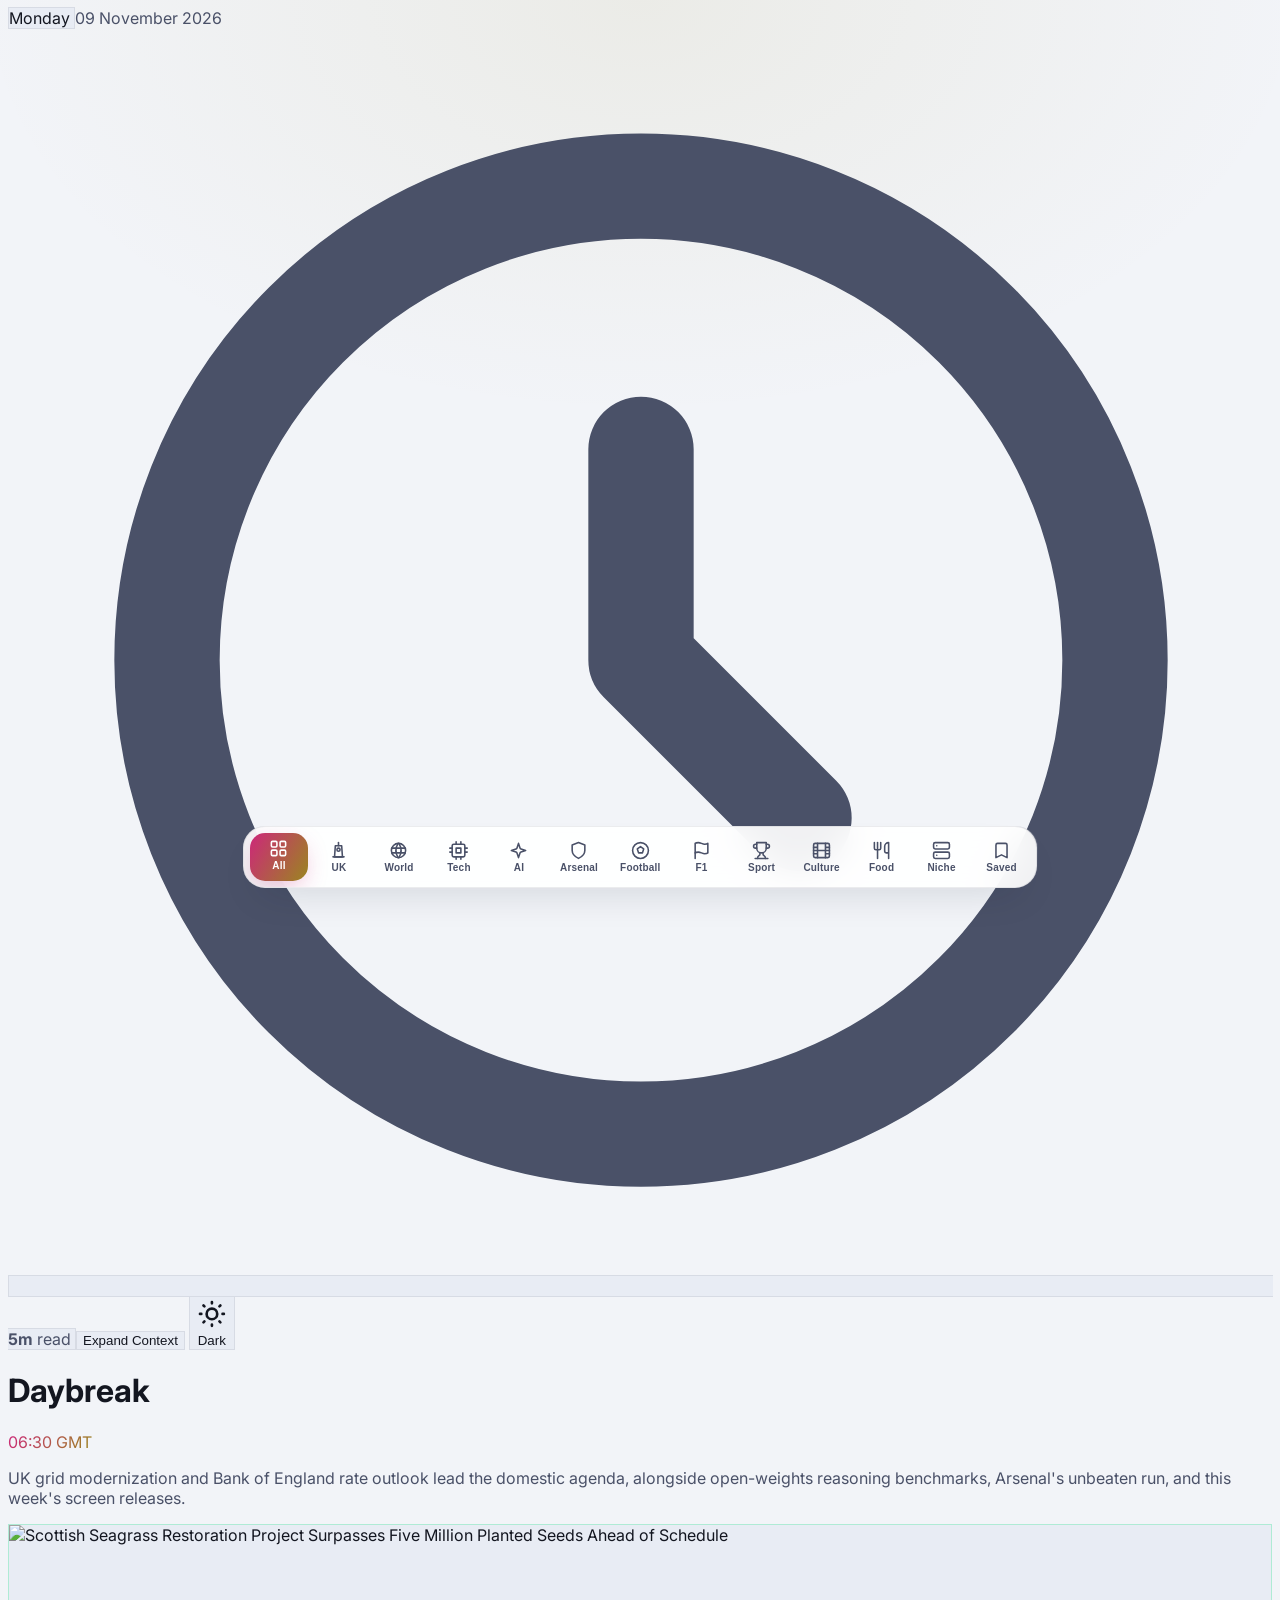
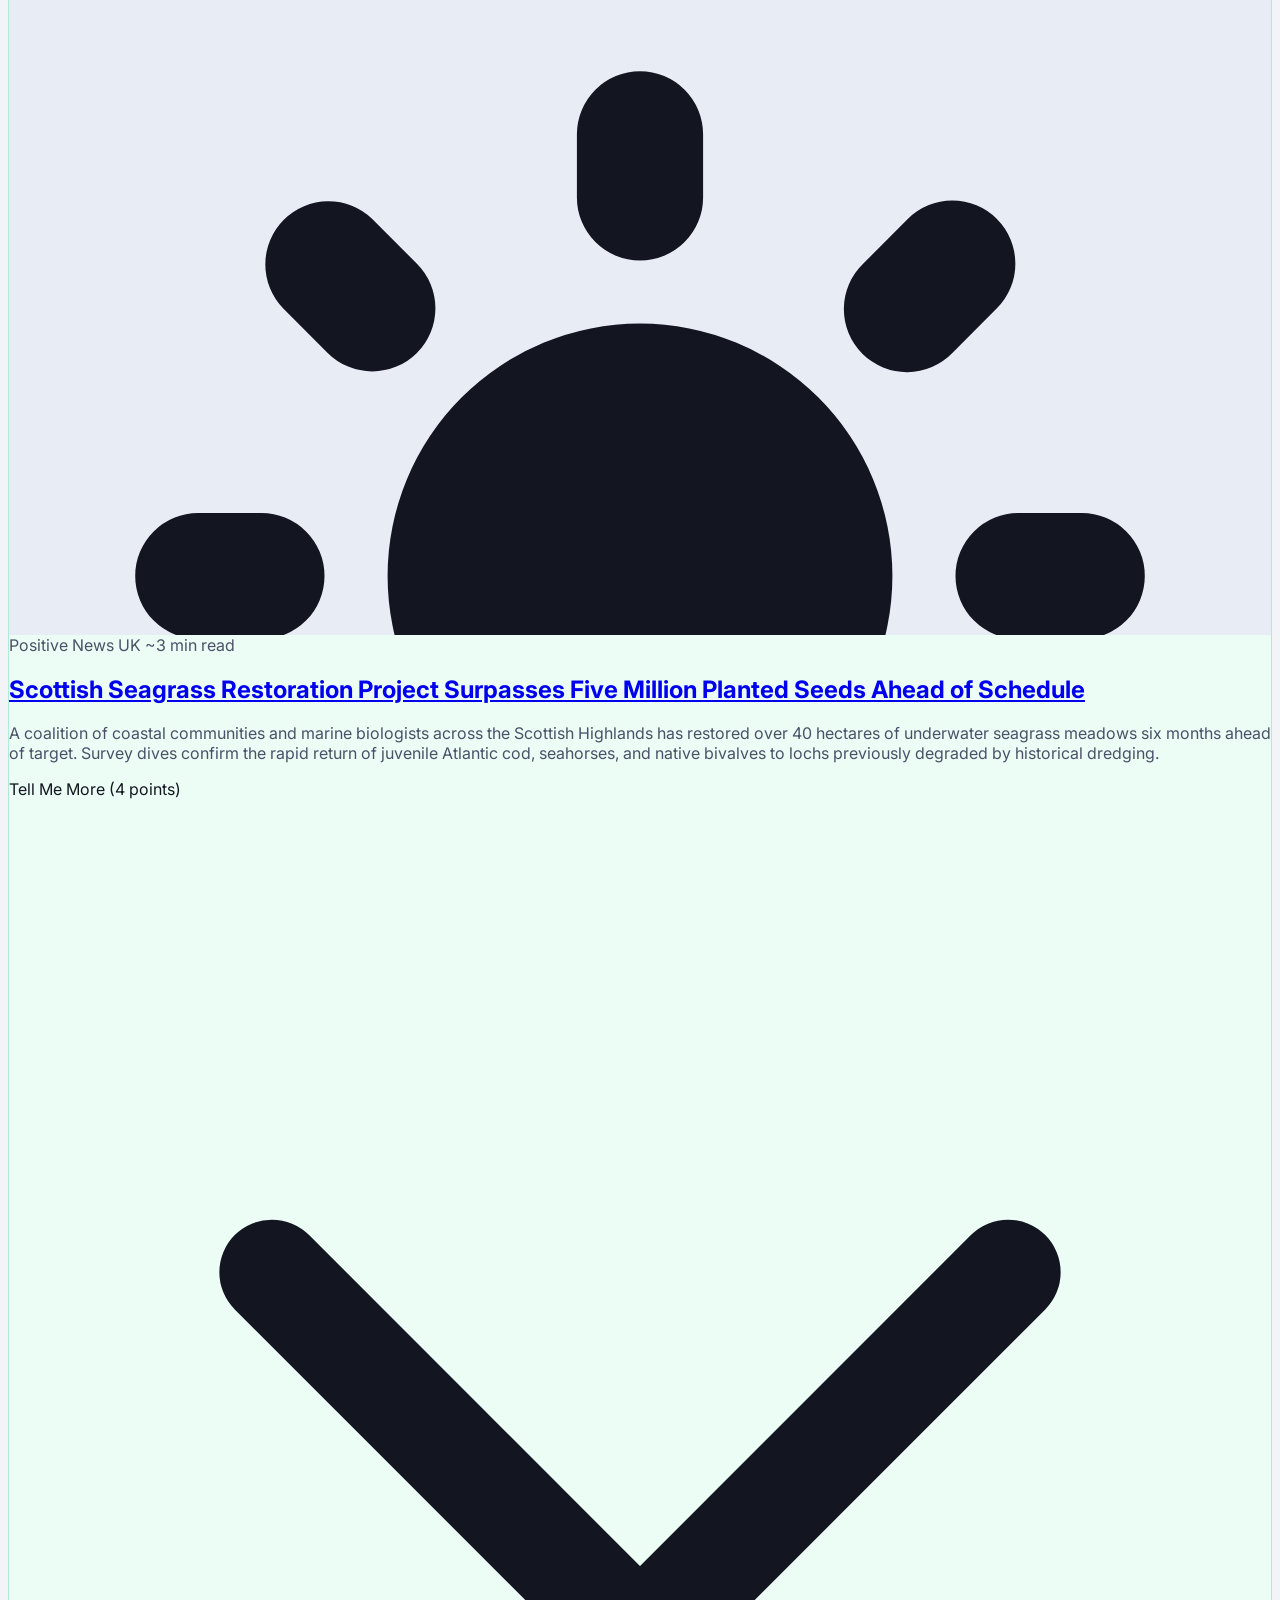
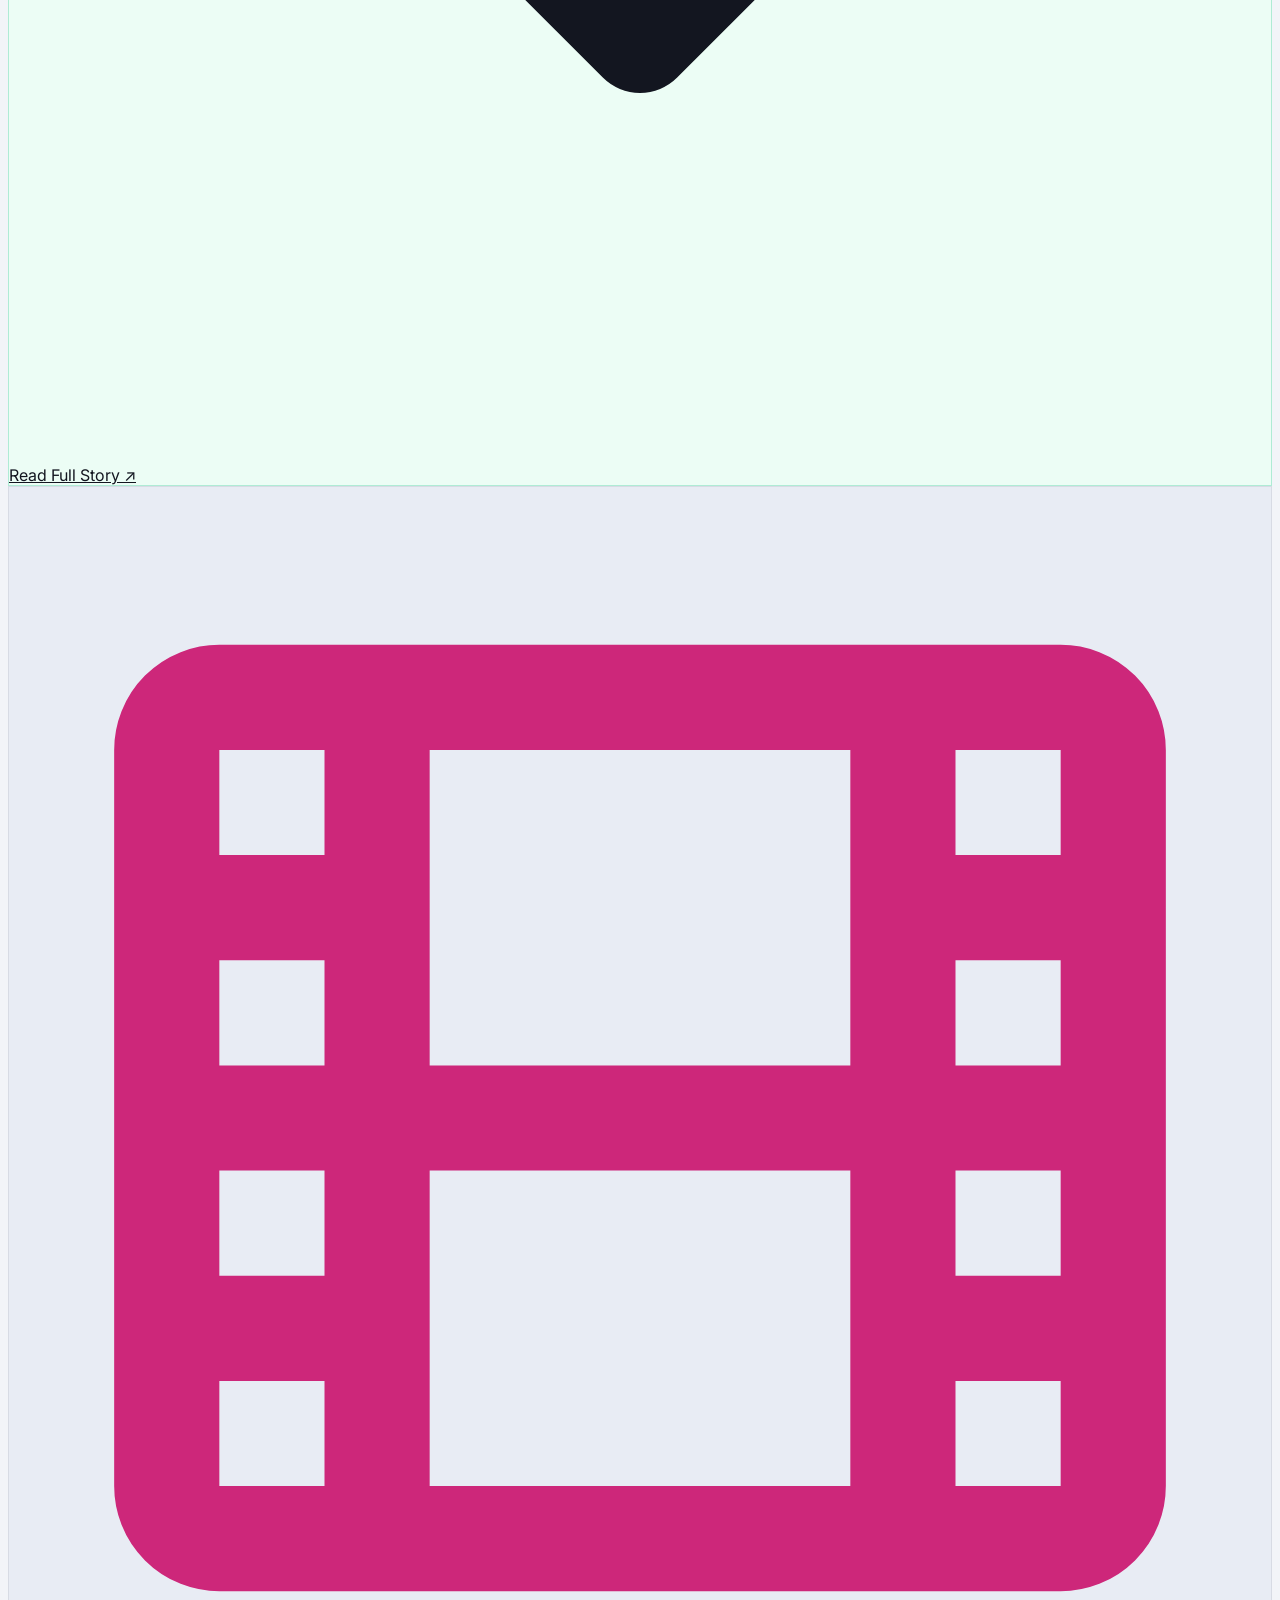
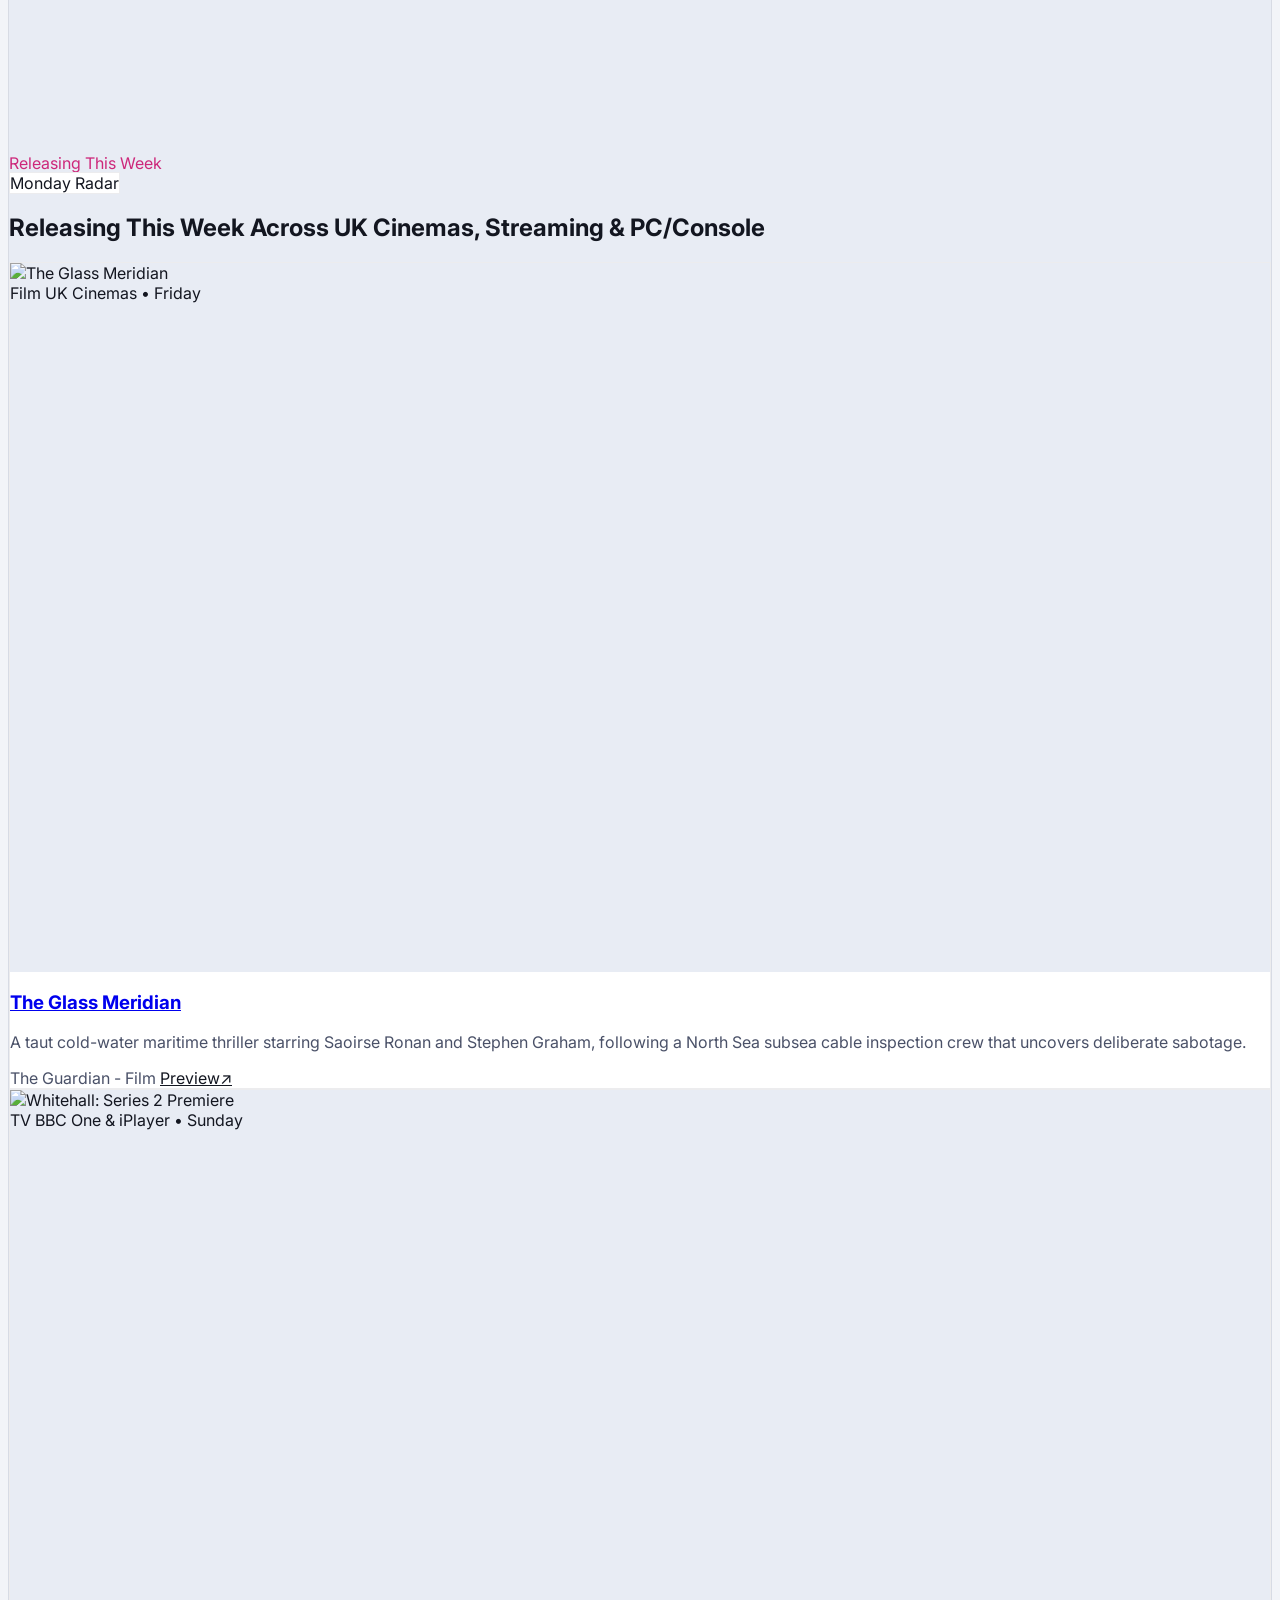
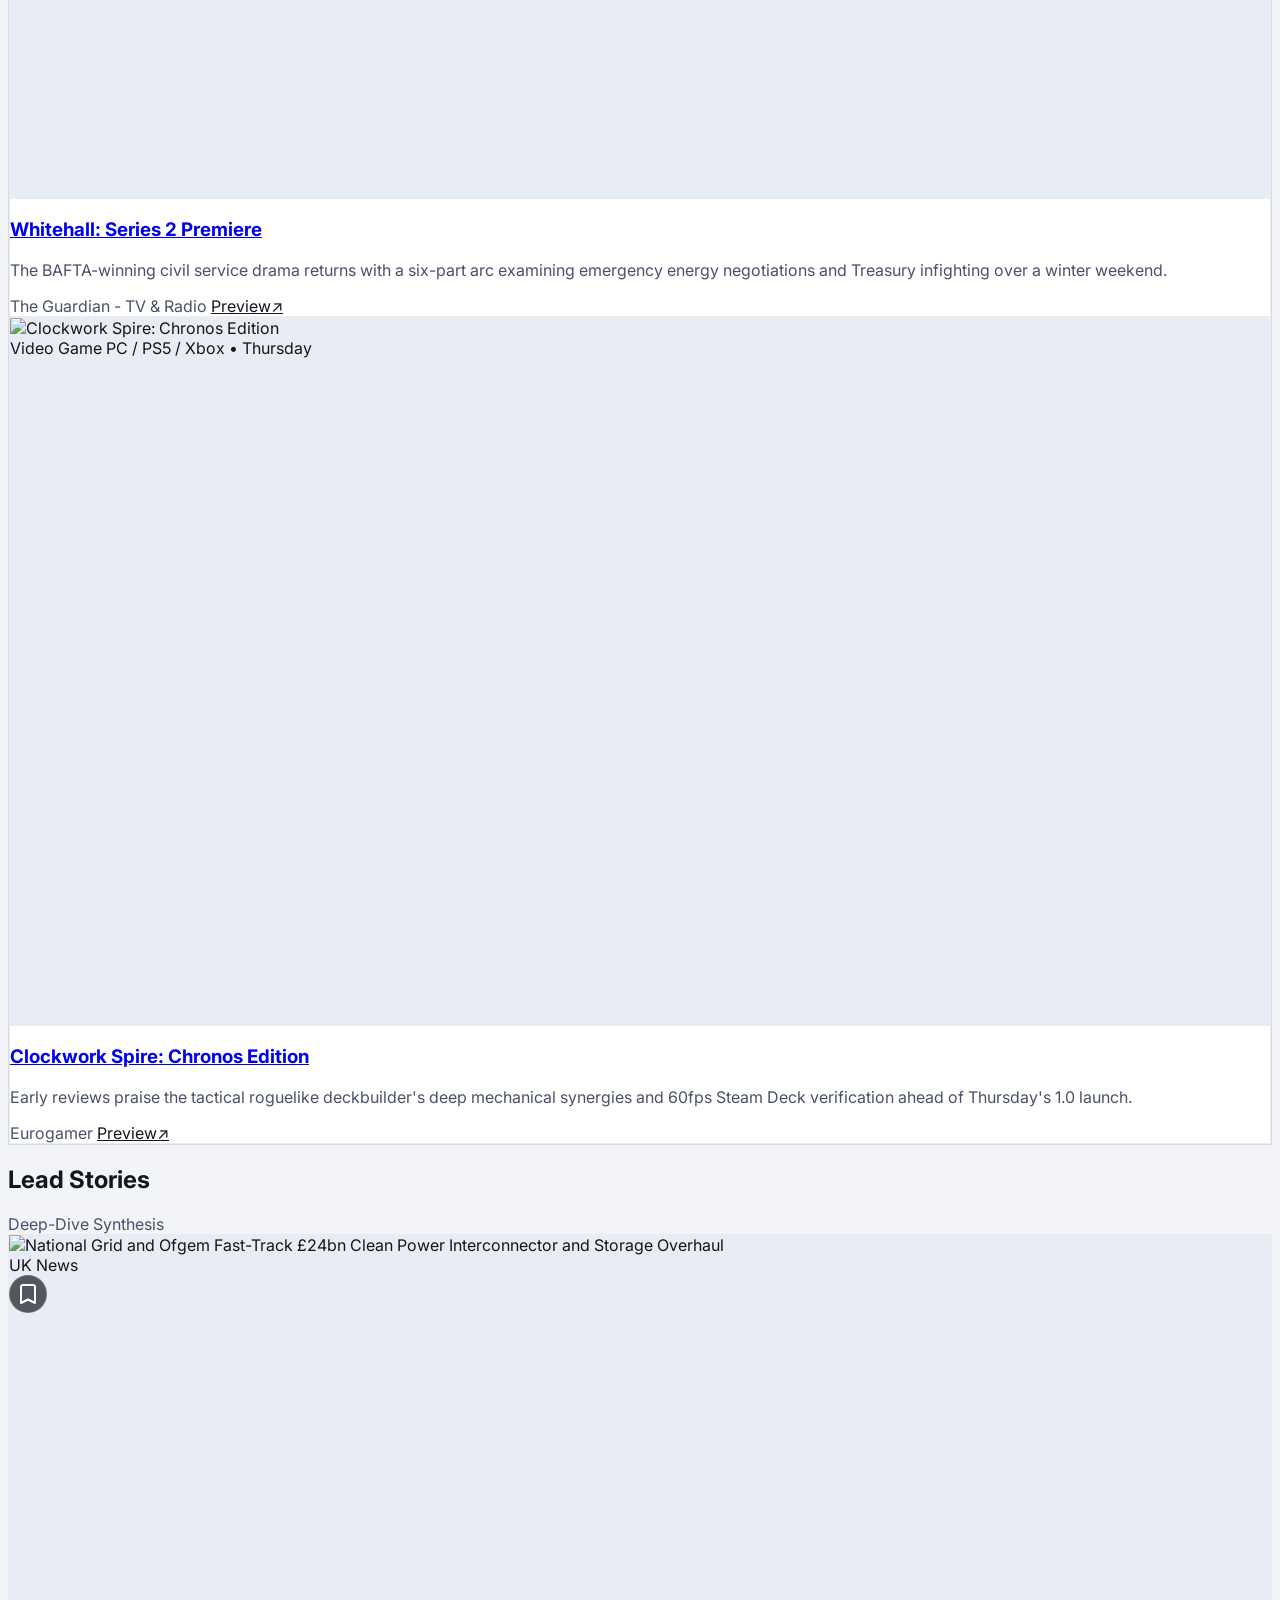
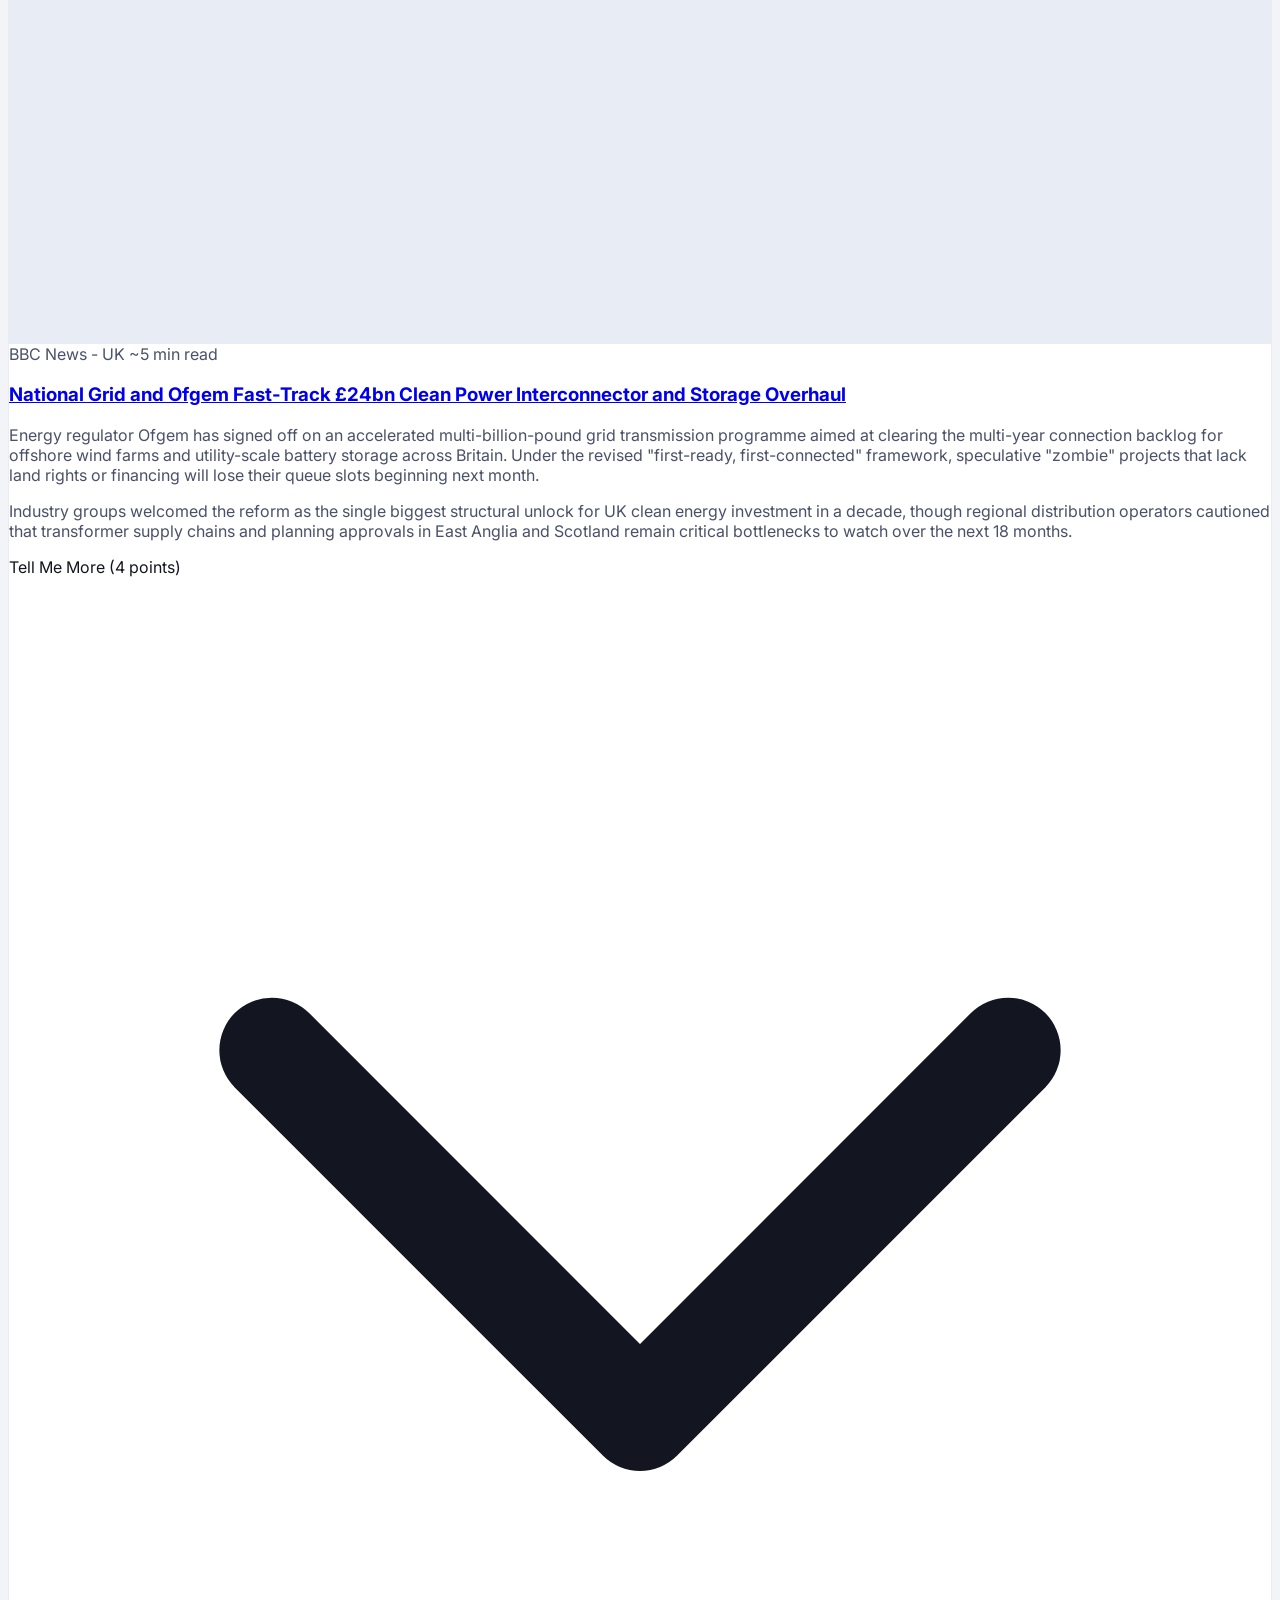
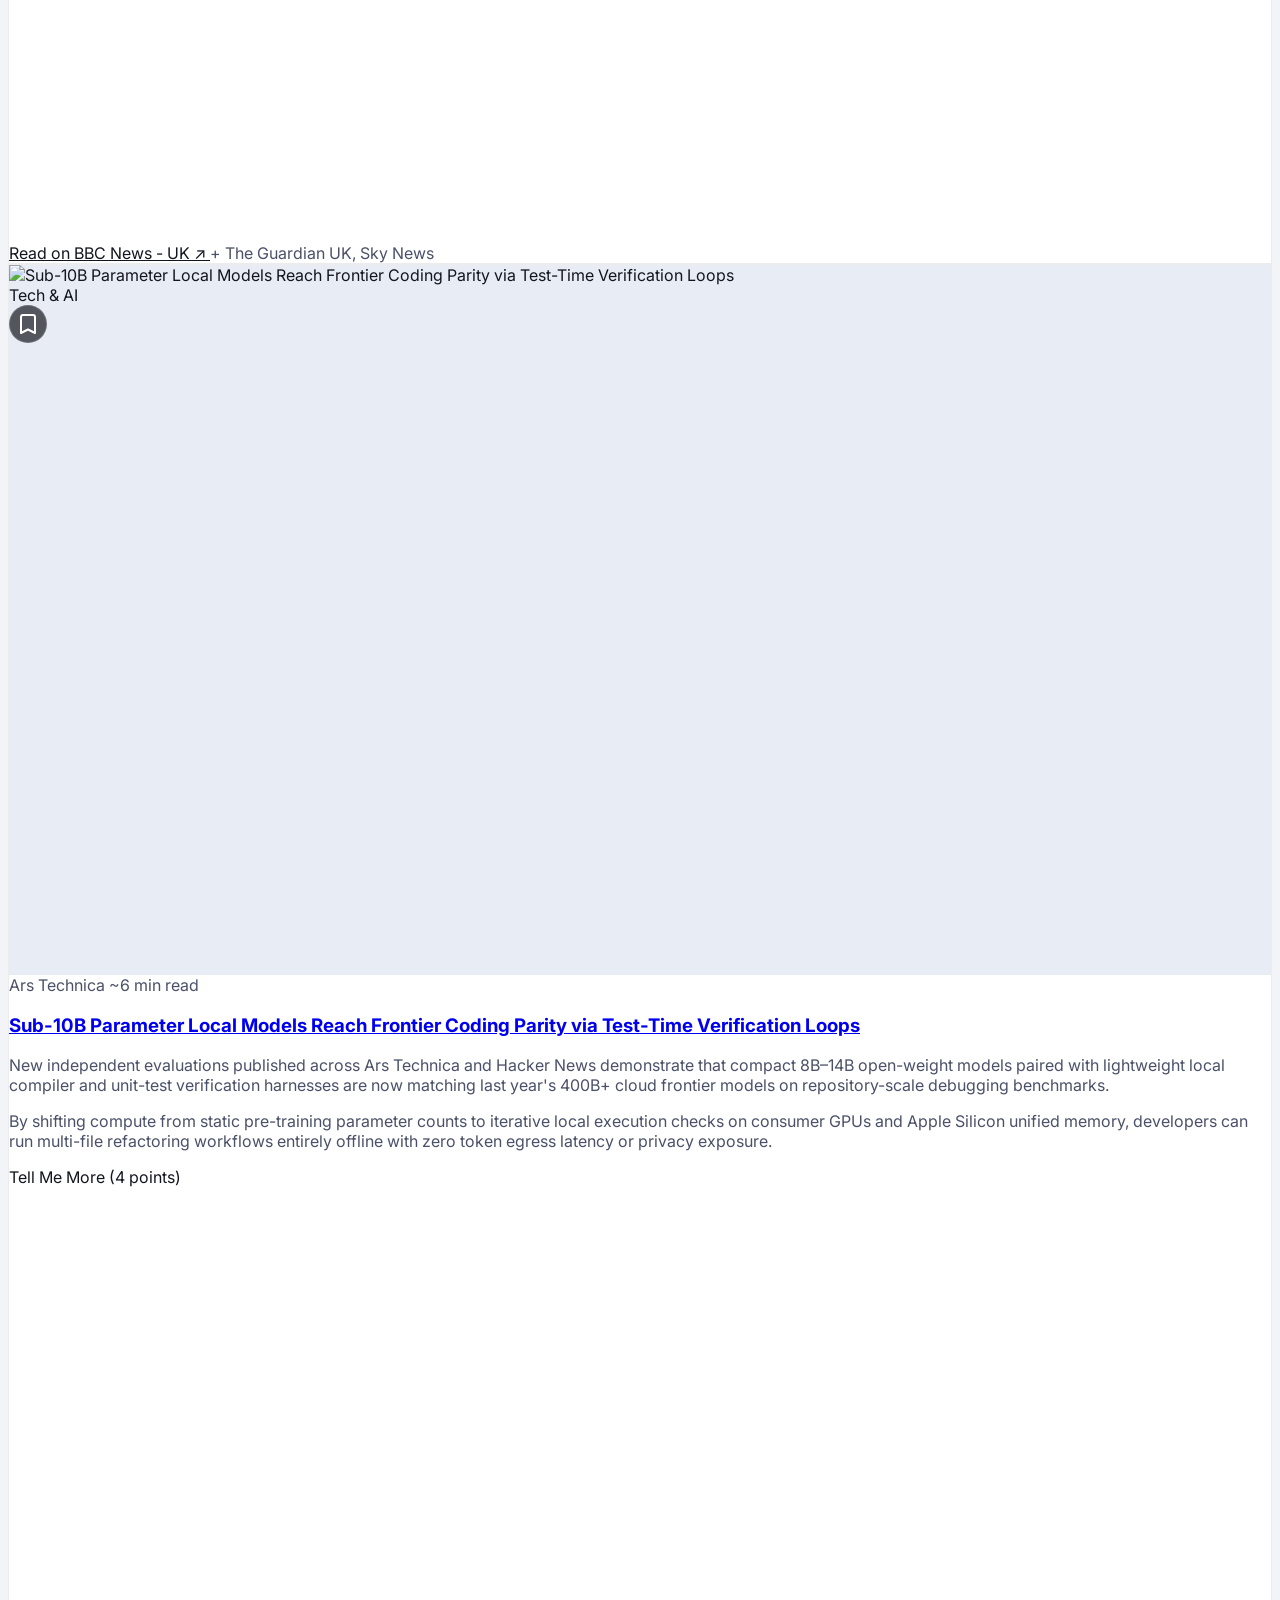
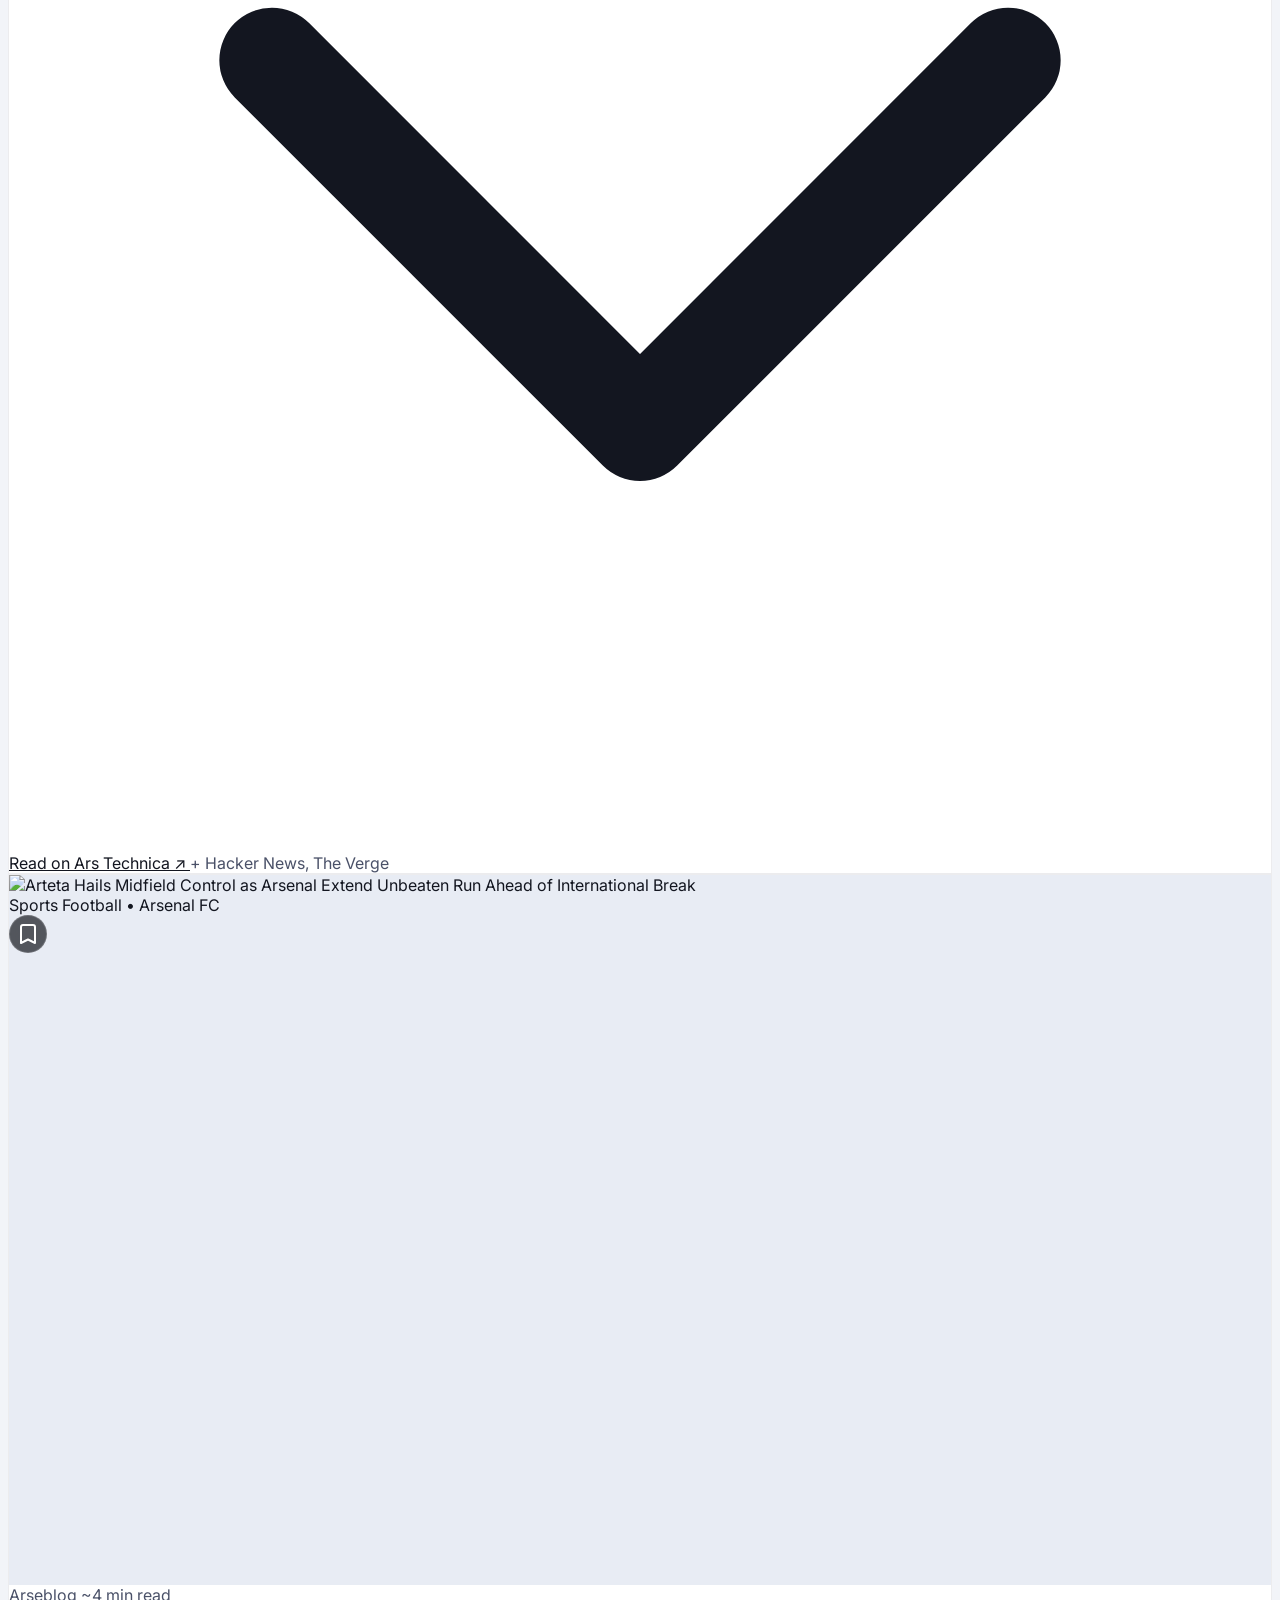
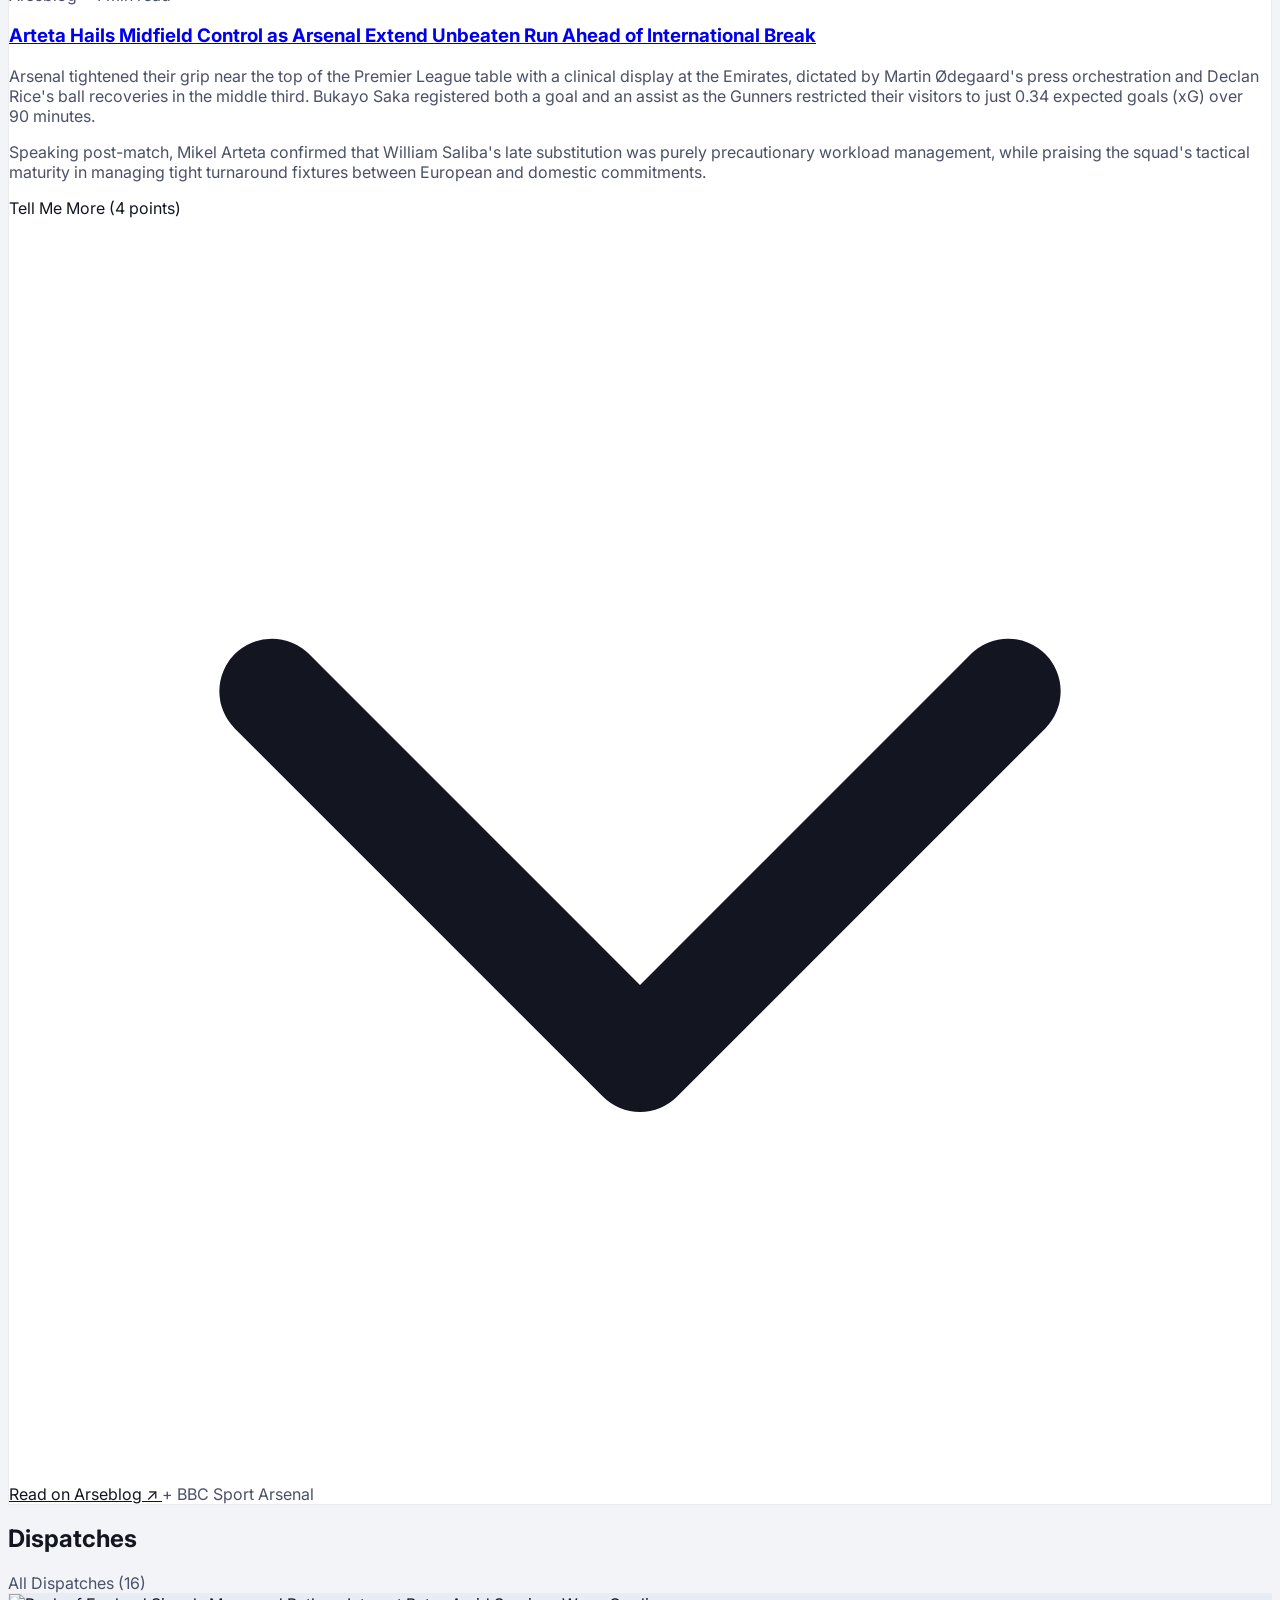
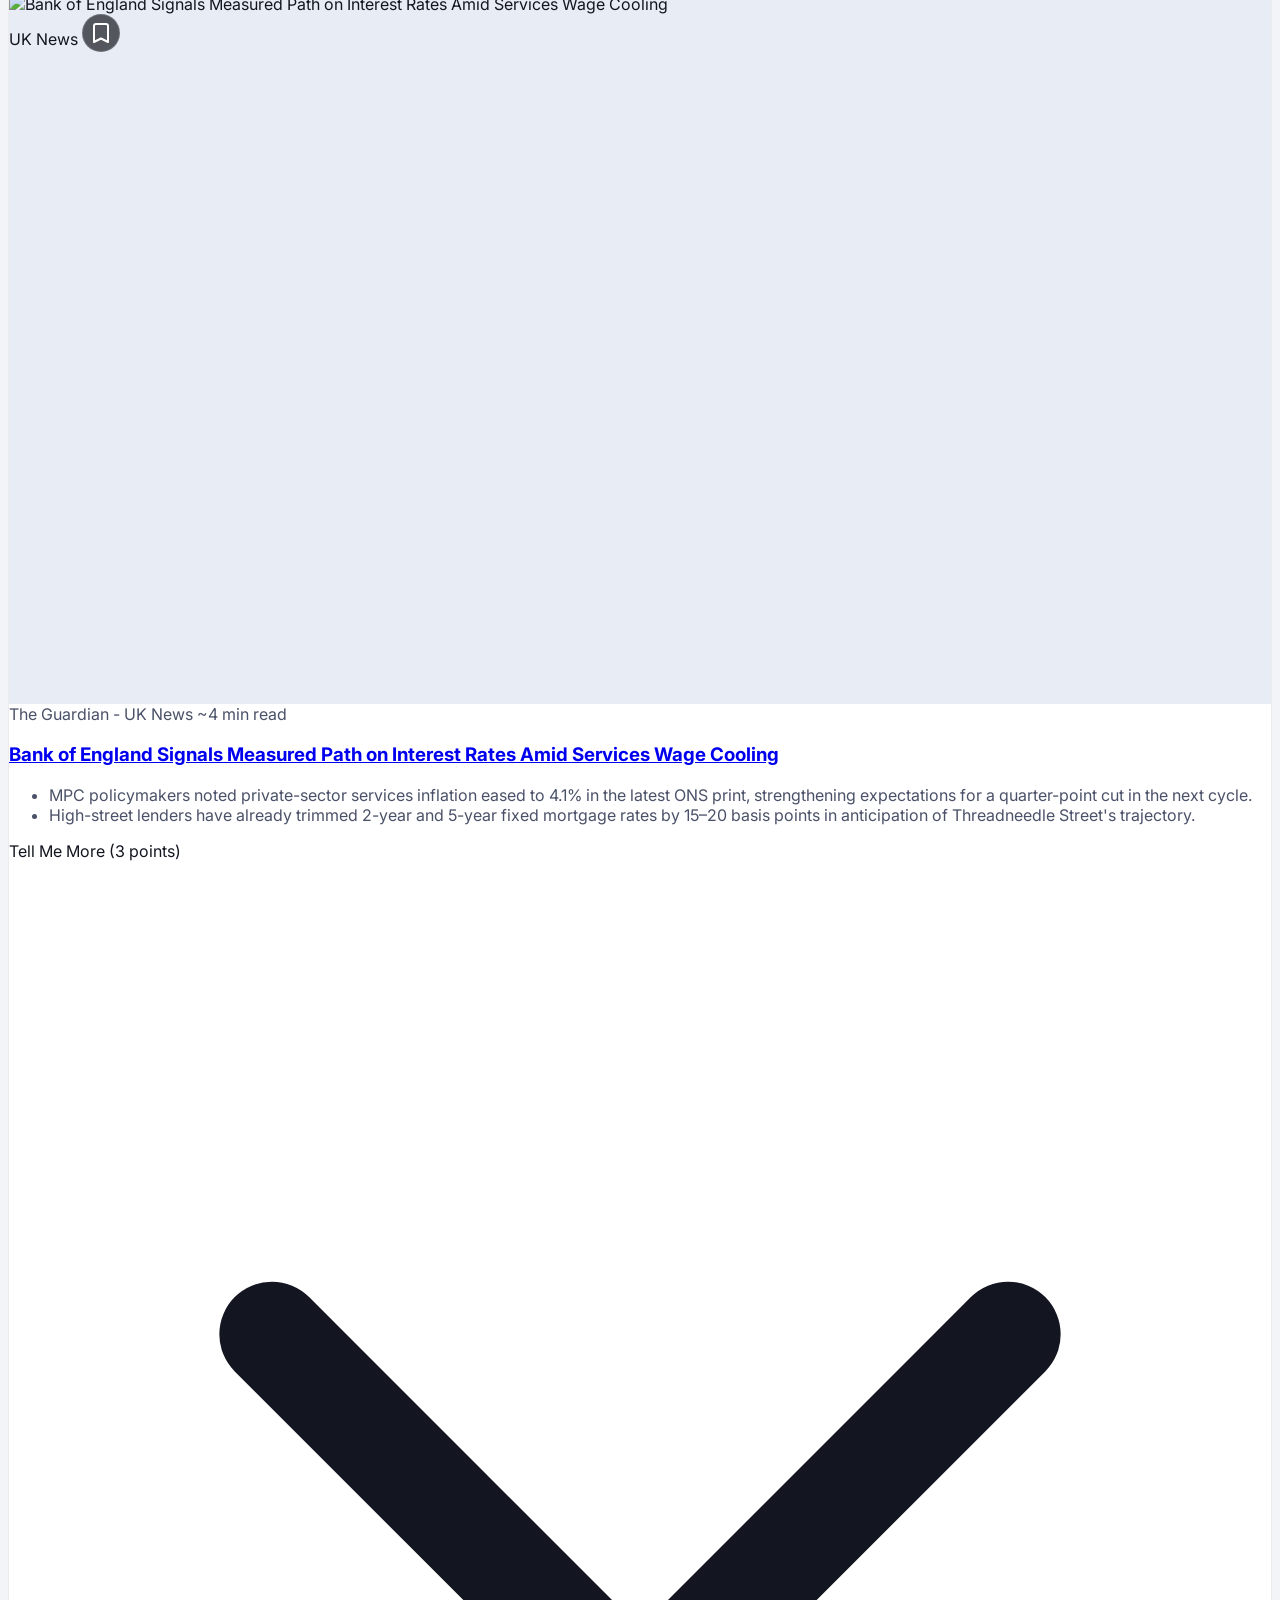
==== commit f148692d: "Fix bottom nav filtering and split categories into UK (5), World (5), Tech (3), AI (3), Arsenal (3)," ====
--- a/index.html
+++ b/index.html
@@ -37,7 +37,14 @@
     };
   </script>
 
-  <!-- External Stylesheet -->
+  <!-- External Stylesheet & PWA Manifest -->
+  <link rel="icon" type="image/svg+xml" href="icon.svg" />
+  <link rel="apple-touch-icon" href="icon.svg" />
+  <link rel="manifest" href="manifest.json" />
+  <meta name="mobile-web-app-capable" content="yes" />
+  <meta name="apple-mobile-web-app-capable" content="yes" />
+  <meta name="apple-mobile-web-app-status-bar-style" content="black-translucent" />
+  <meta name="apple-mobile-web-app-title" content="Daybreak" />
   <link rel="stylesheet" href="styles.css" />
 </head>
 <body class="min-h-screen antialiased selection:bg-pink-500/20">
@@ -1676,7 +1683,7 @@
         <span class="c09-bnav__label">World</span>
       </button>
 
-      <button type="button" class="c09-bnav__btn" data-filter="tech_ai" aria-pressed="false">
+      <button type="button" class="c09-bnav__btn" data-filter="tech" aria-pressed="false">
         <svg viewBox="0 0 24 24" fill="none" stroke="currentColor" stroke-width="2" stroke-linecap="round" stroke-linejoin="round" aria-hidden="true">
           <rect x="4" y="4" width="16" height="16" rx="2" />
           <rect x="9" y="9" width="6" height="6" />
@@ -1685,7 +1692,37 @@
         <span class="c09-bnav__label">Tech</span>
       </button>
 
-      <button type="button" class="c09-bnav__btn" data-filter="sports" aria-pressed="false">
+      <button type="button" class="c09-bnav__btn" data-filter="ai" aria-pressed="false">
+        <svg viewBox="0 0 24 24" fill="none" stroke="currentColor" stroke-width="2" stroke-linecap="round" stroke-linejoin="round" aria-hidden="true">
+          <path d="M12 3l1.9 5.8a2 2 0 001.3 1.3L21 12l-5.8 1.9a2 2 0 00-1.3 1.3L12 21l-1.9-5.8a2 2 0 00-1.3-1.3L3 12l5.8-1.9a2 2 0 001.3-1.3L12 3z" />
+        </svg>
+        <span class="c09-bnav__label">AI</span>
+      </button>
+
+      <button type="button" class="c09-bnav__btn" data-filter="arsenal" aria-pressed="false">
+        <svg viewBox="0 0 24 24" fill="none" stroke="currentColor" stroke-width="2" stroke-linecap="round" stroke-linejoin="round" aria-hidden="true">
+          <path d="M12 22s8-4 8-10V5l-8-3-8 3v7c0 6 8 10 8 10z" />
+        </svg>
+        <span class="c09-bnav__label">Arsenal</span>
+      </button>
+
+      <button type="button" class="c09-bnav__btn" data-filter="football" aria-pressed="false">
+        <svg viewBox="0 0 24 24" fill="none" stroke="currentColor" stroke-width="2" stroke-linecap="round" stroke-linejoin="round" aria-hidden="true">
+          <circle cx="12" cy="12" r="10" />
+          <polygon points="12 7 16 10 14.5 15 9.5 15 8 10 12 7" />
+        </svg>
+        <span class="c09-bnav__label">Football</span>
+      </button>
+
+      <button type="button" class="c09-bnav__btn" data-filter="f1" aria-pressed="false">
+        <svg viewBox="0 0 24 24" fill="none" stroke="currentColor" stroke-width="2" stroke-linecap="round" stroke-linejoin="round" aria-hidden="true">
+          <path d="M4 15s1-1 4-1 5 2 8 2 4-1 4-1V3s-1 1-4 1-5-2-8-2-4 1-4 1z" />
+          <line x1="4" y1="22" x2="4" y2="15" />
+        </svg>
+        <span class="c09-bnav__label">F1</span>
+      </button>
+
+      <button type="button" class="c09-bnav__btn" data-filter="sport" aria-pressed="false">
         <svg viewBox="0 0 24 24" fill="none" stroke="currentColor" stroke-width="2" stroke-linecap="round" stroke-linejoin="round" aria-hidden="true">
           <path d="M6 9H4.5a2.5 2.5 0 010-5H6" />
           <path d="M18 9h1.5a2.5 2.5 0 000-5H18" />
@@ -1694,7 +1731,7 @@
           <path d="M14 14.66V17c0 .55.47.98.97 1.21C16.15 18.75 17 20.24 17 22" />
           <path d="M18 2H6v7a6 6 0 0012 0V2z" />
         </svg>
-        <span class="c09-bnav__label">Sports</span>
+        <span class="c09-bnav__label">Sport</span>
       </button>
 
       <button type="button" class="c09-bnav__btn" data-filter="entertainment" aria-pressed="false">
--- a/styles.css
+++ b/styles.css
@@ -137,6 +137,11 @@
 
 *, *::before, *::after {
   box-sizing: border-box;
+}
+
+/* Ensure [hidden] attribute always overrides Tailwind .flex / .grid / .inline-flex */
+[hidden] {
+  display: none !important;
 }
 
 body {
